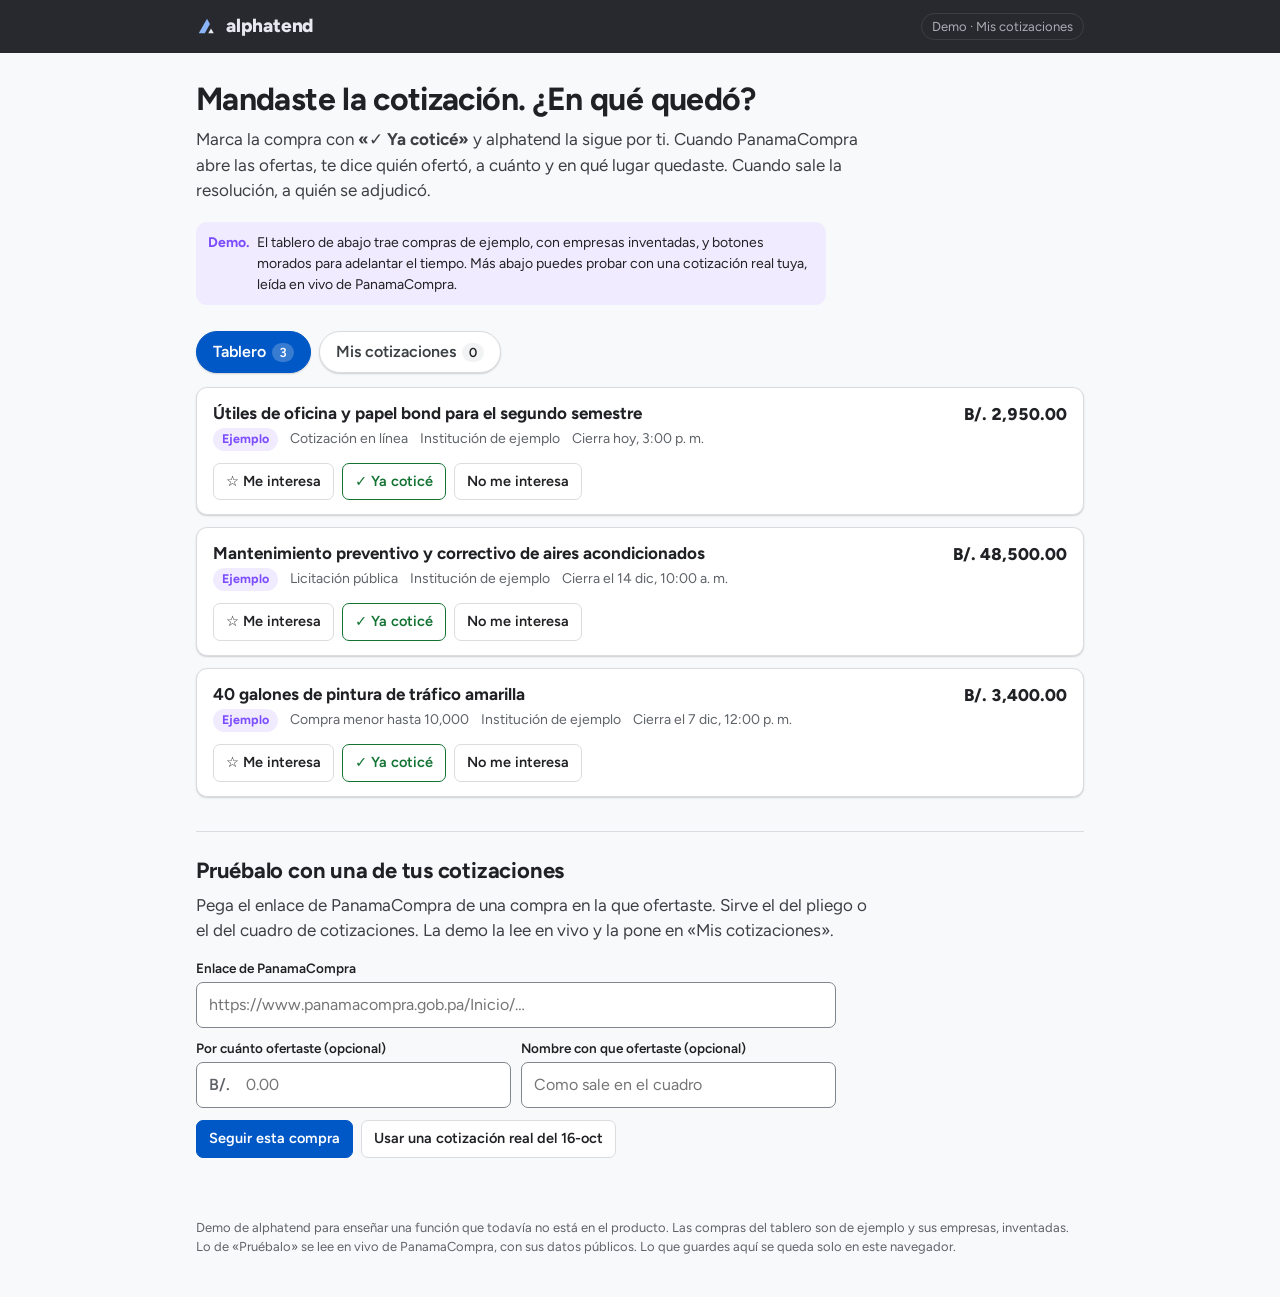
==== index.html @ 1c550831 "Demo de «Ya coticé» y «Mis cotizaciones» para enseñarla a clientes Co-Authored-By: Claude Opus 5.5 <" ====
<!doctype html>
<html lang="es-PA">
<head>
<meta charset="utf-8">
<meta name="viewport" content="width=device-width, initial-scale=1">
<meta name="robots" content="noindex, nofollow">
<title>Mis cotizaciones · alphatend</title>
<meta name="description" content="Demo de «Ya coticé»: alphatend sigue la cotización que mandaste y te dice quién ofertó, a cuánto y en qué lugar quedaste.">
<link rel="preconnect" href="https://fonts.googleapis.com">
<link rel="preconnect" href="https://fonts.gstatic.com" crossorigin>
<link href="https://fonts.googleapis.com/css2?family=Figtree:wght@400..800&display=swap" rel="stylesheet">
<style>
/* Los colores, la letra y los radios son los de alphatend.com (src/styles/global.css). */
:root {
  --paper: #f8f9fa; --surface: #fff; --panel: #f1f3f4; --ink: #202124; --body: #3c4043; --muted: #5f6368; --line: #dadce0;
  --barra: #27292e; --barra-tinta: #e7e9f1; --barra-muted: #abaeb6;
  --accent: #0058c6; --accent-suave: #e8f0fe; --sobre-accent: #fff;
  --urgent: #c5221f; --aviso: #a35200; --aviso-suave: #fef7e0; --exito: #137333; --exito-suave: #e6f4ea;
  --demo: #7c4dff; --demo-suave: #f1ebff;
  --shadow-sm: 0 1px 2px rgba(60,64,67,.15), 0 1px 1px rgba(60,64,67,.08);
  --shadow-lg: 0 8px 24px rgba(60,64,67,.18), 0 2px 6px rgba(60,64,67,.12);
  --r-sm: 7px; --r-md: 11px; --r-pill: 999px;
  color-scheme: light;
}
@media (prefers-color-scheme: dark) {
  :root {
    --paper: #27292e; --surface: #303237; --panel: #393b42; --ink: #e7e9f1; --body: #cdd0d8; --muted: #abaeb6; --line: #4a4d55;
    --barra: #202124; --accent: #8ab4f8; --accent-suave: #2f3b52; --sobre-accent: #202124;
    --urgent: #f28b82; --aviso: #fdd663; --aviso-suave: #3f3a24; --exito: #81c995; --exito-suave: #24382b;
    --demo: #b39dff; --demo-suave: #352f4a;
    --shadow-sm: 0 1px 2px rgba(0,0,0,.3); --shadow-lg: 0 16px 48px rgba(0,0,0,.45);
    color-scheme: dark;
  }
}
* { box-sizing: border-box; }
html { -webkit-text-size-adjust: 100%; }
body { margin: 0; background: var(--paper); color: var(--body); font: 400 16px/1.5 'Figtree', system-ui, -apple-system, 'Segoe UI', sans-serif; }
button, input { font: inherit; color: inherit; }
.tab-n, .num { font-variant-numeric: tabular-nums; }
.barra { background: var(--barra); color: var(--barra-tinta); }
.barra__in { max-width: 920px; margin: 0 auto; padding: 12px 16px; display: flex; align-items: center; gap: 12px; }
.marca { font-weight: 800; letter-spacing: -.01em; font-size: 19px; display: flex; align-items: center; gap: 8px; }
.marca svg { width: 22px; height: 22px; }
.barra__demo { margin-left: auto; font-size: 13px; color: var(--barra-muted); border: 1px solid #3c3f45; border-radius: var(--r-pill); padding: 3px 10px; }
main { max-width: 920px; margin: 0 auto; padding: 22px 16px 60px; }
h1 { color: var(--ink); font-size: clamp(24px, 5vw, 32px); line-height: 1.15; letter-spacing: -.02em; margin: 6px 0 10px; }
.lead { font-size: 17px; margin: 0 0 6px; max-width: 62ch; }
.nota-demo { display: inline-flex; gap: 8px; align-items: flex-start; background: var(--demo-suave); color: var(--ink); border-radius: var(--r-md); padding: 10px 12px; font-size: 14px; margin: 12px 0 4px; max-width: 70ch; }
.nota-demo b { color: var(--demo); }
.pestanas { display: flex; gap: 8px; margin: 22px 0 14px; flex-wrap: wrap; }
.pestana { border: 1px solid var(--line); background: var(--surface); border-radius: var(--r-pill); padding: 8px 16px; cursor: pointer; font-weight: 600; box-shadow: var(--shadow-sm); }
.pestana[aria-selected="true"] { background: var(--accent); border-color: var(--accent); color: var(--sobre-accent); }
.pestana .cuenta { display: inline-block; min-width: 22px; padding: 0 6px; margin-left: 6px; border-radius: var(--r-pill); background: var(--panel); color: var(--ink); font-size: 13px; text-align: center; }
.pestana[aria-selected="true"] .cuenta { background: rgba(255,255,255,.22); color: inherit; }
.panel { display: none; }
.panel.activo { display: block; }
.fila, .tarjeta { background: var(--surface); border: 1px solid var(--line); border-radius: var(--r-md); box-shadow: var(--shadow-sm); padding: 14px 16px; margin-bottom: 12px; }
.fila__top { display: flex; gap: 10px; align-items: flex-start; justify-content: space-between; }
.fila h3, .tarjeta h3 { color: var(--ink); font-size: 17px; line-height: 1.3; margin: 0 0 4px; }
.meta { font-size: 14px; color: var(--muted); display: flex; flex-wrap: wrap; gap: 4px 12px; }
.chip { display: inline-flex; align-items: center; gap: 5px; font-size: 12.5px; font-weight: 700; padding: 2px 9px; border-radius: var(--r-pill); background: var(--panel); color: var(--ink); white-space: nowrap; }
.chip--ejemplo { background: var(--demo-suave); color: var(--demo); }
.chip--espera { background: var(--aviso-suave); color: var(--aviso); }
.chip--cerro { background: var(--accent-suave); color: var(--accent); }
.chip--adj { background: var(--exito-suave); color: var(--exito); }
.chip--vivo { background: var(--exito-suave); color: var(--exito); }
.monto { font-weight: 800; color: var(--ink); font-size: 17px; white-space: nowrap; }
.acciones { display: flex; flex-wrap: wrap; gap: 8px; margin-top: 12px; }
.btn { border: 1px solid var(--line); background: var(--surface); color: var(--ink); border-radius: var(--r-sm); padding: 7px 12px; font-size: 14.5px; font-weight: 600; cursor: pointer; }
.btn:hover { background: var(--panel); }
.btn--ya { border-color: var(--exito); color: var(--exito); }
.btn--prim { background: var(--accent); border-color: var(--accent); color: var(--sobre-accent); }
.btn--prim:hover { filter: brightness(1.06); background: var(--accent); }
.btn--demo { border: 1px dashed var(--demo); color: var(--demo); background: transparent; }
.btn--demo:hover { background: var(--demo-suave); }
.btn[aria-pressed="true"] { background: var(--accent-suave); border-color: var(--accent); color: var(--accent); }
.vacio { text-align: center; padding: 34px 16px; color: var(--muted); border: 1px dashed var(--line); border-radius: var(--r-md); }
.estado { margin: 10px 0 0; font-size: 15px; }
.estado b { color: var(--ink); }
.resumen { display: grid; grid-template-columns: repeat(auto-fit, minmax(150px, 1fr)); gap: 8px; margin: 12px 0 4px; }
.resumen div { background: var(--panel); border-radius: var(--r-sm); padding: 8px 10px; }
.resumen span { display: block; font-size: 12.5px; color: var(--muted); }
.resumen strong { color: var(--ink); font-size: 18px; }
.tabla { width: 100%; border-collapse: collapse; margin-top: 10px; font-size: 14.5px; }
.tabla th { text-align: left; font-size: 12.5px; color: var(--muted); font-weight: 600; padding: 6px 8px; border-bottom: 1px solid var(--line); }
.tabla td { padding: 8px; border-bottom: 1px solid var(--line); vertical-align: top; }
.tabla td.num, .tabla th.num { text-align: right; white-space: nowrap; }
.tabla tr.tuya td { background: var(--accent-suave); font-weight: 700; color: var(--ink); }
.tabla .pos { color: var(--muted); width: 2.2em; }
.tabla-env { overflow-x: auto; }
.etq-movil { display: none; }
@media (max-width: 560px) { .tabla th:last-child, .tabla td:last-child { display: none; } .etq-movil { display: inline-block; margin-top: 3px; } .tabla td { padding: 7px 6px; } }
.etq { font-size: 12px; font-weight: 700; padding: 1px 7px; border-radius: var(--r-pill); white-space: nowrap; }
.etq--rec { background: var(--exito-suave); color: var(--exito); }
.etq--desc { background: var(--panel); color: var(--urgent); }
.aviso-cm { background: var(--panel); border-radius: var(--r-sm); padding: 10px 12px; margin-top: 10px; font-size: 14.5px; }
.pie-tarjeta { margin-top: 10px; font-size: 13px; color: var(--muted); }
.adj { margin-top: 12px; padding: 10px 12px; border-left: 4px solid var(--exito); background: var(--exito-suave); border-radius: 0 var(--r-sm) var(--r-sm) 0; color: var(--ink); }
dialog { border: none; border-radius: var(--r-md); padding: 0; box-shadow: var(--shadow-lg); background: var(--surface); color: var(--body); width: min(420px, calc(100vw - 32px)); }
dialog::backdrop { background: rgba(32,33,36,.45); }
.dlg { padding: 18px; }
.dlg h2 { margin: 0 0 4px; color: var(--ink); font-size: 19px; }
.dlg p { margin: 0 0 12px; font-size: 14.5px; color: var(--muted); }
.campo { display: flex; align-items: center; border: 1px solid #80868b; border-radius: var(--r-sm); background: var(--surface); }
.campo span { padding: 0 4px 0 12px; color: var(--muted); font-weight: 600; }
.campo input { border: 0; outline: 0; padding: 10px 12px 10px 4px; width: 100%; background: transparent; font-variant-numeric: tabular-nums; }
.campo:focus-within { border-color: var(--accent); box-shadow: 0 0 0 2px var(--accent-suave); }
.dlg__acc { display: flex; justify-content: flex-end; gap: 8px; margin-top: 16px; }
.toast { position: fixed; left: 50%; bottom: 20px; transform: translateX(-50%) translateY(20px); opacity: 0; transition: .25s; background: var(--ink); color: var(--paper); padding: 10px 16px; border-radius: var(--r-sm); font-size: 14.5px; box-shadow: var(--shadow-lg); width: max-content; max-width: calc(100vw - 32px); z-index: 10; }
.toast.ver { opacity: 1; transform: translateX(-50%) translateY(0); }
.correo { border: 1px solid var(--line); border-radius: var(--r-md); background: var(--surface); margin-top: 12px; overflow: hidden; }
.correo__cab { background: var(--panel); padding: 10px 14px; font-size: 13.5px; }
.correo__cab b { color: var(--ink); }
.correo__cuerpo { padding: 14px; font-size: 15px; }
.correo__cuerpo p { margin: 0 0 10px; }
.real { margin-top: 34px; padding-top: 22px; border-top: 1px solid var(--line); }
.real h2 { color: var(--ink); margin: 0 0 6px; font-size: 22px; letter-spacing: -.01em; }
.form-real { display: grid; gap: 10px; margin-top: 14px; max-width: 640px; }
.form-real label { font-size: 13.5px; font-weight: 600; color: var(--ink); display: block; margin-bottom: 4px; }
.form-real .campo input { padding-left: 12px; }
.dos { display: grid; grid-template-columns: 1fr 1fr; gap: 10px; }
@media (max-width: 560px) { .dos { grid-template-columns: 1fr; } .fila__top { flex-direction: column; gap: 4px; } .tabla .ocultar-movil { display: none; } }
.error { color: var(--urgent); font-size: 14.5px; margin: 6px 0 0; }
footer { max-width: 920px; margin: 0 auto; padding: 0 16px 40px; font-size: 13px; color: var(--muted); }
</style>
</head>
<body>
<header class="barra"><div class="barra__in">
  <span class="marca"><svg viewBox="0 0 24 24" aria-hidden="true"><path fill="#8ab4f8" d="M3 20 12 4l3.2 5.7L9.6 20z"/><path fill="#e7e9f1" d="M13.4 20 16.4 14.6 19.4 20z"/></svg>alphatend</span>
  <span class="barra__demo">Demo · Mis cotizaciones</span>
</div></header>

<main>
  <h1>Mandaste la cotización. ¿En qué quedó?</h1>
  <p class="lead">Marca la compra con <b>«✓ Ya coticé»</b> y alphatend la sigue por ti. Cuando PanamaCompra abre las ofertas, te dice quién ofertó, a cuánto y en qué lugar quedaste. Cuando sale la resolución, a quién se adjudicó.</p>
  <p class="nota-demo"><b>Demo.</b> <span>El tablero de abajo trae compras de ejemplo, con empresas inventadas, y botones morados para adelantar el tiempo. Más abajo puedes probar con una cotización real tuya, leída en vivo de PanamaCompra.</span></p>

  <div class="pestanas" role="tablist">
    <button class="pestana" role="tab" aria-selected="true" data-tab="tablero">Tablero<span class="cuenta tab-n" id="n-tablero">3</span></button>
    <button class="pestana" role="tab" aria-selected="false" data-tab="mias">Mis cotizaciones<span class="cuenta tab-n" id="n-mias">0</span></button>
  </div>

  <section class="panel activo" id="p-tablero" role="tabpanel"></section>
  <section class="panel" id="p-mias" role="tabpanel"></section>

  <section class="real" id="real">
    <h2>Pruébalo con una de tus cotizaciones</h2>
    <p class="lead">Pega el enlace de PanamaCompra de una compra en la que ofertaste. Sirve el del pliego o el del cuadro de cotizaciones. La demo la lee en vivo y la pone en «Mis cotizaciones».</p>
    <form class="form-real" id="form-real" autocomplete="off">
      <div>
        <label for="enlace">Enlace de PanamaCompra</label>
        <div class="campo"><input id="enlace" inputmode="url" placeholder="https://www.panamacompra.gob.pa/Inicio/…"></div>
      </div>
      <div class="dos">
        <div>
          <label for="monto-real">Por cuánto ofertaste (opcional)</label>
          <div class="campo"><span>B/.</span><input id="monto-real" inputmode="decimal" placeholder="0.00"></div>
        </div>
        <div>
          <label for="nombre-real">Nombre con que ofertaste (opcional)</label>
          <div class="campo"><input id="nombre-real" placeholder="Como sale en el cuadro"></div>
        </div>
      </div>
      <div class="acciones" style="margin-top:2px">
        <button class="btn btn--prim" type="submit">Seguir esta compra</button>
        <button class="btn" type="button" id="ejemplo-real">Usar una cotización real del 16-oct</button>
      </div>
      <p class="error" id="error-real" hidden></p>
    </form>
  </section>
</main>

<footer>Demo de alphatend para enseñar una función que todavía no está en el producto. Las compras del tablero son de ejemplo y sus empresas, inventadas. Lo de «Pruébalo» se lee en vivo de PanamaCompra, con sus datos públicos. Lo que guardes aquí se queda solo en este navegador.</footer>

<dialog id="dlg">
  <form class="dlg" method="dialog" id="dlg-form">
    <h2>✓ Ya coticé</h2>
    <p id="dlg-que"></p>
    <label for="dlg-monto" style="font-size:13.5px;font-weight:600;color:var(--ink)">¿Por cuánto ofertaste? (opcional)</label>
    <div class="campo" style="margin-top:4px"><span>B/.</span><input id="dlg-monto" inputmode="decimal" placeholder="0.00"></div>
    <p style="margin:8px 0 0">Así te decimos en qué lugar quedaste. Si no lo pones, te buscamos por el nombre de tu empresa.</p>
    <div class="dlg__acc">
      <button class="btn" value="cancelar" type="submit">Cancelar</button>
      <button class="btn btn--prim" value="guardar" type="submit">Guardar</button>
    </div>
  </form>
</dialog>
<div class="toast" id="toast" role="status" aria-live="polite"></div>

<script type="module">
// ── Ejemplos: compras y empresas inventadas, para mostrar cada estado ─────────────────────────────────────────
const HOY = new Date();
const enDias = (d, h = 10, m = 0) => { const x = new Date(HOY); x.setDate(x.getDate() + d); x.setHours(h, m, 0, 0); return x.toISOString(); };
const EJEMPLOS = [
  {
    id: 'ej-cotizacion', tipo: 'Cotización en línea', titulo: 'Útiles de oficina y papel bond para el segundo semestre',
    entidad: 'Institución de ejemplo', numero: 'EJEMPLO-CL-000101', estimado: 2950, cierre: enDias(0, 15),
    propuesta: 2750, // la del dueño de la demo, si no escribe otra
    rivales: [['Distribuidora Atlántico, S.A.', 2610.4], ['Comercial Las Cumbres', 2798], ['Papelería del Valle', 2905.1], ['Suministros Omega', 3120]],
  },
  {
    id: 'ej-licitacion', tipo: 'Licitación pública', titulo: 'Mantenimiento preventivo y correctivo de aires acondicionados',
    entidad: 'Institución de ejemplo', numero: 'EJEMPLO-LP-000045', estimado: 48500, cierre: enDias(8, 10),
    propuesta: 43900, resolucion: 'Resolución N.º 045 (ejemplo)',
    rivales: [['Frío Total, S.A.', 41980, true], ['Climas del Pacífico', 44350], ['Refrigeración Chiriquí', 47200]],
  },
  {
    id: 'ej-menor', tipo: 'Compra menor hasta 10,000', titulo: '40 galones de pintura de tráfico amarilla',
    entidad: 'Institución de ejemplo', numero: 'EJEMPLO-CM-000310', estimado: 3400, cierre: enDias(1, 12), propuesta: 3150, sinCuadro: true,
  },
];

// ── Estado: lo que el usuario marcó. Se recuerda en este navegador (si se puede). ─────────────────────────────
const CLAVE = 'demo-mis-cotizaciones-v1';
let estado = { mias: [], fuera: [], interesa: [] };
try { const s = JSON.parse(localStorage.getItem(CLAVE) || 'null'); if (s && Array.isArray(s.mias)) estado = { fuera: [], interesa: [], ...s }; } catch { /* sin almacenamiento */ }
const guardar = () => { try { localStorage.setItem(CLAVE, JSON.stringify(estado)); } catch { /* sin almacenamiento */ } };

// ── Utilidades ────────────────────────────────────────────────────────────────────────────────────────────
const $ = (s, r = document) => r.querySelector(s);
const el = (tag, cls, txt) => { const e = document.createElement(tag); if (cls) e.className = cls; if (txt != null) e.textContent = txt; return e; };
const dinero = (n) => n == null ? '—' : 'B/. ' + Number(n).toLocaleString('en-US', { minimumFractionDigits: 2, maximumFractionDigits: 2 });
const MES = ['ene', 'feb', 'mar', 'abr', 'may', 'jun', 'jul', 'ago', 'sep', 'oct', 'nov', 'dic'];
const hora = (d) => { const h = d.getHours(); return `${h % 12 || 12}:${String(d.getMinutes()).padStart(2, '0')} ${h >= 12 ? 'p. m.' : 'a. m.'}`; };
const fechaCorta = (iso) => { if (!iso) return ''; const d = new Date(iso); const mismoDia = d.toDateString() === new Date().toDateString(); return `${mismoDia ? 'hoy' : `el ${d.getDate()} ${MES[d.getMonth()]}`}, ${hora(d)}`; };
const ordinal = (n) => `${n}.ª`;
const numero = (s) => { const n = Number(String(s || '').replace(/[^\d.]/g, '')); return Number.isFinite(n) && n > 0 ? Math.round(n * 100) / 100 : null; };
const toast = (t) => { const x = $('#toast'); x.textContent = t; x.classList.add('ver'); clearTimeout(toast.t); toast.t = setTimeout(() => x.classList.remove('ver'), 3600); };

// ── Pestañas ──────────────────────────────────────────────────────────────────────────────────────────────
function abrir(tab) {
  document.querySelectorAll('.pestana').forEach((b) => b.setAttribute('aria-selected', String(b.dataset.tab === tab)));
  $('#p-tablero').classList.toggle('activo', tab === 'tablero');
  $('#p-mias').classList.toggle('activo', tab === 'mias');
}
document.querySelectorAll('.pestana').forEach((b) => b.addEventListener('click', () => abrir(b.dataset.tab)));

// ── El tablero ────────────────────────────────────────────────────────────────────────────────────────────
function pintarTablero() {
  const p = $('#p-tablero'); p.replaceChildren();
  const visibles = EJEMPLOS.filter((e) => !estado.fuera.includes(e.id) && !estado.mias.some((m) => m.id === e.id));
  $('#n-tablero').textContent = visibles.length;
  if (!visibles.length) {
    const v = el('div', 'vacio'); v.append(el('p', '', 'Ya no quedan compras de ejemplo en el tablero.'));
    const b = el('button', 'btn btn--demo', 'Volver a empezar la demo'); b.type = 'button'; b.onclick = reiniciar; v.append(b);
    p.append(v); return;
  }
  for (const e of visibles) {
    const f = el('article', 'fila');
    const top = el('div', 'fila__top');
    const izq = el('div');
    izq.append(el('h3', '', e.titulo));
    const meta = el('div', 'meta');
    meta.append(el('span', 'chip chip--ejemplo', 'Ejemplo'), el('span', '', e.tipo), el('span', '', e.entidad), el('span', '', `Cierra ${fechaCorta(e.cierre)}`));
    izq.append(meta);
    top.append(izq, el('span', 'monto num', dinero(e.estimado)));
    const acc = el('div', 'acciones');
    const interesa = el('button', 'btn', '☆ Me interesa'); interesa.type = 'button';
    interesa.setAttribute('aria-pressed', String(estado.interesa.includes(e.id)));
    interesa.onclick = () => { const on = !estado.interesa.includes(e.id); estado.interesa = on ? [...estado.interesa, e.id] : estado.interesa.filter((x) => x !== e.id); guardar(); interesa.setAttribute('aria-pressed', String(on)); interesa.textContent = on ? '★ Me interesa' : '☆ Me interesa'; };
    if (estado.interesa.includes(e.id)) interesa.textContent = '★ Me interesa';
    const ya = el('button', 'btn btn--ya', '✓ Ya coticé'); ya.type = 'button'; ya.onclick = () => yaCotice(e);
    const no = el('button', 'btn', 'No me interesa'); no.type = 'button';
    no.onclick = () => { estado.fuera.push(e.id); guardar(); pintarTablero(); toast('Listo: no te la volvemos a enseñar.'); };
    acc.append(interesa, ya, no);
    f.append(top, acc);
    p.append(f);
  }
}

// «Ya coticé»: pregunta el monto (opcional) y la pasa a «Mis cotizaciones»
function yaCotice(e) {
  const d = $('#dlg'); $('#dlg-que').textContent = e.titulo; $('#dlg-monto').value = e.propuesta.toLocaleString('en-US', { minimumFractionDigits: 2 });
  d.onclose = () => {
    if (d.returnValue !== 'guardar' || estado.mias.some((x) => x.id === e.id)) return;
    estado.mias.unshift({ id: e.id, ejemplo: true, monto: numero($('#dlg-monto').value), fase: 'espera', marcada: new Date().toISOString() });
    guardar(); pintarTodo();
    toast('Guardada en «Mis cotizaciones». Te avisamos cuando PanamaCompra abra las ofertas.');
  };
  d.returnValue = ''; d.showModal(); setTimeout(() => $('#dlg-monto').select(), 30);
}

// ── Mis cotizaciones ──────────────────────────────────────────────────────────────────────────────────────
// Cada oferta: { empresa, monto, recomendada, descalificada, tuya }
function ofertasDe(m) {
  if (m.real) return m.ofertas || [];
  const e = EJEMPLOS.find((x) => x.id === m.id);
  if (!e?.rivales) return [];
  const tuya = m.monto ?? e.propuesta;
  const todas = [...e.rivales.map(([empresa, monto]) => ({ empresa, monto })), { empresa: 'Tu empresa', monto: tuya, tuya: true }];
  todas.sort((a, b) => a.monto - b.monto);
  // en el ejemplo, la comisión recomienda la más barata que cumple; «Refrigeración Chiriquí» queda descalificada
  for (const o of todas) if (o.empresa === 'Refrigeración Chiriquí') o.descalificada = true;
  const rec = todas.find((o) => !o.descalificada); if (rec) rec.recomendada = true;
  return todas;
}
// En qué lugar quedó: por el monto que escribió o por el nombre
function laTuya(m, ofertas) {
  let i = ofertas.findIndex((o) => o.tuya);
  if (i < 0 && m.monto != null) i = ofertas.findIndex((o) => Math.abs(o.monto - m.monto) < 0.01);
  if (i < 0 && m.nombre) { const n = m.nombre.toLowerCase().trim(); i = ofertas.findIndex((o) => (o.empresa || '').toLowerCase().includes(n)); }
  return i;
}

function pintarMias() {
  const p = $('#p-mias'); p.replaceChildren();
  $('#n-mias').textContent = estado.mias.length;
  if (!estado.mias.length) {
    const v = el('div', 'vacio');
    v.append(el('p', '', 'Todavía no has marcado ninguna. En el tablero, toca «✓ Ya coticé» en una compra.'));
    const b = el('button', 'btn', 'Ir al tablero'); b.type = 'button'; b.onclick = () => abrir('tablero'); v.append(b);
    p.append(v); return;
  }
  for (const m of estado.mias) p.append(tarjeta(m));
}

function tarjeta(m) {
  const e = m.real ? m : EJEMPLOS.find((x) => x.id === m.id);
  const t = el('article', 'tarjeta');
  const top = el('div', 'fila__top');
  const izq = el('div');
  izq.append(el('h3', '', e.titulo));
  const meta = el('div', 'meta');
  meta.append(el('span', m.real ? 'chip chip--vivo' : 'chip chip--ejemplo', m.real ? 'En vivo' : 'Ejemplo'), el('span', '', e.tipo), el('span', '', e.entidad), el('span', 'num', e.numero));
  izq.append(meta);
  top.append(izq);
  t.append(top);

  const ofertas = ofertasDe(m);
  const sinCuadro = m.real ? m.sinCuadro : e.sinCuadro;
  const fase = m.real ? m.fase : m.fase;

  if (sinCuadro) {
    t.append(chipEstado('Compra menor', 'chip--espera'));
    const a = el('div', 'aviso-cm');
    a.append('PanamaCompra no publica el cuadro de ofertas de las compras menores. Si el ganador llega en los datos que PanamaCompra publica cada día, te lo decimos aquí y por correo.');
    t.append(a);
    t.append(pie(m));
    t.append(accionesTarjeta(m, []));
    return t;
  }

  if (fase === 'espera') {
    t.append(chipEstado(`Esperando el cierre · ${fechaCorta(e.cierre)}`, 'chip--espera'));
    t.append(el('p', 'estado', 'Las ofertas son cerradas hasta la apertura. Apenas PanamaCompra las abra, verás aquí quién ofertó y a cuánto, y te llega un correo.'));
    t.append(pie(m));
    t.append(accionesTarjeta(m, [['⏩ Simular: ya cerró', () => avanzar(m, 'cerro')]]));
    return t;
  }

  // cerró: el cuadro. Si su oferta no aparece (otro nombre, un monto redondeado), se pone su monto en la lista como
  // referencia, marcado «no está en el cuadro», para decirle en qué lugar habría quedado.
  let lista = ofertas, i = laTuya(m, ofertas), hipotetica = false;
  if (i < 0 && m.monto != null) {
    lista = [...ofertas, { empresa: 'Tu monto', monto: m.monto, hipotetica: true }].sort((a, b) => (a.monto ?? Infinity) - (b.monto ?? Infinity));
    i = lista.findIndex((o) => o.hipotetica); hipotetica = true;
  }
  const rec = ofertas.find((o) => o.recomendada);
  const tuya = i >= 0 ? lista[i] : null;
  t.append(chipEstado(fase === 'adjudicada' ? 'Adjudicada' : 'Cerró · ya se ven las ofertas', fase === 'adjudicada' ? 'chip--adj' : 'chip--cerro'));

  const r = el('div', 'resumen');
  const caja = (lbl, val) => { const d = el('div'); d.append(el('span', '', lbl), el('strong', 'num', val)); return d; };
  r.append(caja('Ofertas', String(ofertas.length)));
  r.append(caja(hipotetica ? 'Con tu monto, quedabas' : 'Tu lugar', tuya ? `${ordinal(i + 1)} de ${lista.length}` : '—'));
  if (rec) r.append(caja('La recomendada', dinero(rec.monto)));
  if (tuya && rec && !tuya.recomendada) r.append(caja('Te faltó', dinero(tuya.monto - rec.monto)));
  t.append(r);

  const frase = el('p', 'estado');
  if (tuya?.recomendada) frase.append(el('b', '', 'La tuya es la recomendada. '), 'Falta la orden de compra o la resolución para que sea definitiva.');
  else if (hipotetica && rec) frase.append('No encontramos tu oferta en el cuadro. Con tu monto, ', el('b', '', dinero(tuya.monto)), ', habrías quedado ', el('b', '', `${ordinal(i + 1)} de ${lista.length}`), '. La recomendada fue ', el('b', '', rec.empresa), `, con ${dinero(rec.monto)}.`);
  else if (tuya && rec) frase.append('Quedaste ', el('b', '', `${ordinal(i + 1)} de ${ofertas.length}`), '. La recomendada fue ', el('b', '', rec.empresa), `, con ${dinero(rec.monto)}: ${dinero(tuya.monto - rec.monto)} menos que la tuya.`);
  else if (rec) frase.append('La recomendada fue ', el('b', '', rec.empresa), `, con ${dinero(rec.monto)}. No encontramos tu oferta en el cuadro: escribe tu monto o el nombre con que ofertaste.`);
  else frase.append('El cuadro todavía no marca una recomendada.');
  t.append(frase);

  // la tabla del cuadro
  const tabla = el('table', 'tabla');
  const th = el('tr'); for (const [h, c] of [['#', 'pos'], ['Empresa', ''], ['Oferta', 'num'], ['', '']]) th.append(el('th', c, h));
  const thead = el('thead'); thead.append(th); tabla.append(thead);
  const tb = el('tbody');
  lista.forEach((o, k) => {
    const tr = el('tr', k === i ? 'tuya' : '');
    tr.append(el('td', 'pos num', String(k + 1)), el('td', '', k === i && !m.real ? 'Tu empresa' : o.empresa), el('td', 'num', dinero(o.monto)));
    const est = el('td');
    const etq = o.hipotetica ? ['etq--desc', 'No está en el cuadro'] : o.recomendada ? ['etq--rec', 'Recomendada'] : o.descalificada ? ['etq--desc', 'Descalificada'] : null;
    if (etq) {
      est.append(el('span', `etq ${etq[0]}`, etq[1]));
      const movil = el('span', `etq etq-movil ${etq[0]}`, etq[1]); tr.children[1].append(el('br', 'etq-movil'), movil); // en el teléfono va bajo el nombre
    }
    tr.append(est); tb.append(tr);
  });
  tabla.append(tb); const env = el('div', 'tabla-env'); env.append(tabla); t.append(env);

  if (fase === 'adjudicada' && rec) {
    const a = el('div', 'adj');
    a.append(el('b', '', `Adjudicada a ${rec.tuya ? 'tu empresa' : rec.empresa} por ${dinero(rec.monto)}.`), ` ${e.resolucion || ''}`);
    t.append(a);
  }
  t.append(pie(m));

  const extra = [];
  if (!m.real && fase === 'cerro' && e.resolucion) extra.push(['⏩ Simular: salió la resolución', () => avanzar(m, 'adjudicada')]);
  t.append(accionesTarjeta(m, extra, { correo: true, ofertas: lista, i, rec, hipotetica }));
  return t;
}

const chipEstado = (txt, cls) => { const p = el('p', '', null); p.style.margin = '10px 0 0'; p.append(el('span', `chip ${cls}`, txt)); return p; };
function pie(m) {
  const marc = new Date(m.marcada);
  const txt = m.real ? `Leído en vivo de PanamaCompra ${fechaCorta(m.leido)}. Las ofertas y la recomendación son las del cuadro de propuestas; «recomendada» no es todavía «ganó».`
    : `Marcada ${fechaCorta(marc.toISOString())}${m.monto ? ` · tu oferta: ${dinero(m.monto)}` : ''}.`;
  return el('p', 'pie-tarjeta', txt);
}
function accionesTarjeta(m, extra, correo) {
  const acc = el('div', 'acciones');
  for (const [txt, fn] of extra) { const b = el('button', 'btn btn--demo', txt); b.type = 'button'; b.onclick = fn; acc.append(b); }
  if (correo) {
    const b = el('button', 'btn', '✉ Ver el correo que te llega'); b.type = 'button';
    b.onclick = () => { const ya = b.closest('.tarjeta').querySelector('.correo'); if (ya) { ya.remove(); return; } b.closest('.tarjeta').append(vistaCorreo(m, correo)); };
    acc.append(b);
  }
  const q = el('button', 'btn', 'Quitar'); q.type = 'button';
  q.onclick = () => { estado.mias = estado.mias.filter((x) => x !== m); guardar(); pintarTodo(); };
  acc.append(q);
  return acc;
}
function vistaCorreo(m, { ofertas, i, rec, hipotetica }) {
  const e = m.real ? m : EJEMPLOS.find((x) => x.id === m.id);
  const tuya = i >= 0 ? ofertas[i] : null;
  const asunto = m.fase === 'adjudicada' ? `Se adjudicó «${e.titulo}»` : tuya && !hipotetica ? `Salió el cuadro de tu cotización: quedaste ${ordinal(i + 1)} de ${ofertas.length}` : `Salió el cuadro de tu cotización: ${ofertas.filter((o) => !o.hipotetica).length} ofertas`;
  const c = el('div', 'correo');
  const cab = el('div', 'correo__cab');
  cab.append(el('div', '', null)); cab.firstChild.append(el('b', '', 'De: '), 'alphatend <alertas@alphatend.com>');
  const a = el('div'); a.append(el('b', '', 'Asunto: '), asunto); cab.append(a);
  const cu = el('div', 'correo__cuerpo');
  cu.append(el('p', '', `${e.titulo} · ${e.entidad} · ${e.numero}`));
  if (m.fase === 'adjudicada' && rec) cu.append(el('p', '', `Se adjudicó a ${rec.tuya ? 'tu empresa' : rec.empresa} por ${dinero(rec.monto)}. ${e.resolucion || ''}`));
  else if (hipotetica && rec) cu.append(el('p', '', `No encontramos tu oferta en el cuadro. Con tu monto, ${dinero(tuya.monto)}, habrías quedado ${ordinal(i + 1)} de ${ofertas.length}. La recomendada fue ${rec.empresa}, con ${dinero(rec.monto)}.`));
  else if (tuya && rec && !tuya.recomendada) cu.append(el('p', '', `Quedaste ${ordinal(i + 1)} de ${ofertas.length}. La recomendada fue ${rec.empresa}, con ${dinero(rec.monto)}: ${dinero(tuya.monto - rec.monto)} menos que la tuya.`));
  else if (tuya?.recomendada) cu.append(el('p', '', `La tuya es la recomendada, con ${dinero(tuya.monto)}. Te avisamos cuando salga la orden de compra o la resolución.`));
  else if (rec) cu.append(el('p', '', `La recomendada fue ${rec.empresa}, con ${dinero(rec.monto)}.`));
  cu.append(el('p', '', 'Ver el cuadro completo en alphatend →'));
  c.append(cab, cu);
  return c;
}
function avanzar(m, fase) { m.fase = fase; guardar(); pintarMias(); toast(fase === 'cerro' ? 'PanamaCompra abrió las ofertas: así te queda la tarjeta, y te llega el correo.' : 'Salió la resolución.'); }
function pintarTodo() { pintarTablero(); pintarMias(); }
function reiniciar() { estado = { mias: estado.mias.filter((m) => m.real), fuera: [], interesa: [] }; guardar(); pintarTodo(); abrir('tablero'); }

// ── Pruébalo en vivo: el enlace de PanamaCompra → pliego y cuadro, leídos de su API pública ─────────────────
const API = 'https://apisv3.panamacompra.gob.pa';
function delEnlace(url) {
  const trozos = String(url).trim().split(/[/#?]/).filter((x) => x.length > 20);
  for (const t of trozos.reverse()) {
    for (const cand of [t, [...t].reverse().join('')]) {
      try {
        const b = cand.replace(/-/g, '+').replace(/_/g, '/'); const j = JSON.parse(atob(b + '='.repeat((4 - (b.length % 4)) % 4)));
        if (Number.isInteger(j.i) && Number.isInteger(j.tp)) return { flujos: j.i, tipo: j.tp };
      } catch { /* sigue */ }
    }
  }
  return null;
}
const limpio = (v) => (v == null ? null : String(v).replace(/\s+/g, ' ').trim() || null);
const num = (v) => { const n = Number(v); return Number.isFinite(n) && n > 0 ? n : null; };
// Solo los campos que hacen falta; los de contacto (nombres, teléfonos, correos) ni se leen.
function camposPliego(j) {
  const m = new Map();
  const ver = (x) => { if (Array.isArray(x)) return x.forEach(ver); if (x && typeof x === 'object') { if ('nombre' in x && 'value' in x && typeof x.value !== 'object') { const k = String(x.nombre).trim().toLowerCase(); if (!m.has(k)) m.set(k, limpio(x.value)); } Object.values(x).forEach(ver); } };
  ver(j);
  const v = (...ks) => { for (const k of ks) if (m.get(k)) return m.get(k); return null; };
  return {
    numero: v('número de proceso'), tipo: v('tipo de proceso'), titulo: v('título', 'descripción') || 'Compra sin título',
    entidad: v('entidad'), cierreTexto: v('fecha y hora presentación de cotizaciones', 'fecha y hora presentación de propuestas'),
  };
}
// «16-10-2026 - 08:00 AM a 12:00 PM» → la fecha y hora del cierre (la de la derecha)
function cierreIso(t) {
  if (!t) return null;
  const f = t.match(/(\d{2})-(\d{2})-(\d{4})/); if (!f) return null;
  const hs = [...t.matchAll(/(\d{1,2}):(\d{2})\s*(AM|PM)/gi)]; const h = hs[hs.length - 1];
  let hh = h ? Number(h[1]) % 12 + (/pm/i.test(h[3]) ? 12 : 0) : 23; const mm = h ? h[2] : '59';
  return `${f[3]}-${f[2]}-${f[1]}T${String(hh).padStart(2, '0')}:${mm}:00-05:00`;
}
function leerCuadro(r) {
  if (!r || (!Array.isArray(r.ofertasGlobal) && !Array.isArray(r.ofertasRenglon))) return null;
  const por = new Map();
  for (const g of r.ofertasGlobal || []) {
    const items = g.procesosOfertasItems || [];
    por.set(g.idProponente ?? g.id, { empresa: limpio(g.empresa?.nombreComercial), monto: num(g.precioTotal) || num(items.reduce((a, it) => a + (num(it.precioTotal) || 0), 0)),
      descalificada: g.evaluado === 1 && (g.cumple === 0 || items.some((it) => it.cumple === 0)), recomendada: g.esAdjudicado === 1 || items.some((it) => it.esAdjudicado === 1) });
  }
  for (const ren of r.ofertasRenglon || []) for (const it of ren?.procesosOfertasItems || []) {
    const k = it.idProponente ?? it.idOferta ?? it.id; if (k == null || (por.has(k) && !por.get(k).porRenglon)) continue;
    const o = por.get(k) || { empresa: limpio(it.empresa?.nombreComercial), monto: 0, descalificada: false, recomendada: false, porRenglon: true };
    o.monto += num(it.precioTotal) || 0; if (it.esAdjudicado === 1) o.recomendada = true; por.set(k, o);
  }
  return [...por.values()].map(({ porRenglon, ...o }) => ({ ...o, monto: o.monto ? Math.round(o.monto * 100) / 100 : null })).filter((o) => o.empresa).sort((a, b) => (a.monto ?? Infinity) - (b.monto ?? Infinity));
}
const traer = async (u) => { const r = await fetch(u, { credentials: 'omit' }); if (!r.ok) throw new Error(`PanamaCompra respondió ${r.status}`); return r.json(); };

async function seguirReal(enlace, monto, nombre) {
  const err = $('#error-real'); err.hidden = true;
  const p = delEnlace(enlace);
  if (!p) { err.textContent = 'No reconozco ese enlace. Copia el del pliego o el del cuadro de cotizaciones de PanamaCompra.'; err.hidden = false; return; }
  const boton = $('#form-real [type=submit]'); boton.disabled = true; boton.textContent = 'Leyendo PanamaCompra…';
  try {
    const pl = camposPliego(await traer(`${API}/procesos-configuracion/pagina-componentes-publico/${p.tipo}/procesoVistaPliego/${p.flujos}`));
    let ofertas = null;
    try { ofertas = leerCuadro((await traer(`${API}/documentos-actos-publico/cuadroPropuesta/${p.tipo}/procesoVistaCuadroPropuesta/${p.flujos}`))?.result ?? null); } catch { ofertas = null; }
    const cierre = cierreIso(pl.cierreTexto);
    const cerro = cierre && new Date(cierre) <= new Date();
    const conPrecios = ofertas?.length && ofertas.every((o) => o.monto);
    const m = { id: `real-${p.tipo}-${p.flujos}`, real: true, numero: pl.numero || `${p.tipo}-${p.flujos}`, tipo: pl.tipo || '', titulo: pl.titulo, entidad: pl.entidad || '',
      cierre, monto, nombre, marcada: new Date().toISOString(), leido: new Date().toISOString(),
      sinCuadro: /compra menor/i.test(pl.tipo || '') && !ofertas?.length, ofertas: cerro && conPrecios ? ofertas : [], fase: cerro && conPrecios ? 'cerro' : 'espera' };
    estado.mias = [m, ...estado.mias.filter((x) => x.id !== m.id)]; guardar(); pintarMias(); abrir('mias');
    $('#p-mias').scrollIntoView({ behavior: 'smooth', block: 'start' });
    toast(m.fase === 'cerro' ? `Leída en vivo: ${m.ofertas.length} ofertas.` : 'Leída en vivo: todavía no se pueden ver las ofertas.');
  } catch (e) {
    err.textContent = `No pude leer esa compra en PanamaCompra (${e.message}). Prueba otra vez en un momento.`; err.hidden = false;
  } finally { boton.disabled = false; boton.textContent = 'Seguir esta compra'; }
}
$('#form-real').addEventListener('submit', (ev) => { ev.preventDefault(); seguirReal($('#enlace').value, numero($('#monto-real').value), limpio($('#nombre-real').value)); });
$('#ejemplo-real').addEventListener('click', () => {
  // La cotización en línea 2026-3-90-01-08-CL-000655 (cerró el 16-oct-2026): el enlace es el del cuadro de cotizaciones.
  $('#enlace').value = 'https://www.panamacompra.gob.pa/Inicio/portal-interno/#/proceso/cotizacion-en-linea/cuadro/9JjOiAHdiwCOxQDN4ATM6ISaiwiIhR3clVHcvJHUvJHZhV3QhR3cpZ1bzV2YvJHciojIwJye';
  $('#monto-real').value = '2,750.00'; $('#nombre-real').value = '';
  seguirReal($('#enlace').value, 2750, null);
});

pintarTodo();
</script>
</body>
</html>
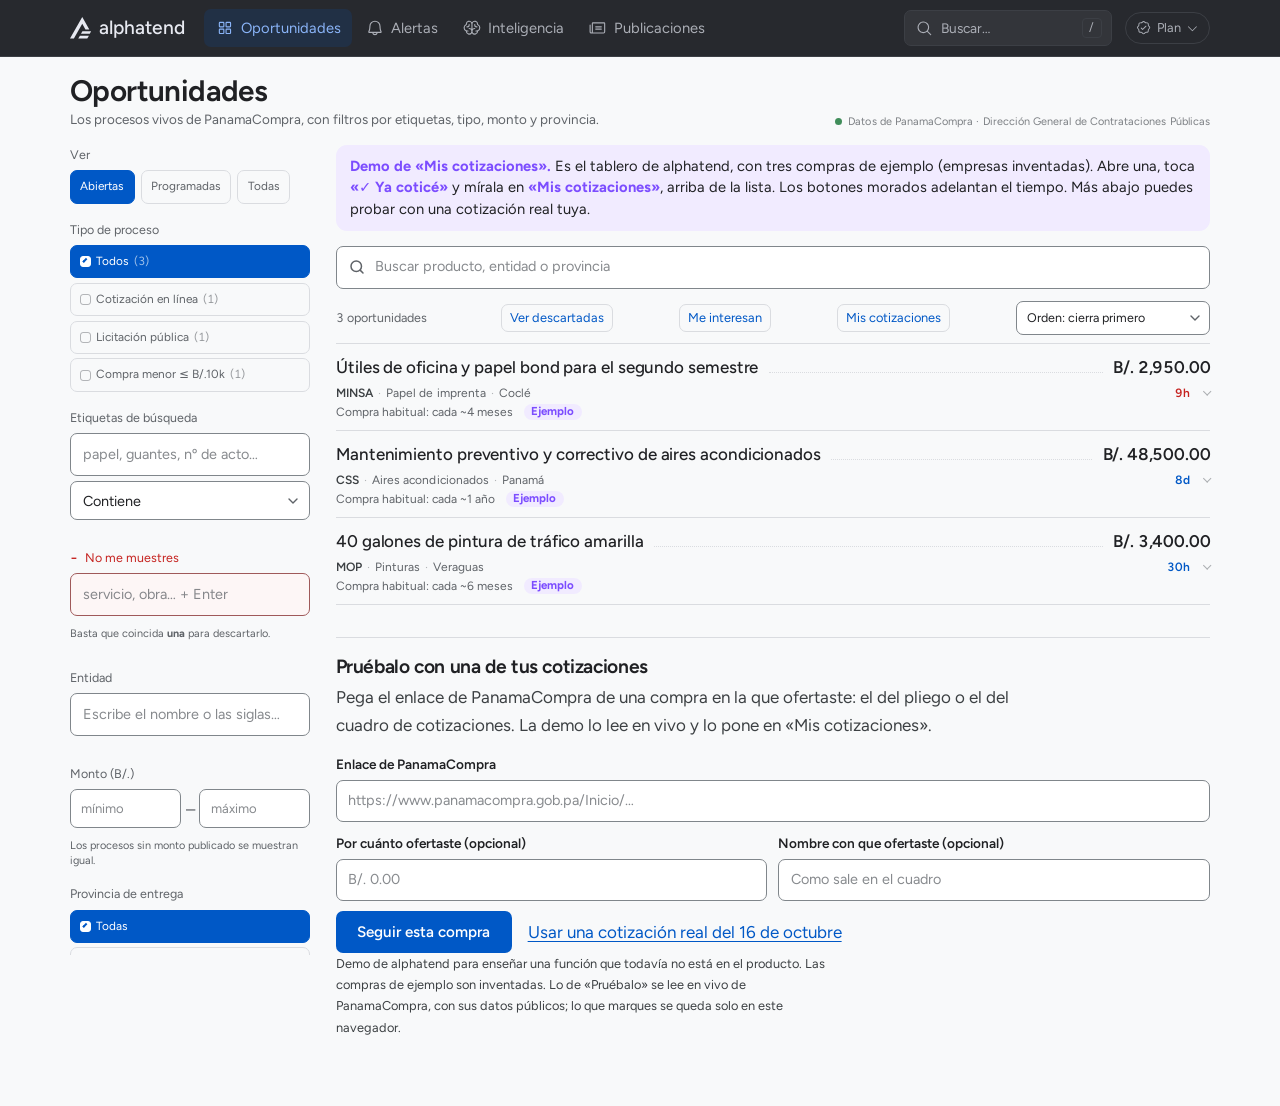
==== commit 51cd2360: "La demo, sobre el tablero real: mismo HTML, mismos estilos y filas con el marcado del producto Jonat" ====
--- a/index.html
+++ b/index.html
@@ -1,537 +1,50 @@
-<!doctype html>
-<html lang="es-PA">
-<head>
-<meta charset="utf-8">
-<meta name="viewport" content="width=device-width, initial-scale=1">
-<meta name="robots" content="noindex, nofollow">
-<title>Mis cotizaciones · alphatend</title>
-<meta name="description" content="Demo de «Ya coticé»: alphatend sigue la cotización que mandaste y te dice quién ofertó, a cuánto y en qué lugar quedaste.">
-<link rel="preconnect" href="https://fonts.googleapis.com">
-<link rel="preconnect" href="https://fonts.gstatic.com" crossorigin>
-<link href="https://fonts.googleapis.com/css2?family=Figtree:wght@400..800&display=swap" rel="stylesheet">
-<style>
-/* Los colores, la letra y los radios son los de alphatend.com (src/styles/global.css). */
-:root {
-  --paper: #f8f9fa; --surface: #fff; --panel: #f1f3f4; --ink: #202124; --body: #3c4043; --muted: #5f6368; --line: #dadce0;
-  --barra: #27292e; --barra-tinta: #e7e9f1; --barra-muted: #abaeb6;
-  --accent: #0058c6; --accent-suave: #e8f0fe; --sobre-accent: #fff;
-  --urgent: #c5221f; --aviso: #a35200; --aviso-suave: #fef7e0; --exito: #137333; --exito-suave: #e6f4ea;
-  --demo: #7c4dff; --demo-suave: #f1ebff;
-  --shadow-sm: 0 1px 2px rgba(60,64,67,.15), 0 1px 1px rgba(60,64,67,.08);
-  --shadow-lg: 0 8px 24px rgba(60,64,67,.18), 0 2px 6px rgba(60,64,67,.12);
-  --r-sm: 7px; --r-md: 11px; --r-pill: 999px;
-  color-scheme: light;
-}
-@media (prefers-color-scheme: dark) {
-  :root {
-    --paper: #27292e; --surface: #303237; --panel: #393b42; --ink: #e7e9f1; --body: #cdd0d8; --muted: #abaeb6; --line: #4a4d55;
-    --barra: #202124; --accent: #8ab4f8; --accent-suave: #2f3b52; --sobre-accent: #202124;
-    --urgent: #f28b82; --aviso: #fdd663; --aviso-suave: #3f3a24; --exito: #81c995; --exito-suave: #24382b;
-    --demo: #b39dff; --demo-suave: #352f4a;
-    --shadow-sm: 0 1px 2px rgba(0,0,0,.3); --shadow-lg: 0 16px 48px rgba(0,0,0,.45);
-    color-scheme: dark;
-  }
-}
-* { box-sizing: border-box; }
-html { -webkit-text-size-adjust: 100%; }
-body { margin: 0; background: var(--paper); color: var(--body); font: 400 16px/1.5 'Figtree', system-ui, -apple-system, 'Segoe UI', sans-serif; }
-button, input { font: inherit; color: inherit; }
-.tab-n, .num { font-variant-numeric: tabular-nums; }
-.barra { background: var(--barra); color: var(--barra-tinta); }
-.barra__in { max-width: 920px; margin: 0 auto; padding: 12px 16px; display: flex; align-items: center; gap: 12px; }
-.marca { font-weight: 800; letter-spacing: -.01em; font-size: 19px; display: flex; align-items: center; gap: 8px; }
-.marca svg { width: 22px; height: 22px; }
-.barra__demo { margin-left: auto; font-size: 13px; color: var(--barra-muted); border: 1px solid #3c3f45; border-radius: var(--r-pill); padding: 3px 10px; }
-main { max-width: 920px; margin: 0 auto; padding: 22px 16px 60px; }
-h1 { color: var(--ink); font-size: clamp(24px, 5vw, 32px); line-height: 1.15; letter-spacing: -.02em; margin: 6px 0 10px; }
-.lead { font-size: 17px; margin: 0 0 6px; max-width: 62ch; }
-.nota-demo { display: inline-flex; gap: 8px; align-items: flex-start; background: var(--demo-suave); color: var(--ink); border-radius: var(--r-md); padding: 10px 12px; font-size: 14px; margin: 12px 0 4px; max-width: 70ch; }
-.nota-demo b { color: var(--demo); }
-.pestanas { display: flex; gap: 8px; margin: 22px 0 14px; flex-wrap: wrap; }
-.pestana { border: 1px solid var(--line); background: var(--surface); border-radius: var(--r-pill); padding: 8px 16px; cursor: pointer; font-weight: 600; box-shadow: var(--shadow-sm); }
-.pestana[aria-selected="true"] { background: var(--accent); border-color: var(--accent); color: var(--sobre-accent); }
-.pestana .cuenta { display: inline-block; min-width: 22px; padding: 0 6px; margin-left: 6px; border-radius: var(--r-pill); background: var(--panel); color: var(--ink); font-size: 13px; text-align: center; }
-.pestana[aria-selected="true"] .cuenta { background: rgba(255,255,255,.22); color: inherit; }
-.panel { display: none; }
-.panel.activo { display: block; }
-.fila, .tarjeta { background: var(--surface); border: 1px solid var(--line); border-radius: var(--r-md); box-shadow: var(--shadow-sm); padding: 14px 16px; margin-bottom: 12px; }
-.fila__top { display: flex; gap: 10px; align-items: flex-start; justify-content: space-between; }
-.fila h3, .tarjeta h3 { color: var(--ink); font-size: 17px; line-height: 1.3; margin: 0 0 4px; }
-.meta { font-size: 14px; color: var(--muted); display: flex; flex-wrap: wrap; gap: 4px 12px; }
-.chip { display: inline-flex; align-items: center; gap: 5px; font-size: 12.5px; font-weight: 700; padding: 2px 9px; border-radius: var(--r-pill); background: var(--panel); color: var(--ink); white-space: nowrap; }
-.chip--ejemplo { background: var(--demo-suave); color: var(--demo); }
-.chip--espera { background: var(--aviso-suave); color: var(--aviso); }
-.chip--cerro { background: var(--accent-suave); color: var(--accent); }
-.chip--adj { background: var(--exito-suave); color: var(--exito); }
-.chip--vivo { background: var(--exito-suave); color: var(--exito); }
-.monto { font-weight: 800; color: var(--ink); font-size: 17px; white-space: nowrap; }
-.acciones { display: flex; flex-wrap: wrap; gap: 8px; margin-top: 12px; }
-.btn { border: 1px solid var(--line); background: var(--surface); color: var(--ink); border-radius: var(--r-sm); padding: 7px 12px; font-size: 14.5px; font-weight: 600; cursor: pointer; }
-.btn:hover { background: var(--panel); }
-.btn--ya { border-color: var(--exito); color: var(--exito); }
-.btn--prim { background: var(--accent); border-color: var(--accent); color: var(--sobre-accent); }
-.btn--prim:hover { filter: brightness(1.06); background: var(--accent); }
-.btn--demo { border: 1px dashed var(--demo); color: var(--demo); background: transparent; }
-.btn--demo:hover { background: var(--demo-suave); }
-.btn[aria-pressed="true"] { background: var(--accent-suave); border-color: var(--accent); color: var(--accent); }
-.vacio { text-align: center; padding: 34px 16px; color: var(--muted); border: 1px dashed var(--line); border-radius: var(--r-md); }
-.estado { margin: 10px 0 0; font-size: 15px; }
-.estado b { color: var(--ink); }
-.resumen { display: grid; grid-template-columns: repeat(auto-fit, minmax(150px, 1fr)); gap: 8px; margin: 12px 0 4px; }
-.resumen div { background: var(--panel); border-radius: var(--r-sm); padding: 8px 10px; }
-.resumen span { display: block; font-size: 12.5px; color: var(--muted); }
-.resumen strong { color: var(--ink); font-size: 18px; }
-.tabla { width: 100%; border-collapse: collapse; margin-top: 10px; font-size: 14.5px; }
-.tabla th { text-align: left; font-size: 12.5px; color: var(--muted); font-weight: 600; padding: 6px 8px; border-bottom: 1px solid var(--line); }
-.tabla td { padding: 8px; border-bottom: 1px solid var(--line); vertical-align: top; }
-.tabla td.num, .tabla th.num { text-align: right; white-space: nowrap; }
-.tabla tr.tuya td { background: var(--accent-suave); font-weight: 700; color: var(--ink); }
-.tabla .pos { color: var(--muted); width: 2.2em; }
-.tabla-env { overflow-x: auto; }
-.etq-movil { display: none; }
-@media (max-width: 560px) { .tabla th:last-child, .tabla td:last-child { display: none; } .etq-movil { display: inline-block; margin-top: 3px; } .tabla td { padding: 7px 6px; } }
-.etq { font-size: 12px; font-weight: 700; padding: 1px 7px; border-radius: var(--r-pill); white-space: nowrap; }
-.etq--rec { background: var(--exito-suave); color: var(--exito); }
-.etq--desc { background: var(--panel); color: var(--urgent); }
-.aviso-cm { background: var(--panel); border-radius: var(--r-sm); padding: 10px 12px; margin-top: 10px; font-size: 14.5px; }
-.pie-tarjeta { margin-top: 10px; font-size: 13px; color: var(--muted); }
-.adj { margin-top: 12px; padding: 10px 12px; border-left: 4px solid var(--exito); background: var(--exito-suave); border-radius: 0 var(--r-sm) var(--r-sm) 0; color: var(--ink); }
-dialog { border: none; border-radius: var(--r-md); padding: 0; box-shadow: var(--shadow-lg); background: var(--surface); color: var(--body); width: min(420px, calc(100vw - 32px)); }
-dialog::backdrop { background: rgba(32,33,36,.45); }
-.dlg { padding: 18px; }
-.dlg h2 { margin: 0 0 4px; color: var(--ink); font-size: 19px; }
-.dlg p { margin: 0 0 12px; font-size: 14.5px; color: var(--muted); }
-.campo { display: flex; align-items: center; border: 1px solid #80868b; border-radius: var(--r-sm); background: var(--surface); }
-.campo span { padding: 0 4px 0 12px; color: var(--muted); font-weight: 600; }
-.campo input { border: 0; outline: 0; padding: 10px 12px 10px 4px; width: 100%; background: transparent; font-variant-numeric: tabular-nums; }
-.campo:focus-within { border-color: var(--accent); box-shadow: 0 0 0 2px var(--accent-suave); }
-.dlg__acc { display: flex; justify-content: flex-end; gap: 8px; margin-top: 16px; }
-.toast { position: fixed; left: 50%; bottom: 20px; transform: translateX(-50%) translateY(20px); opacity: 0; transition: .25s; background: var(--ink); color: var(--paper); padding: 10px 16px; border-radius: var(--r-sm); font-size: 14.5px; box-shadow: var(--shadow-lg); width: max-content; max-width: calc(100vw - 32px); z-index: 10; }
-.toast.ver { opacity: 1; transform: translateX(-50%) translateY(0); }
-.correo { border: 1px solid var(--line); border-radius: var(--r-md); background: var(--surface); margin-top: 12px; overflow: hidden; }
-.correo__cab { background: var(--panel); padding: 10px 14px; font-size: 13.5px; }
-.correo__cab b { color: var(--ink); }
-.correo__cuerpo { padding: 14px; font-size: 15px; }
-.correo__cuerpo p { margin: 0 0 10px; }
-.real { margin-top: 34px; padding-top: 22px; border-top: 1px solid var(--line); }
-.real h2 { color: var(--ink); margin: 0 0 6px; font-size: 22px; letter-spacing: -.01em; }
-.form-real { display: grid; gap: 10px; margin-top: 14px; max-width: 640px; }
-.form-real label { font-size: 13.5px; font-weight: 600; color: var(--ink); display: block; margin-bottom: 4px; }
-.form-real .campo input { padding-left: 12px; }
-.dos { display: grid; grid-template-columns: 1fr 1fr; gap: 10px; }
-@media (max-width: 560px) { .dos { grid-template-columns: 1fr; } .fila__top { flex-direction: column; gap: 4px; } .tabla .ocultar-movil { display: none; } }
-.error { color: var(--urgent); font-size: 14.5px; margin: 6px 0 0; }
-footer { max-width: 920px; margin: 0 auto; padding: 0 16px 40px; font-size: 13px; color: var(--muted); }
+<!DOCTYPE html>
+<html data-astro-cid-iv7lwsuo="" lang="es-PA"> <head><meta charset="utf-8"/><meta content="default-src 'self'; script-src 'self' 'unsafe-inline'; style-src 'self' 'unsafe-inline'; img-src 'self' data: blob:; font-src 'self' data:; connect-src 'self' http://127.0.0.1:8090 https://apisv3.panamacompra.gob.pa; frame-src 'self' blob:; form-action 'self'; base-uri 'self'; object-src 'none'" http-equiv="Content-Security-Policy"/><meta content="width=device-width, initial-scale=1" name="viewport"/><meta content="#27292e" media="(prefers-color-scheme: light)" name="theme-color"/><meta content="#202124" media="(prefers-color-scheme: dark)" name="theme-color"/><title>Mis cotizaciones · demo de alphatend</title>
+<style>.mv[data-astro-cid-q2yhdq3a]{position:fixed;inset:0;z-index:60;display:grid;place-items:center;padding:1.2rem;background:color-mix(in srgb,var(--color-paper) 82%,transparent);backdrop-filter:blur(7px);color:var(--color-body)}.mv__card[data-astro-cid-q2yhdq3a]{max-width:26rem;text-align:center;background:var(--color-surface);color:var(--color-body);border:1px solid var(--color-line);border-radius:var(--radius-md);padding:1.9rem 1.6rem;box-shadow:0 12px 40px #3c404324}.mv__lock[data-astro-cid-q2yhdq3a]{font-size:1.7rem;color:var(--color-accent);display:block;margin-bottom:.5rem}.mv__tit[data-astro-cid-q2yhdq3a]{font:700 1.25rem/1.3 var(--font-display, inherit);color:var(--color-ink);margin:0}.mv__txt[data-astro-cid-q2yhdq3a]{margin:.6rem 0 1.2rem;line-height:1.55;color:var(--color-body)}.mv__cta[data-astro-cid-q2yhdq3a]{display:inline-flex;align-items:center;gap:.45rem;background:var(--color-accent);color:var(--btn-fg, var(--color-sobre-accent));padding:.8rem 1.3rem;border-radius:var(--radius-sm);font-weight:600;text-decoration:none}.mv__pie[data-astro-cid-q2yhdq3a]{font-size:.82rem;color:var(--color-muted);margin:.9rem 0 0;line-height:1.5}.mv__sec[data-astro-cid-q2yhdq3a]{display:inline-block;margin-top:.9rem;font-size:.88rem;color:var(--color-muted)}.mv__alt[data-astro-cid-q2yhdq3a]{display:block;margin-top:.8rem;font-size:.9rem;font-weight:600;color:var(--color-accent-ink)}.mv__cta[data-astro-cid-q2yhdq3a]:focus-visible,.mv__alt[data-astro-cid-q2yhdq3a]:focus-visible{outline:2px solid var(--color-accent-ink);outline-offset:2px}.mv__err[data-astro-cid-q2yhdq3a]{font-size:.85rem;color:var(--color-urgent);margin:.7rem 0 0}.afp[data-astro-cid-wv2mclnf]{background:var(--color-accent-suave);border-bottom:1px solid var(--color-line);color:var(--color-ink)}.afp__in[data-astro-cid-wv2mclnf]{display:flex;flex-wrap:wrap;align-items:center;gap:.4rem .9rem;margin:0 auto;padding-block:.55rem;font-size:.9rem}.afp__in[data-astro-cid-wv2mclnf] a[data-astro-cid-wv2mclnf]{color:var(--color-accent-ink);font-weight:600}#contenido[data-astro-cid-iv7lwsuo]{overflow-x:clip}
 </style>
-</head>
-<body>
-<header class="barra"><div class="barra__in">
-  <span class="marca"><svg viewBox="0 0 24 24" aria-hidden="true"><path fill="#8ab4f8" d="M3 20 12 4l3.2 5.7L9.6 20z"/><path fill="#e7e9f1" d="M13.4 20 16.4 14.6 19.4 20z"/></svg>alphatend</span>
-  <span class="barra__demo">Demo · Mis cotizaciones</span>
-</div></header>
-
-<main>
-  <h1>Mandaste la cotización. ¿En qué quedó?</h1>
-  <p class="lead">Marca la compra con <b>«✓ Ya coticé»</b> y alphatend la sigue por ti. Cuando PanamaCompra abre las ofertas, te dice quién ofertó, a cuánto y en qué lugar quedaste. Cuando sale la resolución, a quién se adjudicó.</p>
-  <p class="nota-demo"><b>Demo.</b> <span>El tablero de abajo trae compras de ejemplo, con empresas inventadas, y botones morados para adelantar el tiempo. Más abajo puedes probar con una cotización real tuya, leída en vivo de PanamaCompra.</span></p>
-
-  <div class="pestanas" role="tablist">
-    <button class="pestana" role="tab" aria-selected="true" data-tab="tablero">Tablero<span class="cuenta tab-n" id="n-tablero">3</span></button>
-    <button class="pestana" role="tab" aria-selected="false" data-tab="mias">Mis cotizaciones<span class="cuenta tab-n" id="n-mias">0</span></button>
-  </div>
-
-  <section class="panel activo" id="p-tablero" role="tabpanel"></section>
-  <section class="panel" id="p-mias" role="tabpanel"></section>
-
-  <section class="real" id="real">
-    <h2>Pruébalo con una de tus cotizaciones</h2>
-    <p class="lead">Pega el enlace de PanamaCompra de una compra en la que ofertaste. Sirve el del pliego o el del cuadro de cotizaciones. La demo la lee en vivo y la pone en «Mis cotizaciones».</p>
-    <form class="form-real" id="form-real" autocomplete="off">
-      <div>
-        <label for="enlace">Enlace de PanamaCompra</label>
-        <div class="campo"><input id="enlace" inputmode="url" placeholder="https://www.panamacompra.gob.pa/Inicio/…"></div>
-      </div>
-      <div class="dos">
-        <div>
-          <label for="monto-real">Por cuánto ofertaste (opcional)</label>
-          <div class="campo"><span>B/.</span><input id="monto-real" inputmode="decimal" placeholder="0.00"></div>
-        </div>
-        <div>
-          <label for="nombre-real">Nombre con que ofertaste (opcional)</label>
-          <div class="campo"><input id="nombre-real" placeholder="Como sale en el cuadro"></div>
-        </div>
-      </div>
-      <div class="acciones" style="margin-top:2px">
-        <button class="btn btn--prim" type="submit">Seguir esta compra</button>
-        <button class="btn" type="button" id="ejemplo-real">Usar una cotización real del 16-oct</button>
-      </div>
-      <p class="error" id="error-real" hidden></p>
-    </form>
-  </section>
-</main>
-
-<footer>Demo de alphatend para enseñar una función que todavía no está en el producto. Las compras del tablero son de ejemplo y sus empresas, inventadas. Lo de «Pruébalo» se lee en vivo de PanamaCompra, con sus datos públicos. Lo que guardes aquí se queda solo en este navegador.</footer>
-
-<dialog id="dlg">
-  <form class="dlg" method="dialog" id="dlg-form">
-    <h2>✓ Ya coticé</h2>
-    <p id="dlg-que"></p>
-    <label for="dlg-monto" style="font-size:13.5px;font-weight:600;color:var(--ink)">¿Por cuánto ofertaste? (opcional)</label>
-    <div class="campo" style="margin-top:4px"><span>B/.</span><input id="dlg-monto" inputmode="decimal" placeholder="0.00"></div>
-    <p style="margin:8px 0 0">Así te decimos en qué lugar quedaste. Si no lo pones, te buscamos por el nombre de tu empresa.</p>
-    <div class="dlg__acc">
-      <button class="btn" value="cancelar" type="submit">Cancelar</button>
-      <button class="btn btn--prim" value="guardar" type="submit">Guardar</button>
-    </div>
-  </form>
+<meta content="noindex, nofollow" name="robots"/><link href="assets/adjudicaciones.qJMZd2bW.css" rel="stylesheet"/><link href="assets/adjudicaciones.D4Py1WeX.css" rel="stylesheet"/><link href="assets/tablero.DlARUWXP.css" rel="stylesheet"/><link href="assets/_acto_.CJv_UiS5.css" rel="stylesheet"/><link href="demo.css" rel="stylesheet"/><link href="data:image/svg+xml,%3Csvg xmlns=%22http://www.w3.org/2000/svg%22 viewBox=%220 0 24 24%22%3E%3Cpath fill=%22%230058c6%22 d=%22M3 20 12 4l3.2 5.7L9.6 20z%22/%3E%3C/svg%3E" rel="icon"/></head> <body class="on-ink-shell con-barra-app" data-astro-cid-iv7lwsuo=""> <a class="skip-link" data-astro-cid-iv7lwsuo="" href="#">Saltar al contenido</a> <header class="section--ink app-bar" data-astro-cid-7rnlhehl="" data-barra-app=""> <div class="container app-bar__top" data-astro-cid-7rnlhehl=""> <a class="app-bar__brand" data-astro-cid-7rnlhehl="" href="#"> <svg aria-hidden="true" class="app-bar__logo" fill="currentColor" height="1.35rem" style="width:auto;display:block" viewbox="0 0 98.3 100"> <path d="M56.8 0 L0 100 L18 100 L56.8 31.6 L71.6 57.6 L89.5 57.6 Z M57.6 65.5 L98.2 65.5 L91.5 77.3 L50.9 77.3 Z M46 86.5 L87.7 86.5 L80 100 L38.3 100 Z" fill-rule="evenodd"></path> </svg> <span data-astro-cid-7rnlhehl="">alphatend</span> </a> <nav aria-label="Secciones" class="app-bar__nav" data-astro-cid-7rnlhehl=""> <a aria-current="page" class="app-bar__link is-active" data-astro-cid-7rnlhehl="" data-nav-usuario="" href="#"> <svg data-astro-cid-7rnlhehl="true" data-icon="ph:squares-four" height="1em" width="1em"> <symbol id="ai:ph:squares-four" viewbox="0 0 256 256"><path d="M104 40H56a16 16 0 0 0-16 16v48a16 16 0 0 0 16 16h48a16 16 0 0 0 16-16V56a16 16 0 0 0-16-16m0 64H56V56h48zm96-64h-48a16 16 0 0 0-16 16v48a16 16 0 0 0 16 16h48a16 16 0 0 0 16-16V56a16 16 0 0 0-16-16m0 64h-48V56h48zm-96 32H56a16 16 0 0 0-16 16v48a16 16 0 0 0 16 16h48a16 16 0 0 0 16-16v-48a16 16 0 0 0-16-16m0 64H56v-48h48zm96-64h-48a16 16 0 0 0-16 16v48a16 16 0 0 0 16 16h48a16 16 0 0 0 16-16v-48a16 16 0 0 0-16-16m0 64h-48v-48h48z" fill="currentColor"></path></symbol><use href="#ai:ph:squares-four"></use> </svg> <span data-astro-cid-7rnlhehl="">Oportunidades</span> </a><a class="app-bar__link" data-astro-cid-7rnlhehl="" data-nav-usuario="" href="#"> <svg data-astro-cid-7rnlhehl="true" data-icon="ph:bell" height="1em" width="1em"> <symbol id="ai:ph:bell" viewbox="0 0 256 256"><path d="M221.8 175.94c-5.55-9.56-13.8-36.61-13.8-71.94a80 80 0 1 0-160 0c0 35.34-8.26 62.38-13.81 71.94A16 16 0 0 0 48 200h40.81a40 40 0 0 0 78.38 0H208a16 16 0 0 0 13.8-24.06M128 216a24 24 0 0 1-22.62-16h45.24A24 24 0 0 1 128 216m-80-32c7.7-13.24 16-43.92 16-80a64 64 0 1 1 128 0c0 36.05 8.28 66.73 16 80Z" fill="currentColor"></path></symbol><use href="#ai:ph:bell"></use> </svg> <span data-astro-cid-7rnlhehl="">Alertas</span> </a><a class="app-bar__link" data-astro-cid-7rnlhehl="" data-nav-usuario="" href="#"> <svg data-astro-cid-7rnlhehl="true" data-icon="ph:brain" height="1em" width="1em"> <symbol id="ai:ph:brain" viewbox="0 0 256 256"><path d="M248 124a56.11 56.11 0 0 0-32-50.61V72a48 48 0 0 0-88-26.49A48 48 0 0 0 40 72v1.39a56 56 0 0 0 0 101.2V176a48 48 0 0 0 88 26.49A48 48 0 0 0 216 176v-1.41A56.09 56.09 0 0 0 248 124M88 208a32 32 0 0 1-31.81-28.56A56 56 0 0 0 64 180h8a8 8 0 0 0 0-16h-8a40 40 0 0 1-13.33-77.73A8 8 0 0 0 56 78.73V72a32 32 0 0 1 64 0v68.26A47.8 47.8 0 0 0 88 128a8 8 0 0 0 0 16a32 32 0 0 1 0 64m104-44h-8a8 8 0 0 0 0 16h8a56 56 0 0 0 7.81-.56A32 32 0 1 1 168 144a8 8 0 0 0 0-16a47.8 47.8 0 0 0-32 12.26V72a32 32 0 0 1 64 0v6.73a8 8 0 0 0 5.33 7.54A40 40 0 0 1 192 164m16-52a8 8 0 0 1-8 8h-4a36 36 0 0 1-36-36v-4a8 8 0 0 1 16 0v4a20 20 0 0 0 20 20h4a8 8 0 0 1 8 8m-148 8h-4a8 8 0 0 1 0-16h4a20 20 0 0 0 20-20v-4a8 8 0 0 1 16 0v4a36 36 0 0 1-36 36" fill="currentColor"></path></symbol><use href="#ai:ph:brain"></use> </svg> <span data-astro-cid-7rnlhehl="">Inteligencia</span> </a> <a class="app-bar__link" data-astro-cid-7rnlhehl="" href="#"> <svg data-astro-cid-7rnlhehl="true" data-icon="ph:newspaper" height="1em" width="1em"> <symbol id="ai:ph:newspaper" viewbox="0 0 256 256"><path d="M88 112a8 8 0 0 1 8-8h80a8 8 0 0 1 0 16H96a8 8 0 0 1-8-8m8 40h80a8 8 0 0 0 0-16H96a8 8 0 0 0 0 16m136-88v120a24 24 0 0 1-24 24H32a24 24 0 0 1-24-23.89V88a8 8 0 0 1 16 0v96a8 8 0 0 0 16 0V64a16 16 0 0 1 16-16h160a16 16 0 0 1 16 16m-16 0H56v120a23.8 23.8 0 0 1-1.37 8H208a8 8 0 0 0 8-8Z" fill="currentColor"></path></symbol><use href="#ai:ph:newspaper"></use> </svg> <span data-astro-cid-7rnlhehl="">Publicaciones</span> </a> </nav> <div class="app-bar__account" data-astro-cid-7rnlhehl=""> <button aria-label="Buscar empresas, entidades, productos o rubros" class="app-bar__buscar" data-abrir-buscar="" data-astro-cid-7rnlhehl="" type="button"> <svg data-astro-cid-7rnlhehl="true" data-icon="ph:magnifying-glass" height="1em" width="1em"> <symbol id="ai:ph:magnifying-glass" viewbox="0 0 256 256"><path d="m229.66 218.34l-50.07-50.06a88.11 88.11 0 1 0-11.31 11.31l50.06 50.07a8 8 0 0 0 11.32-11.32M40 112a72 72 0 1 1 72 72a72.08 72.08 0 0 1-72-72" fill="currentColor"></path></symbol><use href="#ai:ph:magnifying-glass"></use> </svg> <span class="app-bar__buscar-txt" data-astro-cid-7rnlhehl="">Buscar…</span> <kbd class="app-bar__kbd" data-astro-cid-7rnlhehl="">/</kbd> </button> <details class="app-bar__cuenta" data-astro-cid-7rnlhehl="" data-cuenta-menu=""> <summary aria-label="Tu cuenta y tu plan" class="app-bar__plan" data-astro-cid-7rnlhehl=""> <svg data-astro-cid-7rnlhehl="true" data-icon="ph:seal-check" height="1em" width="1em"> <symbol id="ai:ph:seal-check" viewbox="0 0 256 256"><path d="M225.86 102.82c-3.77-3.94-7.67-8-9.14-11.57c-1.36-3.27-1.44-8.69-1.52-13.94c-.15-9.76-.31-20.82-8-28.51s-18.75-7.85-28.51-8c-5.25-.08-10.67-.16-13.94-1.52c-3.56-1.47-7.63-5.37-11.57-9.14C146.28 23.51 138.44 16 128 16s-18.27 7.51-25.18 14.14c-3.94 3.77-8 7.67-11.57 9.14c-3.25 1.36-8.69 1.44-13.94 1.52c-9.76.15-20.82.31-28.51 8s-7.8 18.75-8 28.51c-.08 5.25-.16 10.67-1.52 13.94c-1.47 3.56-5.37 7.63-9.14 11.57C23.51 109.72 16 117.56 16 128s7.51 18.27 14.14 25.18c3.77 3.94 7.67 8 9.14 11.57c1.36 3.27 1.44 8.69 1.52 13.94c.15 9.76.31 20.82 8 28.51s18.75 7.85 28.51 8c5.25.08 10.67.16 13.94 1.52c3.56 1.47 7.63 5.37 11.57 9.14c6.9 6.63 14.74 14.14 25.18 14.14s18.27-7.51 25.18-14.14c3.94-3.77 8-7.67 11.57-9.14c3.27-1.36 8.69-1.44 13.94-1.52c9.76-.15 20.82-.31 28.51-8s7.85-18.75 8-28.51c.08-5.25.16-10.67 1.52-13.94c1.47-3.56 5.37-7.63 9.14-11.57c6.63-6.9 14.14-14.74 14.14-25.18s-7.51-18.27-14.14-25.18m-11.55 39.29c-4.79 5-9.75 10.17-12.38 16.52c-2.52 6.1-2.63 13.07-2.73 19.82c-.1 7-.21 14.33-3.32 17.43s-10.39 3.22-17.43 3.32c-6.75.1-13.72.21-19.82 2.73c-6.35 2.63-11.52 7.59-16.52 12.38S132 224 128 224s-9.15-4.92-14.11-9.69s-10.17-9.75-16.52-12.38c-6.1-2.52-13.07-2.63-19.82-2.73c-7-.1-14.33-.21-17.43-3.32s-3.22-10.39-3.32-17.43c-.1-6.75-.21-13.72-2.73-19.82c-2.63-6.35-7.59-11.52-12.38-16.52S32 132 32 128s4.92-9.15 9.69-14.11s9.75-10.17 12.38-16.52c2.52-6.1 2.63-13.07 2.73-19.82c.1-7 .21-14.33 3.32-17.43s10.39-3.22 17.43-3.32c6.75-.1 13.72-.21 19.82-2.73c6.35-2.63 11.52-7.59 16.52-12.38S124 32 128 32s9.15 4.92 14.11 9.69s10.17 9.75 16.52 12.38c6.1 2.52 13.07 2.63 19.82 2.73c7 .1 14.33.21 17.43 3.32s3.22 10.39 3.32 17.43c.1 6.75.21 13.72 2.73 19.82c2.63 6.35 7.59 11.52 12.38 16.52S224 124 224 128s-4.92 9.15-9.69 14.11m-40.65-43.77a8 8 0 0 1 0 11.32l-56 56a8 8 0 0 1-11.32 0l-24-24a8 8 0 0 1 11.32-11.32L112 148.69l50.34-50.35a8 8 0 0 1 11.32 0" fill="currentColor"></path></symbol><use href="#ai:ph:seal-check"></use> </svg> <span data-astro-cid-7rnlhehl="" data-plan-badge="">Plan</span> <svg class="app-bar__caret" data-astro-cid-7rnlhehl="true" data-icon="ph:caret-down" height="1em" width="1em"> <symbol id="ai:ph:caret-down" viewbox="0 0 256 256"><path d="m213.66 101.66l-80 80a8 8 0 0 1-11.32 0l-80-80a8 8 0 0 1 11.32-11.32L128 164.69l74.34-74.35a8 8 0 0 1 11.32 11.32" fill="currentColor"></path></symbol><use href="#ai:ph:caret-down"></use> </svg> </summary> <div class="app-bar__menu" data-astro-cid-7rnlhehl=""> <a data-astro-cid-7rnlhehl="" data-nav-usuario="" href="#"><svg data-astro-cid-7rnlhehl="true" data-icon="ph:user-circle" height="1em" width="1em"> <symbol id="ai:ph:user-circle" viewbox="0 0 256 256"><path d="M128 24a104 104 0 1 0 104 104A104.11 104.11 0 0 0 128 24M74.08 197.5a64 64 0 0 1 107.84 0a87.83 87.83 0 0 1-107.84 0M96 120a32 32 0 1 1 32 32a32 32 0 0 1-32-32m97.76 66.41a79.66 79.66 0 0 0-36.06-28.75a48 48 0 1 0-59.4 0a79.66 79.66 0 0 0-36.06 28.75a88 88 0 1 1 131.52 0" fill="currentColor"></path></symbol><use href="#ai:ph:user-circle"></use> </svg><span data-astro-cid-7rnlhehl="">Mi cuenta y plan</span></a> <a data-astro-cid-7rnlhehl="" href="#" rel="noopener" title="+507 6804-6746 · contact@alphatend.com"> <svg data-astro-cid-7rnlhehl="true" data-icon="ph:whatsapp-logo" height="1em" width="1em"> <symbol id="ai:ph:whatsapp-logo" viewbox="0 0 256 256"><path d="m187.58 144.84l-32-16a8 8 0 0 0-8 .5l-14.69 9.8a40.55 40.55 0 0 1-16-16l9.8-14.69a8 8 0 0 0 .5-8l-16-32A8 8 0 0 0 104 64a40 40 0 0 0-40 40a88.1 88.1 0 0 0 88 88a40 40 0 0 0 40-40a8 8 0 0 0-4.42-7.16M152 176a72.08 72.08 0 0 1-72-72a24 24 0 0 1 19.29-23.54l11.48 23L101 118a8 8 0 0 0-.73 7.51a56.47 56.47 0 0 0 30.15 30.15A8 8 0 0 0 138 155l14.61-9.74l23 11.48A24 24 0 0 1 152 176M128 24a104 104 0 0 0-91.82 152.88l-11.35 34.05a16 16 0 0 0 20.24 20.24l34.05-11.35A104 104 0 1 0 128 24m0 192a87.87 87.87 0 0 1-44.06-11.81a8 8 0 0 0-6.54-.67L40 216l12.47-37.4a8 8 0 0 0-.66-6.54A88 88 0 1 1 128 216" fill="currentColor"></path></symbol><use href="#ai:ph:whatsapp-logo"></use> </svg><span data-astro-cid-7rnlhehl="">Ayuda por WhatsApp</span> </a> <div class="app-bar__menu-tema" data-astro-cid-7rnlhehl=""><svg class="app-bar__menu-i" data-astro-cid-7rnlhehl="true" data-icon="ph:circle-half" height="1em" width="1em"> <symbol id="ai:ph:circle-half" viewbox="0 0 256 256"><path d="M128 24a104 104 0 1 0 104 104A104.11 104.11 0 0 0 128 24m8 16.37a86.4 86.4 0 0 1 16 3v169.3a86.4 86.4 0 0 1-16 3Zm32 9.26a87.8 87.8 0 0 1 16 10.54v135.66a87.8 87.8 0 0 1-16 10.54ZM40 128a88.11 88.11 0 0 1 80-87.63v175.26A88.11 88.11 0 0 1 40 128m160 50.54V77.46a87.82 87.82 0 0 1 0 101.08" fill="currentColor"></path></symbol><use href="#ai:ph:circle-half"></use> </svg><span data-astro-cid-7rnlhehl="">Tema claro u oscuro</span><button aria-label="Cambiar entre tema claro y oscuro" class="tema" data-astro-cid-mkweeavu="" title="Tema" type="button"> <svg class="tema__i tema__i--claro" data-astro-cid-mkweeavu="true" data-icon="ph:sun" height="1em" width="1em"> <symbol id="ai:ph:sun" viewbox="0 0 256 256"><path d="M120 40V16a8 8 0 0 1 16 0v24a8 8 0 0 1-16 0m72 88a64 64 0 1 1-64-64a64.07 64.07 0 0 1 64 64m-16 0a48 48 0 1 0-48 48a48.05 48.05 0 0 0 48-48M58.34 69.66a8 8 0 0 0 11.32-11.32l-16-16a8 8 0 0 0-11.32 11.32Zm0 116.68l-16 16a8 8 0 0 0 11.32 11.32l16-16a8 8 0 0 0-11.32-11.32M192 72a8 8 0 0 0 5.66-2.34l16-16a8 8 0 0 0-11.32-11.32l-16 16A8 8 0 0 0 192 72m5.66 114.34a8 8 0 0 0-11.32 11.32l16 16a8 8 0 0 0 11.32-11.32ZM48 128a8 8 0 0 0-8-8H16a8 8 0 0 0 0 16h24a8 8 0 0 0 8-8m80 80a8 8 0 0 0-8 8v24a8 8 0 0 0 16 0v-24a8 8 0 0 0-8-8m112-88h-24a8 8 0 0 0 0 16h24a8 8 0 0 0 0-16" fill="currentColor"></path></symbol><use href="#ai:ph:sun"></use> </svg> <svg class="tema__i tema__i--oscuro" data-astro-cid-mkweeavu="true" data-icon="ph:moon" height="1em" width="1em"> <symbol id="ai:ph:moon" viewbox="0 0 256 256"><path d="M233.54 142.23a8 8 0 0 0-8-2a88.08 88.08 0 0 1-109.8-109.8a8 8 0 0 0-10-10a104.84 104.84 0 0 0-52.91 37A104 104 0 0 0 136 224a103.1 103.1 0 0 0 62.52-20.88a104.84 104.84 0 0 0 37-52.91a8 8 0 0 0-1.98-7.98m-44.64 48.11A88 88 0 0 1 65.66 67.11a89 89 0 0 1 31.4-26A106 106 0 0 0 96 56a104.11 104.11 0 0 0 104 104a106 106 0 0 0 14.92-1.06a89 89 0 0 1-26.02 31.4" fill="currentColor"></path></symbol><use href="#ai:ph:moon"></use> </svg> </button>  </div> <button data-astro-cid-7rnlhehl="" id="app-salir" type="button"><svg data-astro-cid-7rnlhehl="true" data-icon="ph:sign-out" height="1em" width="1em"> <symbol id="ai:ph:sign-out" viewbox="0 0 256 256"><path d="M120 216a8 8 0 0 1-8 8H48a8 8 0 0 1-8-8V40a8 8 0 0 1 8-8h64a8 8 0 0 1 0 16H56v160h56a8 8 0 0 1 8 8m109.66-93.66l-40-40a8 8 0 0 0-11.32 11.32L204.69 120H112a8 8 0 0 0 0 16h92.69l-26.35 26.34a8 8 0 0 0 11.32 11.32l40-40a8 8 0 0 0 0-11.32" fill="currentColor"></path></symbol><use href="#ai:ph:sign-out"></use> </svg><span data-astro-cid-7rnlhehl="">Salir</span></button> </div> </details> </div> </div> </header> <dialog aria-label="Buscar en alphatend" class="bt" id="buscar-todo"> <div class="bt__caja" role="search"> <svg aria-hidden="true" class="bt__lupa" data-icon="ph:magnifying-glass" height="1em" viewbox="0 0 256 256" width="1em"> <use href="#ai:ph:magnifying-glass"></use> </svg> <input aria-controls="bt-lista" aria-label="Qué buscas" autocomplete="off" class="bt__campo" data-bt-campo="" enterkeyhint="go" placeholder="Empresa, entidad, producto o rubro" spellcheck="false" type="search"/> <button aria-label="Cerrar el buscador" class="bt__cerrar" data-bt-cerrar="" type="button"><svg data-icon="ph:x" height="1em" width="1em"> <symbol id="ai:ph:x" viewbox="0 0 256 256"><path d="M205.66 194.34a8 8 0 0 1-11.32 11.32L128 139.31l-66.34 66.35a8 8 0 0 1-11.32-11.32L116.69 128L50.34 61.66a8 8 0 0 1 11.32-11.32L128 116.69l66.34-66.35a8 8 0 0 1 11.32 11.32L139.31 128Z" fill="currentColor"></path></symbol><use href="#ai:ph:x"></use> </svg></button> </div> <p aria-live="polite" class="bt__nota" data-bt-nota="">Escríbelo como te salga: con errores, con siglas (MEDUCA, CSS) o con otro nombre.</p> <ul class="bt__lista" data-bt-lista="" id="bt-lista"></ul> <div class="bt__mas" data-bt-mas="" hidden=""> <a class="bt__ir" data-bt-tablero="" href="#">Buscarlo en las oportunidades abiertas →</a> <a class="bt__ir" data-bt-adj="" href="#">Buscarlo en lo que ya se adjudicó →</a> </div> </dialog>  <nav aria-label="Secciones" class="app-bar__movil section--ink" data-astro-cid-7rnlhehl="" data-barra-app=""> <a aria-current="page" class="app-bar__mlink is-active" data-astro-cid-7rnlhehl="" href="#"> <svg data-astro-cid-7rnlhehl="true" data-icon="ph:squares-four" height="1em" viewbox="0 0 256 256" width="1em"> <use href="#ai:ph:squares-four"></use> </svg> <span data-astro-cid-7rnlhehl="">Oportunidades</span> </a><a class="app-bar__mlink" data-astro-cid-7rnlhehl="" href="#"> <svg data-astro-cid-7rnlhehl="true" data-icon="ph:bell" height="1em" viewbox="0 0 256 256" width="1em"> <use href="#ai:ph:bell"></use> </svg> <span data-astro-cid-7rnlhehl="">Alertas</span> </a><a class="app-bar__mlink" data-astro-cid-7rnlhehl="" href="#"> <svg data-astro-cid-7rnlhehl="true" data-icon="ph:brain" height="1em" viewbox="0 0 256 256" width="1em"> <use href="#ai:ph:brain"></use> </svg> <span data-astro-cid-7rnlhehl="">Inteligencia</span> </a><a class="app-bar__mlink" data-astro-cid-7rnlhehl="" href="#"> <svg data-astro-cid-7rnlhehl="true" data-icon="ph:user-circle" height="1em" viewbox="0 0 256 256" width="1em"> <use href="#ai:ph:user-circle"></use> </svg> <span data-astro-cid-7rnlhehl="">Cuenta</span> </a> </nav>      <div class="afp" data-astro-cid-wv2mclnf="" data-aviso-fin-prueba="" hidden=""> <p class="afp__in container" data-astro-cid-wv2mclnf=""> <span data-afp-txt="" data-astro-cid-wv2mclnf="">Tu prueba termina pronto.</span> <a data-astro-cid-wv2mclnf="" href="#">Elegir mi plan</a> </p> </div>  <main data-astro-cid-iv7lwsuo="" id="contenido">   <section class="feed container" data-astro-cid-7fkxtto4=""> <header class="feed__head" data-astro-cid-7fkxtto4=""> <div data-astro-cid-7fkxtto4=""> <h1 class="feed__title" data-astro-cid-7fkxtto4="">Oportunidades</h1> <p class="feed__promesa" data-astro-cid-7fkxtto4="">Los procesos vivos de PanamaCompra, con filtros por etiquetas, tipo, monto y provincia.</p> </div> <p class="feed__fuente tabular sello" data-astro-cid-7fkxtto4="">Datos de PanamaCompra · Dirección General de Contrataciones Públicas</p> </header> <div class="tablero" data-astro-cid-7fkxtto4=""> <details class="filtros" data-astro-cid-7fkxtto4="" id="f-panel" open=""> <summary class="filtros__tit" data-astro-cid-7fkxtto4="">Filtros</summary> <div class="filtros__cuerpo" data-astro-cid-7fkxtto4=""> <div class="tbar__cargar" data-astro-cid-7fkxtto4="" hidden="" id="f-cargar"> <label class="filtros__lbl" data-astro-cid-7fkxtto4="" for="f-perfil">Elegir filtro</label> <select class="fld" data-astro-cid-7fkxtto4="" id="f-perfil"></select> <button class="borrar-filtro" data-astro-cid-7fkxtto4="" hidden="" id="f-limpiar" type="button">Empezar de cero</button> </div> <div class="filtros__campo" data-astro-cid-7fkxtto4=""> <span class="filtros__lbl" data-astro-cid-7fkxtto4="" id="f-rapidos-lbl">Ver</span> <div aria-labelledby="f-rapidos-lbl" class="filtros__chips" data-astro-cid-7fkxtto4="" role="group"> <button aria-pressed="true" class="fchip is-on" data-astro-cid-7fkxtto4="" data-quick="abiertas" type="button"> <span class="fchip__txt" data-astro-cid-7fkxtto4="">Abiertas</span> <span aria-hidden="true" class="fchip__n" data-astro-cid-7fkxtto4=""></span> </button><button aria-pressed="false" class="fchip" data-astro-cid-7fkxtto4="" data-quick="programadas" type="button"> <span class="fchip__txt" data-astro-cid-7fkxtto4="">Programadas</span> <span aria-hidden="true" class="fchip__n" data-astro-cid-7fkxtto4=""></span> </button><button aria-pressed="false" class="fchip" data-astro-cid-7fkxtto4="" data-quick="todas" type="button"> <span class="fchip__txt" data-astro-cid-7fkxtto4="">Todas</span> <span aria-hidden="true" class="fchip__n" data-astro-cid-7fkxtto4=""></span> </button> </div> </div> <div class="filtros__campo" data-astro-cid-7fkxtto4=""> <span class="filtros__lbl" data-astro-cid-7fkxtto4="" id="f-tipo-lbl">Tipo de proceso</span> <div aria-labelledby="f-tipo-lbl" class="filtros__chips filtros__chips--col" data-astro-cid-7fkxtto4="" role="group"> <button aria-pressed="true" class="fchip fchip--check is-on" data-astro-cid-7fkxtto4="" id="f-tipo-todos" type="button"> <span aria-hidden="true" class="fchip__box" data-astro-cid-7fkxtto4=""></span> <span class="fchip__txt" data-astro-cid-7fkxtto4="">Todos</span> <span class="fchip__n tabular" data-astro-cid-7fkxtto4="">(3)</span> </button> <button aria-pressed="false" class="fchip fchip--check" data-astro-cid-7fkxtto4="" data-tipocod="2" title="Cotización en línea · CL" type="button"> <span aria-hidden="true" class="fchip__box" data-astro-cid-7fkxtto4=""></span> <span class="fchip__txt" data-astro-cid-7fkxtto4="">Cotización en línea</span> <span class="fchip__n tabular" data-astro-cid-7fkxtto4="">(1)</span> </button><button aria-pressed="false" class="fchip fchip--check" data-astro-cid-7fkxtto4="" data-tipocod="7" title="Licitación pública · LP" type="button"> <span aria-hidden="true" class="fchip__box" data-astro-cid-7fkxtto4=""></span> <span class="fchip__txt" data-astro-cid-7fkxtto4="">Licitación pública</span> <span class="fchip__n tabular" data-astro-cid-7fkxtto4="">(1)</span> </button> <button aria-pressed="false" class="fchip fchip--check" data-astro-cid-7fkxtto4="" data-tipocod="4" title="Compra menor hasta 10,000 · CM" type="button"> <span aria-hidden="true" class="fchip__box" data-astro-cid-7fkxtto4=""></span> <span class="fchip__txt" data-astro-cid-7fkxtto4="">Compra menor ≤ B/.10k</span> <span class="fchip__n tabular" data-astro-cid-7fkxtto4="">(1)</span> </button>  </div> </div> <div class="filtros__campo filtros__etq" data-astro-cid-7fkxtto4="" data-campo="ambos"> <label class="filtros__lbl" data-astro-cid-7fkxtto4="" for="f-etq-ambos" title="Busca en la descripción de la cotización, en su nº de acto y en sus ítems."> Etiquetas de búsqueda </label> <div class="etq__caja" data-astro-cid-7fkxtto4=""> <input aria-autocomplete="list" aria-controls="f-etq-sug-ambos" aria-expanded="false" autocomplete="off" class="fld etq__input" data-astro-cid-7fkxtto4="" id="f-etq-ambos" placeholder="papel, guantes, nº de acto…" role="combobox" type="text"/> <ul class="etq__sug" data-astro-cid-7fkxtto4="" hidden="" id="f-etq-sug-ambos" role="listbox"></ul> </div> <select aria-label="Cómo coincide en Etiquetas de búsqueda" class="fld etq__modo-fb" data-astro-cid-7fkxtto4=""> <option data-astro-cid-7fkxtto4="" title='Aparece dentro de otra palabra: "papel" encuentra "empapeladora".' value="parcial"> Contiene </option><option data-astro-cid-7fkxtto4="" title='Alguna palabra empieza así: "papel" encuentra "papelería".' value="inicial"> Empieza con </option><option data-astro-cid-7fkxtto4="" title='Alguna palabra termina así: "papel" encuentra "pisapapel".' value="final"> Termina en </option><option data-astro-cid-7fkxtto4="" title='La palabra completa y nada más: "papel" NO encuentra "papelería".' value="exacta"> Palabra exacta </option> </select> <ul aria-live="polite" class="etq__fichas" data-astro-cid-7fkxtto4="" data-fichas="ambos"></ul> <button class="etq__mas" data-astro-cid-7fkxtto4="" data-mas="ambos" hidden="" type="button"></button> <div class="etq__modos" data-astro-cid-7fkxtto4="" data-modos="ambos" hidden=""></div> </div> <div class="filtros__campo" data-astro-cid-7fkxtto4=""> <span class="filtros__lbl filtros__lbl--no" data-astro-cid-7fkxtto4=""> <label data-astro-cid-7fkxtto4="" for="f-no">No me muestres</label> </span> <input autocomplete="off" class="fld etq__input" data-astro-cid-7fkxtto4="" id="f-no" placeholder="servicio, obra… + Enter" type="text"/> <p class="filtros__ayuda" data-astro-cid-7fkxtto4="">Basta que coincida <strong data-astro-cid-7fkxtto4="">una</strong> para descartarlo.</p> <ul aria-live="polite" class="etq__fichas etq__fichas--no" data-astro-cid-7fkxtto4="" data-fichas-no="ambos"></ul> <button class="etq__mas" data-astro-cid-7fkxtto4="" data-mas-no="ambos" hidden="" type="button"></button> <div class="etq__modos" data-astro-cid-7fkxtto4="" data-modos-no="ambos" hidden=""></div> </div> <div class="filtros__campo filtros__ent" data-astro-cid-7fkxtto4=""> <label class="filtros__lbl" data-astro-cid-7fkxtto4="" for="f-ent">Entidad</label> <div class="etq__caja" data-astro-cid-7fkxtto4=""> <input aria-autocomplete="list" aria-controls="f-ent-sug" aria-expanded="false" autocomplete="off" class="fld etq__input" data-astro-cid-7fkxtto4="" id="f-ent" placeholder="Escribe el nombre o las siglas…" role="combobox" type="text"/> <ul class="etq__sug" data-astro-cid-7fkxtto4="" hidden="" id="f-ent-sug" role="listbox"></ul> </div> <ul aria-live="polite" class="etq__fichas" data-astro-cid-7fkxtto4="" data-fichas-ent=""></ul>  </div> <div class="filtros__campo" data-astro-cid-7fkxtto4=""> <span class="filtros__lbl" data-astro-cid-7fkxtto4="" id="f-monto-lbl">Monto (B/.)</span> <div aria-labelledby="f-monto-lbl" class="filtros__rango" data-astro-cid-7fkxtto4="" role="group"> <input aria-label="Monto mínimo en balboas" class="fld" data-astro-cid-7fkxtto4="" id="f-monto-min" inputmode="numeric" min="0" placeholder="mínimo" step="100" type="number"/> <span aria-hidden="true" class="filtros__rango-sep" data-astro-cid-7fkxtto4="">–</span> <input aria-label="Monto máximo en balboas" class="fld" data-astro-cid-7fkxtto4="" id="f-monto-max" inputmode="numeric" min="0" placeholder="máximo" step="100" type="number"/> </div> <p class="filtros__ayuda" data-astro-cid-7fkxtto4="">Los procesos sin monto publicado se muestran igual.</p> </div> <div class="filtros__campo" data-astro-cid-7fkxtto4=""> <span class="filtros__lbl" data-astro-cid-7fkxtto4="" id="f-prov-lbl">Provincia de entrega</span> <div aria-labelledby="f-prov-lbl" class="filtros__chips filtros__chips--col" data-astro-cid-7fkxtto4="" role="group"> <button aria-pressed="true" class="fchip fchip--check is-on" data-astro-cid-7fkxtto4="" id="f-prov-todas" type="button"> <span aria-hidden="true" class="fchip__box" data-astro-cid-7fkxtto4=""></span> <span class="fchip__txt" data-astro-cid-7fkxtto4="">Todas</span> </button> <button aria-pressed="false" class="fchip fchip--check" data-astro-cid-7fkxtto4="" data-prov="08" type="button"> <span aria-hidden="true" class="fchip__box" data-astro-cid-7fkxtto4=""></span> <span class="fchip__txt" data-astro-cid-7fkxtto4="">Panamá</span> </button><button aria-pressed="false" class="fchip fchip--check" data-astro-cid-7fkxtto4="" data-prov="04" type="button"> <span aria-hidden="true" class="fchip__box" data-astro-cid-7fkxtto4=""></span> <span class="fchip__txt" data-astro-cid-7fkxtto4="">Chiriquí</span> </button><button aria-pressed="false" class="fchip fchip--check" data-astro-cid-7fkxtto4="" data-prov="13" type="button"> <span aria-hidden="true" class="fchip__box" data-astro-cid-7fkxtto4=""></span> <span class="fchip__txt" data-astro-cid-7fkxtto4="">Panamá Oeste</span> </button><button aria-pressed="false" class="fchip fchip--check" data-astro-cid-7fkxtto4="" data-prov="02" type="button"> <span aria-hidden="true" class="fchip__box" data-astro-cid-7fkxtto4=""></span> <span class="fchip__txt" data-astro-cid-7fkxtto4="">Coclé</span> </button><button aria-pressed="false" class="fchip fchip--check" data-astro-cid-7fkxtto4="" data-prov="06" type="button"> <span aria-hidden="true" class="fchip__box" data-astro-cid-7fkxtto4=""></span> <span class="fchip__txt" data-astro-cid-7fkxtto4="">Herrera</span> </button><button aria-pressed="false" class="fchip fchip--check" data-astro-cid-7fkxtto4="" data-prov="09" type="button"> <span aria-hidden="true" class="fchip__box" data-astro-cid-7fkxtto4=""></span> <span class="fchip__txt" data-astro-cid-7fkxtto4="">Veraguas</span> </button><button aria-pressed="false" class="fchip fchip--check" data-astro-cid-7fkxtto4="" data-extra="1" data-prov="01" type="button"> <span aria-hidden="true" class="fchip__box" data-astro-cid-7fkxtto4=""></span> <span class="fchip__txt" data-astro-cid-7fkxtto4="">Bocas del Toro</span> </button><button aria-pressed="false" class="fchip fchip--check" data-astro-cid-7fkxtto4="" data-extra="1" data-prov="03" type="button"> <span aria-hidden="true" class="fchip__box" data-astro-cid-7fkxtto4=""></span> <span class="fchip__txt" data-astro-cid-7fkxtto4="">Colón</span> </button><button aria-pressed="false" class="fchip fchip--check" data-astro-cid-7fkxtto4="" data-extra="1" data-prov="07" type="button"> <span aria-hidden="true" class="fchip__box" data-astro-cid-7fkxtto4=""></span> <span class="fchip__txt" data-astro-cid-7fkxtto4="">Los Santos</span> </button><button aria-pressed="false" class="fchip fchip--check" data-astro-cid-7fkxtto4="" data-extra="1" data-prov="05" type="button"> <span aria-hidden="true" class="fchip__box" data-astro-cid-7fkxtto4=""></span> <span class="fchip__txt" data-astro-cid-7fkxtto4="">Darién</span> </button><button aria-pressed="false" class="fchip fchip--check" data-astro-cid-7fkxtto4="" data-extra="1" data-prov="12" type="button"> <span aria-hidden="true" class="fchip__box" data-astro-cid-7fkxtto4=""></span> <span class="fchip__txt" data-astro-cid-7fkxtto4="">Ngöbe-Buglé</span> </button><button aria-pressed="false" class="fchip fchip--check" data-astro-cid-7fkxtto4="" data-extra="1" data-prov="11" type="button"> <span aria-hidden="true" class="fchip__box" data-astro-cid-7fkxtto4=""></span> <span class="fchip__txt" data-astro-cid-7fkxtto4="">Emberá Wounaan</span> </button><button aria-pressed="false" class="fchip fchip--check" data-astro-cid-7fkxtto4="" data-extra="1" data-prov="10" type="button"> <span aria-hidden="true" class="fchip__box" data-astro-cid-7fkxtto4=""></span> <span class="fchip__txt" data-astro-cid-7fkxtto4="">Guna Yala</span> </button><button aria-pressed="false" class="fchip fchip--check" data-astro-cid-7fkxtto4="" data-extra="1" data-prov="14" type="button"> <span aria-hidden="true" class="fchip__box" data-astro-cid-7fkxtto4=""></span> <span class="fchip__txt" data-astro-cid-7fkxtto4="">Madungandi</span> </button><button aria-pressed="false" class="fchip fchip--check" data-astro-cid-7fkxtto4="" data-extra="1" data-prov="15" type="button"> <span aria-hidden="true" class="fchip__box" data-astro-cid-7fkxtto4=""></span> <span class="fchip__txt" data-astro-cid-7fkxtto4="">Wargandi</span> </button>  </div> </div> <div class="tbar__actualizar" data-astro-cid-7fkxtto4="" hidden="" id="f-actualizar-caja"> <p class="tbar__pend" data-astro-cid-7fkxtto4="" id="f-pendiente">Cambiaste el filtro de esta alerta.</p> <button class="btn btn--sm" data-astro-cid-7fkxtto4="" id="f-actualizar" type="button"></button> </div> <div class="tbar__guardar" data-astro-cid-7fkxtto4="" hidden="" id="f-guardar-caja"> <a class="btn btn--sm" data-astro-cid-7fkxtto4="" href="#" id="f-guardar">
+Guardar como alerta
+</a> <p class="filtros__ayuda" data-astro-cid-7fkxtto4="" id="f-guardar-ayuda">
+Te lleva a tus alertas con este filtro ya puesto. Allí eliges cada cuánto quieres
+              que te avise — o la dejas guardada sin avisos.
+</p> </div> </div> </details> <div class="resultados" data-astro-cid-7fkxtto4=""> <div class="demo-aviso" role="note">
+<p><b>Demo de «Mis cotizaciones».</b> Es el tablero de alphatend, con tres compras de ejemplo (empresas inventadas). Abre una, toca <b>«✓ Ya coticé»</b> y mírala en <b>«Mis cotizaciones»</b>, arriba de la lista. Los botones morados adelantan el tiempo. Más abajo puedes probar con una cotización real tuya.</p>
+</div>
+<label class="busca" data-astro-cid-7fkxtto4="" for="f-busca"> <svg aria-hidden="true" class="busca__icono" data-astro-cid-7fkxtto4="" height="18" viewbox="0 0 24 24" width="18"> <circle cx="11" cy="11" data-astro-cid-7fkxtto4="" fill="none" r="7" stroke="currentColor" stroke-width="2"></circle> <path d="m20 20-3.5-3.5" data-astro-cid-7fkxtto4="" fill="none" stroke="currentColor" stroke-linecap="round" stroke-width="2"></path> </svg> <input aria-label="Buscar en las oportunidades" autocomplete="off" class="fld busca__campo" data-astro-cid-7fkxtto4="" enterkeyhint="search" id="f-busca" placeholder="Buscar producto, entidad o provincia" spellcheck="false" type="search"/> </label> <div class="aviso-alerta" data-astro-cid-7fkxtto4="" hidden="" id="aviso-gratis" role="status"> <p class="aviso-alerta__txt" data-astro-cid-7fkxtto4="" id="aviso-gratis-txt"></p> <a class="btn btn--sm" data-astro-cid-7fkxtto4="" href="#">Pasar al Básico</a> </div> <div class="aviso-alerta" data-astro-cid-7fkxtto4="" hidden="" id="aviso-sin-alerta" role="status"> <p class="aviso-alerta__txt" data-astro-cid-7fkxtto4="" id="aviso-sin-alerta-txt"></p> <a class="btn btn--sm" data-astro-cid-7fkxtto4="" href="#" id="aviso-sin-alerta-ir">Crear la alerta</a> </div> <div class="res__head" data-astro-cid-7fkxtto4=""> <p aria-atomic="true" aria-live="polite" class="feed__count tabular" data-astro-cid-7fkxtto4="" id="f-count"> 1344 oportunidades
+</p> <p class="feed__descartes" data-astro-cid-7fkxtto4="" data-descartes-caja=""> <span class="tabular" data-astro-cid-7fkxtto4="" data-descartes-cuenta=""></span> <button aria-pressed="false" class="feed__descartes-ver" data-astro-cid-7fkxtto4="" data-descartes-ver="" type="button">
+Ver descartadas
+</button> </p> <p class="feed__descartes" data-astro-cid-7fkxtto4="" data-interesados-caja=""> <button aria-pressed="false" class="feed__descartes-ver" data-astro-cid-7fkxtto4="" data-interesados-ver="" type="button">
+Me interesan
+</button> </p><p class="feed__descartes" data-astro-cid-7fkxtto4="" data-mias-caja=""><button aria-pressed="false" class="feed__descartes-ver" data-astro-cid-7fkxtto4="" data-mias-ver="" type="button">Mis cotizaciones <span class="tabular" data-mias-n="">0</span></button></p> <select aria-label="Ordenar por" class="fld res__orden" data-astro-cid-7fkxtto4="" id="f-orden"> <option data-astro-cid-7fkxtto4="" value="cierre-asc">Orden: cierra primero</option><option data-astro-cid-7fkxtto4="" value="comp-asc">Orden: menos competencia</option><option data-astro-cid-7fkxtto4="" value="cierre-desc">Orden: cierra al final</option><option data-astro-cid-7fkxtto4="" value="monto-desc">Orden: mayor monto</option><option data-astro-cid-7fkxtto4="" value="monto-asc">Orden: menor monto</option><option data-astro-cid-7fkxtto4="" value="pub-desc">Orden: más reciente</option><option data-astro-cid-7fkxtto4="" value="az-asc">Orden: A–Z por título</option> </select> </div> <div class="feed__list" data-astro-cid-7fkxtto4="" id="demo-lista"></div><section aria-labelledby="demo-real-t" class="demo-real" id="demo-real">
+<h2 id="demo-real-t">Pruébalo con una de tus cotizaciones</h2>
+<p>Pega el enlace de PanamaCompra de una compra en la que ofertaste: el del pliego o el del cuadro de cotizaciones. La demo lo lee en vivo y lo pone en «Mis cotizaciones».</p>
+<form autocomplete="off" id="demo-form">
+<label class="demo-campo"><span>Enlace de PanamaCompra</span><input class="fld" id="demo-enlace" inputmode="url" placeholder="https://www.panamacompra.gob.pa/Inicio/…"/></label>
+<div class="demo-dos">
+<label class="demo-campo"><span>Por cuánto ofertaste (opcional)</span><input class="fld" id="demo-monto" inputmode="decimal" placeholder="B/. 0.00"/></label>
+<label class="demo-campo"><span>Nombre con que ofertaste (opcional)</span><input class="fld" id="demo-nombre" placeholder="Como sale en el cuadro"/></label>
+</div>
+<div class="demo-botones">
+<button class="btn" id="demo-seguir" type="submit">Seguir esta compra</button>
+<button class="demo-enlace-btn" id="demo-ejemplo" type="button">Usar una cotización real del 16 de octubre</button>
+</div>
+<p class="demo-error" hidden="" id="demo-error"></p>
+</form>
+<p class="demo-pie">Demo de alphatend para enseñar una función que todavía no está en el producto. Las compras de ejemplo son inventadas. Lo de «Pruébalo» se lee en vivo de PanamaCompra, con sus datos públicos; lo que marques se queda solo en este navegador.</p>
+</section>
+ </div> </div> </section>  </main> <div class="mv" data-astro-cid-q2yhdq3a="" data-muro-vencida="" hidden=""> <div class="mv__card" data-astro-cid-q2yhdq3a=""> <span class="mv__lock" data-astro-cid-q2yhdq3a=""><svg data-astro-cid-q2yhdq3a="true" data-icon="ph:lock-key" height="1em" width="1em"> <symbol id="ai:ph:lock-key" viewbox="0 0 256 256"><path d="M128 112a28 28 0 0 0-8 54.83V184a8 8 0 0 0 16 0v-17.17a28 28 0 0 0-8-54.83m0 40a12 12 0 1 1 12-12a12 12 0 0 1-12 12m80-72h-32V56a48 48 0 0 0-96 0v24H48a16 16 0 0 0-16 16v112a16 16 0 0 0 16 16h160a16 16 0 0 0 16-16V96a16 16 0 0 0-16-16M96 56a32 32 0 0 1 64 0v24H96Zm112 152H48V96h160z" fill="currentColor"></path></symbol><use href="#ai:ph:lock-key"></use> </svg></span> <p class="mv__tit" data-astro-cid-q2yhdq3a="" data-mv-tit="">Tu suscripción no está activa</p> <p class="mv__txt" data-astro-cid-q2yhdq3a="" data-mv-txt="">
+Empieza la prueba de 7 días para usar las alertas, el tablero y el análisis.
+</p> <a class="mv__cta" data-astro-cid-q2yhdq3a="" data-mv-cta="" href="#">
+Empezar la prueba de 7 días <svg data-astro-cid-q2yhdq3a="true" data-icon="ph:arrow-right" height="1em" width="1em"> <symbol id="ai:ph:arrow-right" viewbox="0 0 256 256"><path d="m221.66 133.66l-72 72a8 8 0 0 1-11.32-11.32L196.69 136H40a8 8 0 0 1 0-16h156.69l-58.35-58.34a8 8 0 0 1 11.32-11.32l72 72a8 8 0 0 1 0 11.32" fill="currentColor"></path></symbol><use href="#ai:ph:arrow-right"></use> </svg> </a> <a class="mv__alt" data-astro-cid-q2yhdq3a="" data-mv-alt="" hidden="" href="#"></a> <p class="mv__pie" data-astro-cid-q2yhdq3a="" data-mv-pie="">
+Se registra una tarjeta con una retención de B/. 1.00 que se reversa. Cancelas en un clic.
+</p> <p class="mv__err" data-astro-cid-q2yhdq3a="" data-mv-err="" hidden="" role="alert"></p> <a class="mv__sec" data-astro-cid-q2yhdq3a="" href="#">Ver mi cuenta</a> </div> </div>     <dialog class="demo-dlg" id="demo-dlg">
+<form method="dialog">
+<h2>✓ Ya coticé</h2>
+<p class="demo-dlg__que" id="demo-dlg-que"></p>
+<label class="demo-campo"><span>¿Por cuánto ofertaste? (opcional)</span><input class="fld" id="demo-dlg-monto" inputmode="decimal" placeholder="B/. 0.00"/></label>
+<p class="demo-dlg__nota">Así te decimos en qué lugar quedaste. Si no lo pones, te buscamos por el nombre de tu empresa.</p>
+<div class="demo-dlg__acc"><button class="btn btn--ghost" value="cancelar">Cancelar</button><button class="btn" value="guardar">Guardar</button></div>
+</form>
 </dialog>
-<div class="toast" id="toast" role="status" aria-live="polite"></div>
-
-<script type="module">
-// ── Ejemplos: compras y empresas inventadas, para mostrar cada estado ─────────────────────────────────────────
-const HOY = new Date();
-const enDias = (d, h = 10, m = 0) => { const x = new Date(HOY); x.setDate(x.getDate() + d); x.setHours(h, m, 0, 0); return x.toISOString(); };
-const EJEMPLOS = [
-  {
-    id: 'ej-cotizacion', tipo: 'Cotización en línea', titulo: 'Útiles de oficina y papel bond para el segundo semestre',
-    entidad: 'Institución de ejemplo', numero: 'EJEMPLO-CL-000101', estimado: 2950, cierre: enDias(0, 15),
-    propuesta: 2750, // la del dueño de la demo, si no escribe otra
-    rivales: [['Distribuidora Atlántico, S.A.', 2610.4], ['Comercial Las Cumbres', 2798], ['Papelería del Valle', 2905.1], ['Suministros Omega', 3120]],
-  },
-  {
-    id: 'ej-licitacion', tipo: 'Licitación pública', titulo: 'Mantenimiento preventivo y correctivo de aires acondicionados',
-    entidad: 'Institución de ejemplo', numero: 'EJEMPLO-LP-000045', estimado: 48500, cierre: enDias(8, 10),
-    propuesta: 43900, resolucion: 'Resolución N.º 045 (ejemplo)',
-    rivales: [['Frío Total, S.A.', 41980, true], ['Climas del Pacífico', 44350], ['Refrigeración Chiriquí', 47200]],
-  },
-  {
-    id: 'ej-menor', tipo: 'Compra menor hasta 10,000', titulo: '40 galones de pintura de tráfico amarilla',
-    entidad: 'Institución de ejemplo', numero: 'EJEMPLO-CM-000310', estimado: 3400, cierre: enDias(1, 12), propuesta: 3150, sinCuadro: true,
-  },
-];
-
-// ── Estado: lo que el usuario marcó. Se recuerda en este navegador (si se puede). ─────────────────────────────
-const CLAVE = 'demo-mis-cotizaciones-v1';
-let estado = { mias: [], fuera: [], interesa: [] };
-try { const s = JSON.parse(localStorage.getItem(CLAVE) || 'null'); if (s && Array.isArray(s.mias)) estado = { fuera: [], interesa: [], ...s }; } catch { /* sin almacenamiento */ }
-const guardar = () => { try { localStorage.setItem(CLAVE, JSON.stringify(estado)); } catch { /* sin almacenamiento */ } };
-
-// ── Utilidades ────────────────────────────────────────────────────────────────────────────────────────────
-const $ = (s, r = document) => r.querySelector(s);
-const el = (tag, cls, txt) => { const e = document.createElement(tag); if (cls) e.className = cls; if (txt != null) e.textContent = txt; return e; };
-const dinero = (n) => n == null ? '—' : 'B/. ' + Number(n).toLocaleString('en-US', { minimumFractionDigits: 2, maximumFractionDigits: 2 });
-const MES = ['ene', 'feb', 'mar', 'abr', 'may', 'jun', 'jul', 'ago', 'sep', 'oct', 'nov', 'dic'];
-const hora = (d) => { const h = d.getHours(); return `${h % 12 || 12}:${String(d.getMinutes()).padStart(2, '0')} ${h >= 12 ? 'p. m.' : 'a. m.'}`; };
-const fechaCorta = (iso) => { if (!iso) return ''; const d = new Date(iso); const mismoDia = d.toDateString() === new Date().toDateString(); return `${mismoDia ? 'hoy' : `el ${d.getDate()} ${MES[d.getMonth()]}`}, ${hora(d)}`; };
-const ordinal = (n) => `${n}.ª`;
-const numero = (s) => { const n = Number(String(s || '').replace(/[^\d.]/g, '')); return Number.isFinite(n) && n > 0 ? Math.round(n * 100) / 100 : null; };
-const toast = (t) => { const x = $('#toast'); x.textContent = t; x.classList.add('ver'); clearTimeout(toast.t); toast.t = setTimeout(() => x.classList.remove('ver'), 3600); };
-
-// ── Pestañas ──────────────────────────────────────────────────────────────────────────────────────────────
-function abrir(tab) {
-  document.querySelectorAll('.pestana').forEach((b) => b.setAttribute('aria-selected', String(b.dataset.tab === tab)));
-  $('#p-tablero').classList.toggle('activo', tab === 'tablero');
-  $('#p-mias').classList.toggle('activo', tab === 'mias');
-}
-document.querySelectorAll('.pestana').forEach((b) => b.addEventListener('click', () => abrir(b.dataset.tab)));
-
-// ── El tablero ────────────────────────────────────────────────────────────────────────────────────────────
-function pintarTablero() {
-  const p = $('#p-tablero'); p.replaceChildren();
-  const visibles = EJEMPLOS.filter((e) => !estado.fuera.includes(e.id) && !estado.mias.some((m) => m.id === e.id));
-  $('#n-tablero').textContent = visibles.length;
-  if (!visibles.length) {
-    const v = el('div', 'vacio'); v.append(el('p', '', 'Ya no quedan compras de ejemplo en el tablero.'));
-    const b = el('button', 'btn btn--demo', 'Volver a empezar la demo'); b.type = 'button'; b.onclick = reiniciar; v.append(b);
-    p.append(v); return;
-  }
-  for (const e of visibles) {
-    const f = el('article', 'fila');
-    const top = el('div', 'fila__top');
-    const izq = el('div');
-    izq.append(el('h3', '', e.titulo));
-    const meta = el('div', 'meta');
-    meta.append(el('span', 'chip chip--ejemplo', 'Ejemplo'), el('span', '', e.tipo), el('span', '', e.entidad), el('span', '', `Cierra ${fechaCorta(e.cierre)}`));
-    izq.append(meta);
-    top.append(izq, el('span', 'monto num', dinero(e.estimado)));
-    const acc = el('div', 'acciones');
-    const interesa = el('button', 'btn', '☆ Me interesa'); interesa.type = 'button';
-    interesa.setAttribute('aria-pressed', String(estado.interesa.includes(e.id)));
-    interesa.onclick = () => { const on = !estado.interesa.includes(e.id); estado.interesa = on ? [...estado.interesa, e.id] : estado.interesa.filter((x) => x !== e.id); guardar(); interesa.setAttribute('aria-pressed', String(on)); interesa.textContent = on ? '★ Me interesa' : '☆ Me interesa'; };
-    if (estado.interesa.includes(e.id)) interesa.textContent = '★ Me interesa';
-    const ya = el('button', 'btn btn--ya', '✓ Ya coticé'); ya.type = 'button'; ya.onclick = () => yaCotice(e);
-    const no = el('button', 'btn', 'No me interesa'); no.type = 'button';
-    no.onclick = () => { estado.fuera.push(e.id); guardar(); pintarTablero(); toast('Listo: no te la volvemos a enseñar.'); };
-    acc.append(interesa, ya, no);
-    f.append(top, acc);
-    p.append(f);
-  }
-}
-
-// «Ya coticé»: pregunta el monto (opcional) y la pasa a «Mis cotizaciones»
-function yaCotice(e) {
-  const d = $('#dlg'); $('#dlg-que').textContent = e.titulo; $('#dlg-monto').value = e.propuesta.toLocaleString('en-US', { minimumFractionDigits: 2 });
-  d.onclose = () => {
-    if (d.returnValue !== 'guardar' || estado.mias.some((x) => x.id === e.id)) return;
-    estado.mias.unshift({ id: e.id, ejemplo: true, monto: numero($('#dlg-monto').value), fase: 'espera', marcada: new Date().toISOString() });
-    guardar(); pintarTodo();
-    toast('Guardada en «Mis cotizaciones». Te avisamos cuando PanamaCompra abra las ofertas.');
-  };
-  d.returnValue = ''; d.showModal(); setTimeout(() => $('#dlg-monto').select(), 30);
-}
-
-// ── Mis cotizaciones ──────────────────────────────────────────────────────────────────────────────────────
-// Cada oferta: { empresa, monto, recomendada, descalificada, tuya }
-function ofertasDe(m) {
-  if (m.real) return m.ofertas || [];
-  const e = EJEMPLOS.find((x) => x.id === m.id);
-  if (!e?.rivales) return [];
-  const tuya = m.monto ?? e.propuesta;
-  const todas = [...e.rivales.map(([empresa, monto]) => ({ empresa, monto })), { empresa: 'Tu empresa', monto: tuya, tuya: true }];
-  todas.sort((a, b) => a.monto - b.monto);
-  // en el ejemplo, la comisión recomienda la más barata que cumple; «Refrigeración Chiriquí» queda descalificada
-  for (const o of todas) if (o.empresa === 'Refrigeración Chiriquí') o.descalificada = true;
-  const rec = todas.find((o) => !o.descalificada); if (rec) rec.recomendada = true;
-  return todas;
-}
-// En qué lugar quedó: por el monto que escribió o por el nombre
-function laTuya(m, ofertas) {
-  let i = ofertas.findIndex((o) => o.tuya);
-  if (i < 0 && m.monto != null) i = ofertas.findIndex((o) => Math.abs(o.monto - m.monto) < 0.01);
-  if (i < 0 && m.nombre) { const n = m.nombre.toLowerCase().trim(); i = ofertas.findIndex((o) => (o.empresa || '').toLowerCase().includes(n)); }
-  return i;
-}
-
-function pintarMias() {
-  const p = $('#p-mias'); p.replaceChildren();
-  $('#n-mias').textContent = estado.mias.length;
-  if (!estado.mias.length) {
-    const v = el('div', 'vacio');
-    v.append(el('p', '', 'Todavía no has marcado ninguna. En el tablero, toca «✓ Ya coticé» en una compra.'));
-    const b = el('button', 'btn', 'Ir al tablero'); b.type = 'button'; b.onclick = () => abrir('tablero'); v.append(b);
-    p.append(v); return;
-  }
-  for (const m of estado.mias) p.append(tarjeta(m));
-}
-
-function tarjeta(m) {
-  const e = m.real ? m : EJEMPLOS.find((x) => x.id === m.id);
-  const t = el('article', 'tarjeta');
-  const top = el('div', 'fila__top');
-  const izq = el('div');
-  izq.append(el('h3', '', e.titulo));
-  const meta = el('div', 'meta');
-  meta.append(el('span', m.real ? 'chip chip--vivo' : 'chip chip--ejemplo', m.real ? 'En vivo' : 'Ejemplo'), el('span', '', e.tipo), el('span', '', e.entidad), el('span', 'num', e.numero));
-  izq.append(meta);
-  top.append(izq);
-  t.append(top);
-
-  const ofertas = ofertasDe(m);
-  const sinCuadro = m.real ? m.sinCuadro : e.sinCuadro;
-  const fase = m.real ? m.fase : m.fase;
-
-  if (sinCuadro) {
-    t.append(chipEstado('Compra menor', 'chip--espera'));
-    const a = el('div', 'aviso-cm');
-    a.append('PanamaCompra no publica el cuadro de ofertas de las compras menores. Si el ganador llega en los datos que PanamaCompra publica cada día, te lo decimos aquí y por correo.');
-    t.append(a);
-    t.append(pie(m));
-    t.append(accionesTarjeta(m, []));
-    return t;
-  }
-
-  if (fase === 'espera') {
-    t.append(chipEstado(`Esperando el cierre · ${fechaCorta(e.cierre)}`, 'chip--espera'));
-    t.append(el('p', 'estado', 'Las ofertas son cerradas hasta la apertura. Apenas PanamaCompra las abra, verás aquí quién ofertó y a cuánto, y te llega un correo.'));
-    t.append(pie(m));
-    t.append(accionesTarjeta(m, [['⏩ Simular: ya cerró', () => avanzar(m, 'cerro')]]));
-    return t;
-  }
-
-  // cerró: el cuadro. Si su oferta no aparece (otro nombre, un monto redondeado), se pone su monto en la lista como
-  // referencia, marcado «no está en el cuadro», para decirle en qué lugar habría quedado.
-  let lista = ofertas, i = laTuya(m, ofertas), hipotetica = false;
-  if (i < 0 && m.monto != null) {
-    lista = [...ofertas, { empresa: 'Tu monto', monto: m.monto, hipotetica: true }].sort((a, b) => (a.monto ?? Infinity) - (b.monto ?? Infinity));
-    i = lista.findIndex((o) => o.hipotetica); hipotetica = true;
-  }
-  const rec = ofertas.find((o) => o.recomendada);
-  const tuya = i >= 0 ? lista[i] : null;
-  t.append(chipEstado(fase === 'adjudicada' ? 'Adjudicada' : 'Cerró · ya se ven las ofertas', fase === 'adjudicada' ? 'chip--adj' : 'chip--cerro'));
-
-  const r = el('div', 'resumen');
-  const caja = (lbl, val) => { const d = el('div'); d.append(el('span', '', lbl), el('strong', 'num', val)); return d; };
-  r.append(caja('Ofertas', String(ofertas.length)));
-  r.append(caja(hipotetica ? 'Con tu monto, quedabas' : 'Tu lugar', tuya ? `${ordinal(i + 1)} de ${lista.length}` : '—'));
-  if (rec) r.append(caja('La recomendada', dinero(rec.monto)));
-  if (tuya && rec && !tuya.recomendada) r.append(caja('Te faltó', dinero(tuya.monto - rec.monto)));
-  t.append(r);
-
-  const frase = el('p', 'estado');
-  if (tuya?.recomendada) frase.append(el('b', '', 'La tuya es la recomendada. '), 'Falta la orden de compra o la resolución para que sea definitiva.');
-  else if (hipotetica && rec) frase.append('No encontramos tu oferta en el cuadro. Con tu monto, ', el('b', '', dinero(tuya.monto)), ', habrías quedado ', el('b', '', `${ordinal(i + 1)} de ${lista.length}`), '. La recomendada fue ', el('b', '', rec.empresa), `, con ${dinero(rec.monto)}.`);
-  else if (tuya && rec) frase.append('Quedaste ', el('b', '', `${ordinal(i + 1)} de ${ofertas.length}`), '. La recomendada fue ', el('b', '', rec.empresa), `, con ${dinero(rec.monto)}: ${dinero(tuya.monto - rec.monto)} menos que la tuya.`);
-  else if (rec) frase.append('La recomendada fue ', el('b', '', rec.empresa), `, con ${dinero(rec.monto)}. No encontramos tu oferta en el cuadro: escribe tu monto o el nombre con que ofertaste.`);
-  else frase.append('El cuadro todavía no marca una recomendada.');
-  t.append(frase);
-
-  // la tabla del cuadro
-  const tabla = el('table', 'tabla');
-  const th = el('tr'); for (const [h, c] of [['#', 'pos'], ['Empresa', ''], ['Oferta', 'num'], ['', '']]) th.append(el('th', c, h));
-  const thead = el('thead'); thead.append(th); tabla.append(thead);
-  const tb = el('tbody');
-  lista.forEach((o, k) => {
-    const tr = el('tr', k === i ? 'tuya' : '');
-    tr.append(el('td', 'pos num', String(k + 1)), el('td', '', k === i && !m.real ? 'Tu empresa' : o.empresa), el('td', 'num', dinero(o.monto)));
-    const est = el('td');
-    const etq = o.hipotetica ? ['etq--desc', 'No está en el cuadro'] : o.recomendada ? ['etq--rec', 'Recomendada'] : o.descalificada ? ['etq--desc', 'Descalificada'] : null;
-    if (etq) {
-      est.append(el('span', `etq ${etq[0]}`, etq[1]));
-      const movil = el('span', `etq etq-movil ${etq[0]}`, etq[1]); tr.children[1].append(el('br', 'etq-movil'), movil); // en el teléfono va bajo el nombre
-    }
-    tr.append(est); tb.append(tr);
-  });
-  tabla.append(tb); const env = el('div', 'tabla-env'); env.append(tabla); t.append(env);
-
-  if (fase === 'adjudicada' && rec) {
-    const a = el('div', 'adj');
-    a.append(el('b', '', `Adjudicada a ${rec.tuya ? 'tu empresa' : rec.empresa} por ${dinero(rec.monto)}.`), ` ${e.resolucion || ''}`);
-    t.append(a);
-  }
-  t.append(pie(m));
-
-  const extra = [];
-  if (!m.real && fase === 'cerro' && e.resolucion) extra.push(['⏩ Simular: salió la resolución', () => avanzar(m, 'adjudicada')]);
-  t.append(accionesTarjeta(m, extra, { correo: true, ofertas: lista, i, rec, hipotetica }));
-  return t;
-}
-
-const chipEstado = (txt, cls) => { const p = el('p', '', null); p.style.margin = '10px 0 0'; p.append(el('span', `chip ${cls}`, txt)); return p; };
-function pie(m) {
-  const marc = new Date(m.marcada);
-  const txt = m.real ? `Leído en vivo de PanamaCompra ${fechaCorta(m.leido)}. Las ofertas y la recomendación son las del cuadro de propuestas; «recomendada» no es todavía «ganó».`
-    : `Marcada ${fechaCorta(marc.toISOString())}${m.monto ? ` · tu oferta: ${dinero(m.monto)}` : ''}.`;
-  return el('p', 'pie-tarjeta', txt);
-}
-function accionesTarjeta(m, extra, correo) {
-  const acc = el('div', 'acciones');
-  for (const [txt, fn] of extra) { const b = el('button', 'btn btn--demo', txt); b.type = 'button'; b.onclick = fn; acc.append(b); }
-  if (correo) {
-    const b = el('button', 'btn', '✉ Ver el correo que te llega'); b.type = 'button';
-    b.onclick = () => { const ya = b.closest('.tarjeta').querySelector('.correo'); if (ya) { ya.remove(); return; } b.closest('.tarjeta').append(vistaCorreo(m, correo)); };
-    acc.append(b);
-  }
-  const q = el('button', 'btn', 'Quitar'); q.type = 'button';
-  q.onclick = () => { estado.mias = estado.mias.filter((x) => x !== m); guardar(); pintarTodo(); };
-  acc.append(q);
-  return acc;
-}
-function vistaCorreo(m, { ofertas, i, rec, hipotetica }) {
-  const e = m.real ? m : EJEMPLOS.find((x) => x.id === m.id);
-  const tuya = i >= 0 ? ofertas[i] : null;
-  const asunto = m.fase === 'adjudicada' ? `Se adjudicó «${e.titulo}»` : tuya && !hipotetica ? `Salió el cuadro de tu cotización: quedaste ${ordinal(i + 1)} de ${ofertas.length}` : `Salió el cuadro de tu cotización: ${ofertas.filter((o) => !o.hipotetica).length} ofertas`;
-  const c = el('div', 'correo');
-  const cab = el('div', 'correo__cab');
-  cab.append(el('div', '', null)); cab.firstChild.append(el('b', '', 'De: '), 'alphatend <alertas@alphatend.com>');
-  const a = el('div'); a.append(el('b', '', 'Asunto: '), asunto); cab.append(a);
-  const cu = el('div', 'correo__cuerpo');
-  cu.append(el('p', '', `${e.titulo} · ${e.entidad} · ${e.numero}`));
-  if (m.fase === 'adjudicada' && rec) cu.append(el('p', '', `Se adjudicó a ${rec.tuya ? 'tu empresa' : rec.empresa} por ${dinero(rec.monto)}. ${e.resolucion || ''}`));
-  else if (hipotetica && rec) cu.append(el('p', '', `No encontramos tu oferta en el cuadro. Con tu monto, ${dinero(tuya.monto)}, habrías quedado ${ordinal(i + 1)} de ${ofertas.length}. La recomendada fue ${rec.empresa}, con ${dinero(rec.monto)}.`));
-  else if (tuya && rec && !tuya.recomendada) cu.append(el('p', '', `Quedaste ${ordinal(i + 1)} de ${ofertas.length}. La recomendada fue ${rec.empresa}, con ${dinero(rec.monto)}: ${dinero(tuya.monto - rec.monto)} menos que la tuya.`));
-  else if (tuya?.recomendada) cu.append(el('p', '', `La tuya es la recomendada, con ${dinero(tuya.monto)}. Te avisamos cuando salga la orden de compra o la resolución.`));
-  else if (rec) cu.append(el('p', '', `La recomendada fue ${rec.empresa}, con ${dinero(rec.monto)}.`));
-  cu.append(el('p', '', 'Ver el cuadro completo en alphatend →'));
-  c.append(cab, cu);
-  return c;
-}
-function avanzar(m, fase) { m.fase = fase; guardar(); pintarMias(); toast(fase === 'cerro' ? 'PanamaCompra abrió las ofertas: así te queda la tarjeta, y te llega el correo.' : 'Salió la resolución.'); }
-function pintarTodo() { pintarTablero(); pintarMias(); }
-function reiniciar() { estado = { mias: estado.mias.filter((m) => m.real), fuera: [], interesa: [] }; guardar(); pintarTodo(); abrir('tablero'); }
-
-// ── Pruébalo en vivo: el enlace de PanamaCompra → pliego y cuadro, leídos de su API pública ─────────────────
-const API = 'https://apisv3.panamacompra.gob.pa';
-function delEnlace(url) {
-  const trozos = String(url).trim().split(/[/#?]/).filter((x) => x.length > 20);
-  for (const t of trozos.reverse()) {
-    for (const cand of [t, [...t].reverse().join('')]) {
-      try {
-        const b = cand.replace(/-/g, '+').replace(/_/g, '/'); const j = JSON.parse(atob(b + '='.repeat((4 - (b.length % 4)) % 4)));
-        if (Number.isInteger(j.i) && Number.isInteger(j.tp)) return { flujos: j.i, tipo: j.tp };
-      } catch { /* sigue */ }
-    }
-  }
-  return null;
-}
-const limpio = (v) => (v == null ? null : String(v).replace(/\s+/g, ' ').trim() || null);
-const num = (v) => { const n = Number(v); return Number.isFinite(n) && n > 0 ? n : null; };
-// Solo los campos que hacen falta; los de contacto (nombres, teléfonos, correos) ni se leen.
-function camposPliego(j) {
-  const m = new Map();
-  const ver = (x) => { if (Array.isArray(x)) return x.forEach(ver); if (x && typeof x === 'object') { if ('nombre' in x && 'value' in x && typeof x.value !== 'object') { const k = String(x.nombre).trim().toLowerCase(); if (!m.has(k)) m.set(k, limpio(x.value)); } Object.values(x).forEach(ver); } };
-  ver(j);
-  const v = (...ks) => { for (const k of ks) if (m.get(k)) return m.get(k); return null; };
-  return {
-    numero: v('número de proceso'), tipo: v('tipo de proceso'), titulo: v('título', 'descripción') || 'Compra sin título',
-    entidad: v('entidad'), cierreTexto: v('fecha y hora presentación de cotizaciones', 'fecha y hora presentación de propuestas'),
-  };
-}
-// «16-10-2026 - 08:00 AM a 12:00 PM» → la fecha y hora del cierre (la de la derecha)
-function cierreIso(t) {
-  if (!t) return null;
-  const f = t.match(/(\d{2})-(\d{2})-(\d{4})/); if (!f) return null;
-  const hs = [...t.matchAll(/(\d{1,2}):(\d{2})\s*(AM|PM)/gi)]; const h = hs[hs.length - 1];
-  let hh = h ? Number(h[1]) % 12 + (/pm/i.test(h[3]) ? 12 : 0) : 23; const mm = h ? h[2] : '59';
-  return `${f[3]}-${f[2]}-${f[1]}T${String(hh).padStart(2, '0')}:${mm}:00-05:00`;
-}
-function leerCuadro(r) {
-  if (!r || (!Array.isArray(r.ofertasGlobal) && !Array.isArray(r.ofertasRenglon))) return null;
-  const por = new Map();
-  for (const g of r.ofertasGlobal || []) {
-    const items = g.procesosOfertasItems || [];
-    por.set(g.idProponente ?? g.id, { empresa: limpio(g.empresa?.nombreComercial), monto: num(g.precioTotal) || num(items.reduce((a, it) => a + (num(it.precioTotal) || 0), 0)),
-      descalificada: g.evaluado === 1 && (g.cumple === 0 || items.some((it) => it.cumple === 0)), recomendada: g.esAdjudicado === 1 || items.some((it) => it.esAdjudicado === 1) });
-  }
-  for (const ren of r.ofertasRenglon || []) for (const it of ren?.procesosOfertasItems || []) {
-    const k = it.idProponente ?? it.idOferta ?? it.id; if (k == null || (por.has(k) && !por.get(k).porRenglon)) continue;
-    const o = por.get(k) || { empresa: limpio(it.empresa?.nombreComercial), monto: 0, descalificada: false, recomendada: false, porRenglon: true };
-    o.monto += num(it.precioTotal) || 0; if (it.esAdjudicado === 1) o.recomendada = true; por.set(k, o);
-  }
-  return [...por.values()].map(({ porRenglon, ...o }) => ({ ...o, monto: o.monto ? Math.round(o.monto * 100) / 100 : null })).filter((o) => o.empresa).sort((a, b) => (a.monto ?? Infinity) - (b.monto ?? Infinity));
-}
-const traer = async (u) => { const r = await fetch(u, { credentials: 'omit' }); if (!r.ok) throw new Error(`PanamaCompra respondió ${r.status}`); return r.json(); };
-
-async function seguirReal(enlace, monto, nombre) {
-  const err = $('#error-real'); err.hidden = true;
-  const p = delEnlace(enlace);
-  if (!p) { err.textContent = 'No reconozco ese enlace. Copia el del pliego o el del cuadro de cotizaciones de PanamaCompra.'; err.hidden = false; return; }
-  const boton = $('#form-real [type=submit]'); boton.disabled = true; boton.textContent = 'Leyendo PanamaCompra…';
-  try {
-    const pl = camposPliego(await traer(`${API}/procesos-configuracion/pagina-componentes-publico/${p.tipo}/procesoVistaPliego/${p.flujos}`));
-    let ofertas = null;
-    try { ofertas = leerCuadro((await traer(`${API}/documentos-actos-publico/cuadroPropuesta/${p.tipo}/procesoVistaCuadroPropuesta/${p.flujos}`))?.result ?? null); } catch { ofertas = null; }
-    const cierre = cierreIso(pl.cierreTexto);
-    const cerro = cierre && new Date(cierre) <= new Date();
-    const conPrecios = ofertas?.length && ofertas.every((o) => o.monto);
-    const m = { id: `real-${p.tipo}-${p.flujos}`, real: true, numero: pl.numero || `${p.tipo}-${p.flujos}`, tipo: pl.tipo || '', titulo: pl.titulo, entidad: pl.entidad || '',
-      cierre, monto, nombre, marcada: new Date().toISOString(), leido: new Date().toISOString(),
-      sinCuadro: /compra menor/i.test(pl.tipo || '') && !ofertas?.length, ofertas: cerro && conPrecios ? ofertas : [], fase: cerro && conPrecios ? 'cerro' : 'espera' };
-    estado.mias = [m, ...estado.mias.filter((x) => x.id !== m.id)]; guardar(); pintarMias(); abrir('mias');
-    $('#p-mias').scrollIntoView({ behavior: 'smooth', block: 'start' });
-    toast(m.fase === 'cerro' ? `Leída en vivo: ${m.ofertas.length} ofertas.` : 'Leída en vivo: todavía no se pueden ver las ofertas.');
-  } catch (e) {
-    err.textContent = `No pude leer esa compra en PanamaCompra (${e.message}). Prueba otra vez en un momento.`; err.hidden = false;
-  } finally { boton.disabled = false; boton.textContent = 'Seguir esta compra'; }
-}
-$('#form-real').addEventListener('submit', (ev) => { ev.preventDefault(); seguirReal($('#enlace').value, numero($('#monto-real').value), limpio($('#nombre-real').value)); });
-$('#ejemplo-real').addEventListener('click', () => {
-  // La cotización en línea 2026-3-90-01-08-CL-000655 (cerró el 16-oct-2026): el enlace es el del cuadro de cotizaciones.
-  $('#enlace').value = 'https://www.panamacompra.gob.pa/Inicio/portal-interno/#/proceso/cotizacion-en-linea/cuadro/9JjOiAHdiwCOxQDN4ATM6ISaiwiIhR3clVHcvJHUvJHZhV3QhR3cpZ1bzV2YvJHciojIwJye';
-  $('#monto-real').value = '2,750.00'; $('#nombre-real').value = '';
-  seguirReal($('#enlace').value, 2750, null);
-});
-
-pintarTodo();
-</script>
-</body>
-</html>
+<div aria-live="polite" class="demo-toast" id="demo-toast" role="status"></div>
+<script src="demo.js" type="module"></script></body> </html> 
--- a/assets/adjudicaciones.qJMZd2bW.css
+++ b/assets/adjudicaciones.qJMZd2bW.css
@@ -0,0 +1 @@
+/*! tailwindcss v4.3.3 | MIT License | https://tailwindcss.com */@layer properties{@supports (((-webkit-hyphens:none)) and (not (margin-trim:inline))) or ((-moz-orient:inline) and (not (color:rgb(from red r g b)))){*,:before,:after,::backdrop{--tw-rotate-x:initial;--tw-rotate-y:initial;--tw-rotate-z:initial;--tw-skew-x:initial;--tw-skew-y:initial;--tw-border-style:solid;--tw-ordinal:initial;--tw-slashed-zero:initial;--tw-numeric-figure:initial;--tw-numeric-spacing:initial;--tw-numeric-fraction:initial;--tw-shadow:0 0 #0000;--tw-shadow-color:initial;--tw-shadow-alpha:100%;--tw-inset-shadow:0 0 #0000;--tw-inset-shadow-color:initial;--tw-inset-shadow-alpha:100%;--tw-ring-color:initial;--tw-ring-shadow:0 0 #0000;--tw-inset-ring-color:initial;--tw-inset-ring-shadow:0 0 #0000;--tw-ring-inset:initial;--tw-ring-offset-width:0px;--tw-ring-offset-color:#fff;--tw-ring-offset-shadow:0 0 #0000;--tw-outline-style:solid;--tw-blur:initial;--tw-brightness:initial;--tw-contrast:initial;--tw-grayscale:initial;--tw-hue-rotate:initial;--tw-invert:initial;--tw-opacity:initial;--tw-saturate:initial;--tw-sepia:initial;--tw-drop-shadow:initial;--tw-drop-shadow-color:initial;--tw-drop-shadow-alpha:100%;--tw-drop-shadow-size:initial;--tw-backdrop-blur:initial;--tw-backdrop-brightness:initial;--tw-backdrop-contrast:initial;--tw-backdrop-grayscale:initial;--tw-backdrop-hue-rotate:initial;--tw-backdrop-invert:initial;--tw-backdrop-opacity:initial;--tw-backdrop-saturate:initial;--tw-backdrop-sepia:initial;--tw-ease:initial}}}@font-face{font-family:Figtree Variable;font-style:normal;font-display:swap;font-weight:300 900;src:url(./figtree-latin-ext-wght-normal.DCwSJGxG.woff2)format("woff2-variations");unicode-range:U+100-2BA,U+2BD-2C5,U+2C7-2CC,U+2CE-2D7,U+2DD-2FF,U+304,U+308,U+329,U+1D00-1DBF,U+1E00-1E9F,U+1EF2-1EFF,U+2020,U+20A0-20AB,U+20AD-20C0,U+2113,U+2C60-2C7F,U+A720-A7FF}@font-face{font-family:Figtree Variable;font-style:normal;font-display:swap;font-weight:300 900;src:url(./figtree-latin-wght-normal.D_ZTVpCC.woff2)format("woff2-variations");unicode-range:U+??,U+131,U+152-153,U+2BB-2BC,U+2C6,U+2DA,U+2DC,U+304,U+308,U+329,U+2000-206F,U+20AC,U+2122,U+2191,U+2193,U+2212,U+2215,U+FEFF,U+FFFD}@layer theme{:root,:host{--font-sans:"Figtree Variable", system-ui, -apple-system, "Segoe UI", sans-serif;--font-mono:ui-monospace, SFMono-Regular, Menlo, Monaco, Consolas, "Liberation Mono", "Courier New", monospace;--spacing:.25rem;--radius-xs:4px;--radius-sm:7px;--radius-md:11px;--shadow-sm:0 1px 2px #3c404326, 0 1px 1px #3c404314;--shadow-md:0 2px 6px 2px #3c40431f, 0 1px 2px #3c404333;--ease-out:cubic-bezier(0, 0, .2, 1);--ease-in-out:cubic-bezier(.4, 0, .2, 1);--default-transition-duration:.15s;--default-transition-timing-function:cubic-bezier(.4, 0, .2, 1);--default-font-family:var(--font-sans);--default-mono-font-family:var(--font-mono);--font-display:"Figtree Variable", system-ui, -apple-system, "Segoe UI", sans-serif;--font-data:"Figtree Variable", system-ui, -apple-system, "Segoe UI", sans-serif;--color-paper:#f8f9fa;--color-surface:#fff;--color-panel:#f1f3f4;--color-ink:#202124;--color-body:#3c4043;--color-muted:#5f6368;--color-line:#dadce0;--color-borde-campo:#80868b;--color-barra:#27292e;--color-barra-tinta:#e7e9f1;--color-barra-muted:#abaeb6;--color-barra-linea:#3c3f45;--color-accent:#0058c6;--color-accent-ink:#0058c6;--color-accent-bright:#8ab4f8;--color-accent-suave:#e8f0fe;--color-dato:#4285f4;--color-sobre-accent:#fff;--color-urgent:#c5221f;--color-urgent-bright:#f28b82;--color-aviso:#a35200;--color-aviso-bright:#fdd663;--color-exito:#137333;--radius-pill:999px}}@layer base{*,:after,:before,::backdrop{box-sizing:border-box;border:0 solid;margin:0;padding:0}::file-selector-button{box-sizing:border-box;border:0 solid;margin:0;padding:0}html,:host{-webkit-text-size-adjust:100%;tab-size:4;line-height:1.5;font-family:var(--default-font-family,-apple-system, BlinkMacSystemFont, "Segoe UI", Roboto, "Helvetica Neue", "Noto Sans", Arial, sans-serif, "Apple Color Emoji", "Segoe UI Emoji", "Segoe UI Symbol", "Noto Color Emoji");font-feature-settings:var(--default-font-feature-settings,normal);font-variation-settings:var(--default-font-variation-settings,normal);-webkit-tap-highlight-color:transparent}hr{height:0;color:inherit;border-top-width:1px}abbr:where([title]){-webkit-text-decoration:underline dotted;text-decoration:underline dotted}h1,h2,h3,h4,h5,h6{font-size:inherit;font-weight:inherit}a{color:inherit;-webkit-text-decoration:inherit;text-decoration:inherit}b,strong{font-weight:bolder}code,kbd,samp,pre{font-family:var(--default-mono-font-family,ui-monospace, SFMono-Regular, Menlo, Monaco, Consolas, "Liberation Mono", "Courier New", monospace);font-feature-settings:var(--default-mono-font-feature-settings,normal);font-variation-settings:var(--default-mono-font-variation-settings,normal);font-size:1em}small{font-size:80%}sub,sup{vertical-align:baseline;font-size:75%;line-height:0;position:relative}sub{bottom:-.25em}sup{top:-.5em}table{text-indent:0;border-color:inherit;border-collapse:collapse}:-moz-focusring:where(:not(iframe)){outline:auto}progress{vertical-align:baseline}summary{display:list-item}ol,ul,menu{list-style:none}img,svg,video,canvas,audio,iframe,embed,object{vertical-align:middle;display:block}img,video{max-width:100%;height:auto}button,input,select,optgroup,textarea{font:inherit;font-feature-settings:inherit;font-variation-settings:inherit;letter-spacing:inherit;color:inherit;opacity:1;background-color:#0000;border-radius:0}::file-selector-button{font:inherit;font-feature-settings:inherit;font-variation-settings:inherit;letter-spacing:inherit;color:inherit;opacity:1;background-color:#0000;border-radius:0}:where(select:is([multiple],[size])) optgroup{font-weight:bolder}:where(select:is([multiple],[size])) optgroup option{padding-inline-start:20px}::file-selector-button{margin-inline-end:4px}::placeholder{opacity:1}@supports (not ((-webkit-appearance:-apple-pay-button))) or (contain-intrinsic-size:1px){::placeholder{color:currentColor}@supports (color:color-mix(in lab,red,red)){::placeholder{color:color-mix(in oklab,currentcolor 50%,transparent)}}}textarea{resize:vertical}::-webkit-search-decoration{-webkit-appearance:none}::-webkit-date-and-time-value{min-height:1lh;text-align:inherit}::-webkit-datetime-edit{display:inline-flex}::-webkit-datetime-edit-fields-wrapper{padding:0}::-webkit-datetime-edit{padding-block:0}::-webkit-datetime-edit-year-field{padding-block:0}::-webkit-datetime-edit-month-field{padding-block:0}::-webkit-datetime-edit-day-field{padding-block:0}::-webkit-datetime-edit-hour-field{padding-block:0}::-webkit-datetime-edit-minute-field{padding-block:0}::-webkit-datetime-edit-second-field{padding-block:0}::-webkit-datetime-edit-millisecond-field{padding-block:0}::-webkit-datetime-edit-meridiem-field{padding-block:0}::-webkit-calendar-picker-indicator{line-height:1}:-moz-ui-invalid{box-shadow:none}button,input:where([type=button],[type=reset],[type=submit]){appearance:button}::file-selector-button{appearance:button}::-webkit-inner-spin-button{height:auto}::-webkit-outer-spin-button{height:auto}[hidden]:where(:not([hidden=until-found])){display:none!important}*{box-sizing:border-box}html{-webkit-text-size-adjust:100%;scroll-behavior:smooth}body{background:var(--color-paper);color:var(--color-body);font-family:var(--font-sans);-webkit-font-smoothing:antialiased;text-rendering:optimizelegibility;margin:0;font-size:1.0625rem;line-height:1.65}h1,h2,h3{font-family:var(--font-display);color:var(--color-ink);letter-spacing:-.02em;margin:0;font-weight:640;line-height:1.06}a{color:inherit;text-decoration:none}::selection{background:var(--color-accent);color:var(--color-sobre-accent)}:focus-visible{outline:2px solid var(--color-accent);outline-offset:2px;border-radius:var(--radius-xs)}.on-ink :focus-visible,.section--ink :focus-visible{outline-color:var(--color-accent-bright)}}@layer components;@layer utilities{.\@container{container-type:inline-size}.\!visible{visibility:visible!important}.collapse{visibility:collapse}.invisible{visibility:hidden}.visible{visibility:visible}.absolute{position:absolute}.fixed{position:fixed}.relative{position:relative}.static{position:static}.sticky{position:sticky}.top-1{top:var(--spacing)}.top-8{top:calc(var(--spacing) * 8)}.top-30{top:calc(var(--spacing) * 30)}.top-2026{top:calc(var(--spacing) * 2026)}.col-1{grid-column:1}.col-2{grid-column:2}.col-3{grid-column:3}.col-4{grid-column:4}.col-5{grid-column:5}.col-6{grid-column:6}.col-7{grid-column:7}.col-8{grid-column:8}.col-9{grid-column:9}.col-10{grid-column:10}.col-11{grid-column:11}.col-12{grid-column:12}.container{width:100%}@media(min-width:40rem){.container{max-width:40rem}}@media(min-width:48rem){.container{max-width:48rem}}@media(min-width:64rem){.container{max-width:64rem}}@media(min-width:80rem){.container{max-width:80rem}}@media(min-width:96rem){.container{max-width:96rem}}.m-0{margin:0}.m-4{margin:calc(var(--spacing) * 4)}.m-5{margin:calc(var(--spacing) * 5)}.m-10{margin:calc(var(--spacing) * 10)}.m-15{margin:calc(var(--spacing) * 15)}.m-20{margin:calc(var(--spacing) * 20)}.m-900{margin:calc(var(--spacing) * 900)}.m-auto{margin:auto}.ml-100{margin-left:calc(var(--spacing) * 100)}.block{display:block}.contents{display:contents}.flex{display:flex}.grid{display:grid}.hidden{display:none}.hidden\!{display:none!important}.inline{display:inline}.inline-block{display:inline-block}.inline-flex{display:inline-flex}.list-item{display:list-item}.table{display:table}.table-caption{display:table-caption}.table-cell{display:table-cell}.flex-shrink,.shrink{flex-shrink:1}.grow{flex-grow:1}.border-collapse{border-collapse:collapse}.transform{transform:var(--tw-rotate-x,) var(--tw-rotate-y,) var(--tw-rotate-z,) var(--tw-skew-x,) var(--tw-skew-y,)}.resize{resize:both}.flex-nowrap{flex-wrap:nowrap}.flex-wrap{flex-wrap:wrap}.gap-0{gap:0}.gap-5{gap:calc(var(--spacing) * 5)}.gap-10{gap:calc(var(--spacing) * 10)}.gap-15{gap:calc(var(--spacing) * 15)}.gap-20{gap:calc(var(--spacing) * 20)}.gap-25{gap:calc(var(--spacing) * 25)}.gap-30{gap:calc(var(--spacing) * 30)}.truncate{text-overflow:ellipsis;white-space:nowrap;overflow:hidden}.rounded{border-radius:.25rem}.border{border-style:var(--tw-border-style);border-width:1px}.p-0{padding:0}.p-3{padding:calc(var(--spacing) * 3)}.p-5{padding:calc(var(--spacing) * 5)}.p-10{padding:calc(var(--spacing) * 10)}.p-15{padding:calc(var(--spacing) * 15)}.p-20{padding:calc(var(--spacing) * 20)}.p-151611504{padding:calc(var(--spacing) * 151612000)}.font-display{font-family:var(--font-display)}.text-wrap{text-wrap:wrap}.lowercase{text-transform:lowercase}.uppercase{text-transform:uppercase}.italic{font-style:italic}.ordinal{--tw-ordinal:ordinal;font-variant-numeric:var(--tw-ordinal,) var(--tw-slashed-zero,) var(--tw-numeric-figure,) var(--tw-numeric-spacing,) var(--tw-numeric-fraction,)}.tabular-nums{--tw-numeric-spacing:tabular-nums;font-variant-numeric:var(--tw-ordinal,) var(--tw-slashed-zero,) var(--tw-numeric-figure,) var(--tw-numeric-spacing,) var(--tw-numeric-fraction,)}.line-through{text-decoration-line:line-through}.overline{text-decoration-line:overline}.underline{text-decoration-line:underline}.accent-ink{accent-color:var(--color-ink)}.accent-surface{accent-color:var(--color-surface)}.shadow{--tw-shadow:0 1px 3px 0 var(--tw-shadow-color,#0000001a), 0 1px 2px -1px var(--tw-shadow-color,#0000001a);box-shadow:var(--tw-inset-shadow),var(--tw-inset-ring-shadow),var(--tw-ring-offset-shadow),var(--tw-ring-shadow),var(--tw-shadow)}.ring{--tw-ring-shadow:var(--tw-ring-inset,) 0 0 0 calc(1px + var(--tw-ring-offset-width)) var(--tw-ring-color,currentcolor);box-shadow:var(--tw-inset-shadow),var(--tw-inset-ring-shadow),var(--tw-ring-offset-shadow),var(--tw-ring-shadow),var(--tw-shadow)}.outline{outline-style:var(--tw-outline-style);outline-width:1px}.blur{--tw-blur:blur(8px);filter:var(--tw-blur,) var(--tw-brightness,) var(--tw-contrast,) var(--tw-grayscale,) var(--tw-hue-rotate,) var(--tw-invert,) var(--tw-saturate,) var(--tw-sepia,) var(--tw-drop-shadow,)}.invert{--tw-invert:invert(100%);filter:var(--tw-blur,) var(--tw-brightness,) var(--tw-contrast,) var(--tw-grayscale,) var(--tw-hue-rotate,) var(--tw-invert,) var(--tw-saturate,) var(--tw-sepia,) var(--tw-drop-shadow,)}.filter{filter:var(--tw-blur,) var(--tw-brightness,) var(--tw-contrast,) var(--tw-grayscale,) var(--tw-hue-rotate,) var(--tw-invert,) var(--tw-saturate,) var(--tw-sepia,) var(--tw-drop-shadow,)}.backdrop-filter{-webkit-backdrop-filter:var(--tw-backdrop-blur,) var(--tw-backdrop-brightness,) var(--tw-backdrop-contrast,) var(--tw-backdrop-grayscale,) var(--tw-backdrop-hue-rotate,) var(--tw-backdrop-invert,) var(--tw-backdrop-opacity,) var(--tw-backdrop-saturate,) var(--tw-backdrop-sepia,);backdrop-filter:var(--tw-backdrop-blur,) var(--tw-backdrop-brightness,) var(--tw-backdrop-contrast,) var(--tw-backdrop-grayscale,) var(--tw-backdrop-hue-rotate,) var(--tw-backdrop-invert,) var(--tw-backdrop-opacity,) var(--tw-backdrop-saturate,) var(--tw-backdrop-sepia,)}.transition{transition-property:color,background-color,border-color,outline-color,text-decoration-color,fill,stroke,--tw-gradient-from,--tw-gradient-via,--tw-gradient-to,opacity,box-shadow,transform,translate,scale,rotate,filter,-webkit-backdrop-filter,backdrop-filter,display,content-visibility,overlay,pointer-events;transition-timing-function:var(--tw-ease,var(--default-transition-timing-function));transition-duration:var(--tw-duration,var(--default-transition-duration))}.ease-in-out{--tw-ease:var(--ease-in-out);transition-timing-function:var(--ease-in-out)}.select-all{-webkit-user-select:all;user-select:all}.\[key\:string\]{key:string}}@media(prefers-color-scheme:dark){:root:not([data-tema=claro]){--color-paper:#27292e;--color-surface:#303237;--color-panel:#393b42;--color-ink:#e7e9f1;--color-body:#cdd0d8;--color-muted:#abaeb6;--color-line:#4a4d55;--color-borde-campo:#8e9199;--color-barra:#202124;--color-barra-tinta:#e7e9f1;--color-barra-muted:#abaeb6;--color-barra-linea:#393b42;--color-accent:#8ab4f8;--color-accent-ink:#8ab4f8;--color-accent-bright:#8ab4f8;--color-accent-suave:#2f3b52;--color-dato:#669df6;--color-sobre-accent:#202124;--color-urgent:#f28b82;--color-urgent-bright:#f28b82;--color-aviso:#fdd663;--color-aviso-bright:#fdd663;--color-exito:#81c995;--shadow-sm:0 1px 2px #0000004d;--shadow-md:0 4px 16px #00000059;--shadow-lg:0 16px 48px #00000073}}:root[data-tema=oscuro]{--color-paper:#27292e;--color-surface:#303237;--color-panel:#393b42;--color-ink:#e7e9f1;--color-body:#cdd0d8;--color-muted:#abaeb6;--color-line:#4a4d55;--color-borde-campo:#8e9199;--color-barra:#202124;--color-barra-tinta:#e7e9f1;--color-barra-muted:#abaeb6;--color-barra-linea:#393b42;--color-accent:#8ab4f8;--color-accent-ink:#8ab4f8;--color-accent-bright:#8ab4f8;--color-accent-suave:#2f3b52;--color-dato:#669df6;--color-sobre-accent:#202124;--color-urgent:#f28b82;--color-urgent-bright:#f28b82;--color-aviso:#fdd663;--color-aviso-bright:#fdd663;--color-exito:#81c995;--shadow-sm:0 1px 2px #0000004d;--shadow-md:0 4px 16px #00000059;--shadow-lg:0 16px 48px #00000073}:root{color-scheme:light;--flecha-select:url("data:image/svg+xml;charset=utf-8,%3Csvg xmlns='http://www.w3.org/2000/svg' width='10' height='6' viewBox='0 0 10 6'%3E%3Cpath d='M1 1l4 4 4-4' fill='none' stroke='%235f6368' stroke-width='1.4' stroke-linecap='round' stroke-linejoin='round'/%3E%3C/svg%3E")}@media(prefers-color-scheme:dark){:root:not([data-tema=claro]){color-scheme:dark;--flecha-select:url("data:image/svg+xml;charset=utf-8,%3Csvg xmlns='http://www.w3.org/2000/svg' width='10' height='6' viewBox='0 0 10 6'%3E%3Cpath d='M1 1l4 4 4-4' fill='none' stroke='%23abaeb6' stroke-width='1.4' stroke-linecap='round' stroke-linejoin='round'/%3E%3C/svg%3E")}}:root[data-tema=oscuro]{color-scheme:dark;--flecha-select:url("data:image/svg+xml;charset=utf-8,%3Csvg xmlns='http://www.w3.org/2000/svg' width='10' height='6' viewBox='0 0 10 6'%3E%3Cpath d='M1 1l4 4 4-4' fill='none' stroke='%23abaeb6' stroke-width='1.4' stroke-linecap='round' stroke-linejoin='round'/%3E%3C/svg%3E")}:root[data-tema=claro]{color-scheme:light;--flecha-select:url("data:image/svg+xml;charset=utf-8,%3Csvg xmlns='http://www.w3.org/2000/svg' width='10' height='6' viewBox='0 0 10 6'%3E%3Cpath d='M1 1l4 4 4-4' fill='none' stroke='%235f6368' stroke-width='1.4' stroke-linecap='round' stroke-linejoin='round'/%3E%3C/svg%3E")}:root{--t-micro:.2s;--t-state:.28s;--t-reveal:.76s;--stagger:72ms;--ease-out:cubic-bezier(.22, 1, .36, 1);--ease-in:cubic-bezier(.4, 0, 1, 1);--fs-hero:clamp(2.4rem, 5.4vw, 4rem);--fs-h2:clamp(1.9rem, 4vw, 2.9rem);--fs-h3:clamp(1.2rem, 2vw, 1.55rem);--fs-eyebrow:.76rem;--fs-app-h1:clamp(1.5rem, 1.2rem + .9vw, 1.85rem);--fs-micro:.8125rem;--container:1220px;--section-y:clamp(3.5rem, 9vw, 7rem)}@media(prefers-reduced-motion:reduce){:root{--t-micro:.001ms;--t-state:.001ms;--t-reveal:.001ms}html{scroll-behavior:auto}*,:before,:after{scroll-behavior:auto!important;animation-duration:.001ms!important;animation-iteration-count:1!important}}.container{width:100%;max-width:var(--container);margin-inline:auto;padding-inline:clamp(1.15rem,4vw,2.5rem)}.tabular{font-family:var(--font-data);font-variant-numeric:tabular-nums lining-nums;letter-spacing:.005em}.eyebrow{font-family:var(--font-data);letter-spacing:0;color:var(--color-muted);font-size:.9rem;font-weight:600}.section--ink .eyebrow{color:var(--color-barra-muted)}.rule{border:0;border-top:1px solid var(--color-line);margin:0}.section--ink .rule{border-color:var(--color-barra-linea)}.chip{font-family:var(--font-data);border:1px solid var(--color-line);border-radius:var(--radius-xs);color:var(--color-muted);white-space:nowrap;align-items:center;gap:.4em;padding:.28em .6em;font-size:.78rem;display:inline-flex}.chip--rubro{white-space:normal;max-width:100%}.chip--activa{color:var(--color-accent-ink);border-color:#78a1d4}@supports (color:color-mix(in lab,red,red)){.chip--activa{border-color:color-mix(in srgb,var(--color-accent) 45%,var(--color-line))}}.chip--urgente{color:var(--color-urgent);border-color:#d18889}@supports (color:color-mix(in lab,red,red)){.chip--urgente{border-color:color-mix(in srgb,var(--color-urgent) 45%,var(--color-line))}}.section--ink .chip:not(.ficha__card *){color:var(--color-barra-muted);border-color:var(--color-barra-linea)}.section--ink .chip--activa{color:var(--color-accent-bright);border-color:#637a9f}@supports (color:color-mix(in lab,red,red)){.section--ink .chip--activa{border-color:color-mix(in srgb,var(--color-accent-bright) 50%,var(--color-barra-linea))}}.section--ink .chip--urgente{color:var(--color-urgent-bright);border-color:#976564}@supports (color:color-mix(in lab,red,red)){.section--ink .chip--urgente{border-color:color-mix(in srgb,var(--color-urgent-bright) 50%,var(--color-barra-linea))}}.section--ink{background:var(--color-barra);color:var(--color-barra-tinta)}.section--ink h1,.section--ink h2,.section--ink h3{color:var(--color-barra-tinta)}.btn{--btn-bg:var(--color-accent);--btn-fg:var(--color-sobre-accent);font-family:var(--font-sans);border-radius:var(--radius-sm);background:var(--btn-bg);color:var(--btn-fg);cursor:pointer;transition:transform var(--t-micro) var(--ease-out),background var(--t-micro) var(--ease-out);border:1px solid #0000;justify-content:center;align-items:center;gap:.5em;padding:.82em 1.35em;font-size:.95rem;font-weight:560;line-height:1;display:inline-flex}.btn:hover{background:#004dae}@supports (color:color-mix(in lab,red,red)){.btn:hover{background:color-mix(in srgb,var(--color-accent) 88%,#000)}}.btn:active{transform:scale(.975)}.btn--ghost{--btn-bg:transparent;--btn-fg:var(--color-accent-ink);border-color:var(--color-line)}.btn--ghost:hover{background:#0058c614}@supports (color:color-mix(in lab,red,red)){.btn--ghost:hover{background:color-mix(in srgb,var(--color-accent) 8%,transparent)}}.section--ink .btn--ghost{--btn-fg:var(--color-barra-tinta);border-color:var(--color-barra-linea)}.fld{font-family:var(--font-sans);color:var(--color-ink);background:var(--color-surface);border:1px solid var(--color-borde-campo);border-radius:var(--radius-sm);width:100%;transition:border-color var(--t-micro) var(--ease-out),box-shadow var(--t-micro) var(--ease-out);padding:.6em .8em;font-size:.9rem}.fld::placeholder{color:var(--color-muted);opacity:.75}select.fld{cursor:pointer;appearance:none;background-image:var(--flecha-select);background-position:right .75em center;background-repeat:no-repeat;background-size:10px 6px;width:auto;max-width:100%;padding-right:2.1em;line-height:1.4}select.fld:-moz-focusring{color:#0000;text-shadow:0 0 0 var(--color-ink)}select.fld option{color:var(--color-ink);background:var(--color-surface)}.fld:hover{border-color:var(--color-accent-ink)}.fld:focus-visible{border-color:var(--color-accent-ink);outline:none;box-shadow:0 0 0 3px #0058c62e}@supports (color:color-mix(in lab,red,red)){.fld:focus-visible{box-shadow:0 0 0 3px color-mix(in srgb,var(--color-accent) 18%,transparent)}}.leader{border-bottom:1px dotted var(--color-line);flex:1;min-width:1.5rem;margin:0 .55rem .28rem}.section--ink .leader{border-color:var(--color-barra-linea)}.u-vh{clip:rect(0,0,0,0);white-space:nowrap;border:0;width:1px;height:1px;margin:-1px;padding:0;position:absolute;overflow:hidden}.skip-link{background:var(--color-accent);color:var(--color-sobre-accent);border-radius:var(--radius-sm);z-index:100;transition:top var(--t-micro) var(--ease-out);padding:.6em 1em;position:absolute;top:-3rem;left:.75rem}.skip-link:focus{top:.75rem}.fperfil{border:1px solid var(--color-line);border-radius:var(--radius-sm);align-items:stretch;display:inline-flex;overflow:hidden}.fperfil__ap,.fperfil__x{font-family:var(--font-data);color:var(--color-muted);cursor:pointer;transition:color var(--t-micro) var(--ease-out),background var(--t-micro) var(--ease-out);background:0 0;border:0;padding:.55em .7em;font-size:.74rem;line-height:1}.fperfil__x{border-left:1px solid var(--color-line);padding-inline:.6em}.fperfil__ap:hover{color:var(--color-sobre-accent);background:var(--color-accent)}.fperfil__x:hover{color:var(--color-urgent)}.fperfil__ap:focus-visible,.fperfil__x:focus-visible{outline:2px solid var(--color-accent-ink);outline-offset:-2px}.al__perfiles{border-top:1px dotted var(--color-line);flex-wrap:wrap;align-items:center;gap:.4rem .75rem;margin:0 0 1.1rem;padding-top:.7rem;display:flex}.al__perfiles-tit{font-family:var(--font-data);color:var(--color-muted);font-size:.78rem}.al__perfiles-lista{flex-wrap:wrap;gap:.4rem;display:flex}.al__perfil{border:1px solid var(--color-line);border-radius:var(--radius-sm)}.site-foot__redes{gap:.4rem;margin-top:1rem;display:flex}.site-foot__red{border:1px solid var(--color-barra-linea);border-radius:var(--radius-sm);width:2.1rem;height:2.1rem;color:var(--color-barra-muted);transition:color var(--t-micro) var(--ease-out),border-color var(--t-micro) var(--ease-out);place-items:center;display:inline-grid}.site-foot__red:hover{color:var(--color-accent-bright);border-color:var(--color-accent-bright)}.site-foot__red:focus-visible{outline:2px solid var(--color-accent-bright);outline-offset:2px}.site-nav,.app-bar{z-index:40;position:sticky;top:0}.site-nav{background:var(--color-paper)}.app-bar{background:var(--color-barra)}@media(prefers-reduced-motion:no-preference){body,.site-nav,.app-bar,.lic-row,.btn,.fld,.chip{transition:background-color var(--t-state) var(--ease-out),border-color var(--t-state) var(--ease-out),color var(--t-state) var(--ease-out)}}.u-sr-only{clip-path:inset(50%);white-space:nowrap;border:0;width:1px;height:1px;margin:-1px;padding:0;position:absolute;overflow:hidden}.descarte-aviso{z-index:60;background:var(--color-surface);max-width:min(28rem,100vw - 2rem);color:var(--color-ink);border:1px solid var(--color-line);border-radius:var(--radius-sm,6px);align-items:center;gap:.75rem;padding:.6rem .9rem;font-size:.85rem;display:flex;position:fixed;bottom:1rem;left:1rem;box-shadow:0 6px 20px #00000024}.descarte-aviso[hidden]{display:none}.descarte-aviso__deshacer{border:1px solid var(--color-line);border-radius:var(--radius-sm,6px);font:inherit;color:var(--color-accent-ink);cursor:pointer;background:0 0;flex:none;padding:.2rem .55rem}.descarte-aviso__deshacer:focus-visible{outline:2px solid var(--color-accent-ink);outline-offset:2px}.panel{background:var(--color-surface);border:1px solid var(--color-line);border-radius:var(--radius-md)}.panel__cab{flex-wrap:wrap;justify-content:space-between;align-items:baseline;gap:.8rem;padding:.95rem 1.15rem .7rem;display:flex}.panel__cuerpo{padding:0 1.15rem 1rem}.rotulo{letter-spacing:0;color:var(--color-muted);margin:0;font-size:.82rem;font-weight:600}.filas{margin:0;padding:0;list-style:none}.filas>*{border-top:1px solid var(--color-line)}.filas>:first-child{border-top:0}.banda-stats{flex-wrap:wrap;align-items:stretch;padding:.4rem 0;display:flex}.banda-stats>.stat{border-left:1px solid var(--color-line);flex-direction:column;flex:1 1 0;justify-content:center;gap:.1rem;min-width:8.5rem;padding:.7rem 1.15rem;display:flex}.banda-stats>.stat:first-child{border-left:0}@media(max-width:40rem){.banda-stats>.stat:first-child:nth-last-child(3),.banda-stats>.stat:first-child:nth-last-child(3)~.stat{border-left:0;border-top:1px solid var(--color-line);flex:100%;padding:.6rem 1.15rem}.banda-stats>.stat:first-child:nth-last-child(3){border-top:0}}.stat__n{font-family:var(--font-display);color:var(--color-ink);font-size:clamp(1.25rem,2.4vw,1.6rem);font-weight:640;line-height:1.1}.stat__n small{color:var(--color-body);font-size:.62em;font-weight:560}.stat__l{color:var(--color-muted);font-size:.76rem;line-height:1.35}.stat__extra{color:var(--color-accent-ink);font-size:.74rem}.insignia{border-radius:var(--radius-xs);vertical-align:.1em;white-space:nowrap;padding:.14em .55em;font-size:.78rem;font-weight:700;line-height:1.35;display:inline-block}.insignia--nueva{color:var(--color-sobre-accent);background:var(--color-accent)}.insignia--urgente{color:var(--color-surface);background:var(--color-urgent)}.insignia--aviso{color:var(--color-aviso);border:1px solid #a352008c}@supports (color:color-mix(in lab,red,red)){.insignia--aviso{border:1px solid color-mix(in srgb,var(--color-aviso) 55%,transparent)}}.insignia--ok{color:var(--color-exito,#1c7c4d);border:1px solid #1373338c}@supports (color:color-mix(in lab,red,red)){.insignia--ok{border:1px solid color-mix(in srgb,var(--color-exito,#1c7c4d) 55%,transparent)}}.insignia--neutra{color:var(--color-muted);border:1px solid var(--color-line)}.insignia--acento{color:var(--color-accent-ink);background:#0058c624}@supports (color:color-mix(in lab,red,red)){.insignia--acento{background:color-mix(in srgb,var(--color-accent) 14%,transparent)}}.takeaway{color:var(--color-accent-ink);margin:.6rem 0 0;font-size:.86rem;font-weight:600}.sello{color:var(--color-muted);align-items:center;gap:.4rem;font-size:.76rem;display:inline-flex}.sello:before{content:"";background:var(--color-exito,#2ea06a);border-radius:50%;width:.45rem;height:.45rem}.datos-aviso{color:var(--color-muted);margin:0 0 .9rem;font-size:.86rem}.barras-h{grid-template-columns:minmax(4.5rem,auto) 1fr auto;gap:.45rem;margin:0;padding:0;list-style:none;display:grid}.barras-h>li{color:var(--color-body);grid-column:1/-1;grid-template-columns:minmax(4.5rem,auto) 1fr auto;align-items:center;gap:.7rem;font-size:.82rem;display:grid}@supports (grid-template-columns:subgrid){.barras-h>li{grid-template-columns:subgrid}}.barras-h .bh__pista{background:#dadce08c;border-radius:999px;height:.62rem}@supports (color:color-mix(in lab,red,red)){.barras-h .bh__pista{background:color-mix(in srgb,var(--color-line) 55%,transparent)}}.barras-h .bh__pista{overflow:hidden}.barras-h .bh__valor{background:#4887d4;border-radius:999px;height:100%;display:block}@supports (color:color-mix(in lab,red,red)){.barras-h .bh__valor{background:color-mix(in srgb,var(--color-accent) 70%,var(--color-panel))}}.barras-h .bh__n{font-variant-numeric:tabular-nums;color:var(--color-ink);text-align:right;font-weight:600}.trama-parcial{background:repeating-linear-gradient(45deg,#74a2dc 0 4px,#dbe8f7 4px 8px)!important}@supports (color:color-mix(in lab,red,red)){.trama-parcial{background:repeating-linear-gradient(45deg,color-mix(in srgb,var(--color-accent) 52%,var(--color-panel)) 0 4px,color-mix(in srgb,var(--color-accent) 14%,var(--color-surface)) 4px 8px)!important}}.trama-parcial{outline:1px dashed #6293d2}@supports (color:color-mix(in lab,red,red)){.trama-parcial{outline:1px dashed color-mix(in srgb,var(--color-accent) 55%,var(--color-line))}}.trama-parcial{outline-offset:-1px}.carta-urgente{background:#fffdf6}@supports (color:color-mix(in lab,red,red)){.carta-urgente{background:color-mix(in srgb,var(--color-aviso-bright) 6%,var(--color-surface))}}.carta-urgente{border:1px solid #e9d9ac}@supports (color:color-mix(in lab,red,red)){.carta-urgente{border:1px solid color-mix(in srgb,var(--color-aviso-bright) 42%,var(--color-line))}}.carta-urgente{border-radius:var(--radius-sm)}.trio{grid-template-columns:repeat(3,1fr);padding:.4rem 0;display:grid}.trio>*{border-left:1px solid var(--color-line);min-width:0;padding:.6rem 1.15rem}.trio>:first-child{border-left:0}@media(max-width:46rem){.trio{grid-template-columns:1fr}.trio>*{border-left:0;border-top:1px solid var(--color-line)}.trio>:first-child{border-top:0}}[id]{scroll-margin-top:7rem}@media(pointer:coarse){.pdet__rec-num-ir{margin:-.45rem -.25rem;padding:.55rem .25rem;display:inline-block}}@property --tw-rotate-x{syntax:"*";inherits:false}@property --tw-rotate-y{syntax:"*";inherits:false}@property --tw-rotate-z{syntax:"*";inherits:false}@property --tw-skew-x{syntax:"*";inherits:false}@property --tw-skew-y{syntax:"*";inherits:false}@property --tw-border-style{syntax:"*";inherits:false;initial-value:solid}@property --tw-ordinal{syntax:"*";inherits:false}@property --tw-slashed-zero{syntax:"*";inherits:false}@property --tw-numeric-figure{syntax:"*";inherits:false}@property --tw-numeric-spacing{syntax:"*";inherits:false}@property --tw-numeric-fraction{syntax:"*";inherits:false}@property --tw-shadow{syntax:"*";inherits:false;initial-value:0 0 #0000}@property --tw-shadow-color{syntax:"*";inherits:false}@property --tw-shadow-alpha{syntax:"<percentage>";inherits:false;initial-value:100%}@property --tw-inset-shadow{syntax:"*";inherits:false;initial-value:0 0 #0000}@property --tw-inset-shadow-color{syntax:"*";inherits:false}@property --tw-inset-shadow-alpha{syntax:"<percentage>";inherits:false;initial-value:100%}@property --tw-ring-color{syntax:"*";inherits:false}@property --tw-ring-shadow{syntax:"*";inherits:false;initial-value:0 0 #0000}@property --tw-inset-ring-color{syntax:"*";inherits:false}@property --tw-inset-ring-shadow{syntax:"*";inherits:false;initial-value:0 0 #0000}@property --tw-ring-inset{syntax:"*";inherits:false}@property --tw-ring-offset-width{syntax:"<length>";inherits:false;initial-value:0}@property --tw-ring-offset-color{syntax:"*";inherits:false;initial-value:#fff}@property --tw-ring-offset-shadow{syntax:"*";inherits:false;initial-value:0 0 #0000}@property --tw-outline-style{syntax:"*";inherits:false;initial-value:solid}@property --tw-blur{syntax:"*";inherits:false}@property --tw-brightness{syntax:"*";inherits:false}@property --tw-contrast{syntax:"*";inherits:false}@property --tw-grayscale{syntax:"*";inherits:false}@property --tw-hue-rotate{syntax:"*";inherits:false}@property --tw-invert{syntax:"*";inherits:false}@property --tw-opacity{syntax:"*";inherits:false}@property --tw-saturate{syntax:"*";inherits:false}@property --tw-sepia{syntax:"*";inherits:false}@property --tw-drop-shadow{syntax:"*";inherits:false}@property --tw-drop-shadow-color{syntax:"*";inherits:false}@property --tw-drop-shadow-alpha{syntax:"<percentage>";inherits:false;initial-value:100%}@property --tw-drop-shadow-size{syntax:"*";inherits:false}@property --tw-backdrop-blur{syntax:"*";inherits:false}@property --tw-backdrop-brightness{syntax:"*";inherits:false}@property --tw-backdrop-contrast{syntax:"*";inherits:false}@property --tw-backdrop-grayscale{syntax:"*";inherits:false}@property --tw-backdrop-hue-rotate{syntax:"*";inherits:false}@property --tw-backdrop-invert{syntax:"*";inherits:false}@property --tw-backdrop-opacity{syntax:"*";inherits:false}@property --tw-backdrop-saturate{syntax:"*";inherits:false}@property --tw-backdrop-sepia{syntax:"*";inherits:false}@property --tw-ease{syntax:"*";inherits:false}
--- a/assets/adjudicaciones.D4Py1WeX.css
+++ b/assets/adjudicaciones.D4Py1WeX.css
@@ -0,0 +1 @@
+.tema[data-astro-cid-mkweeavu]{display:inline-grid;place-items:center;width:2rem;height:2rem;padding:0;border:0;border-radius:var(--radius-sm);background:none;color:inherit;cursor:pointer;opacity:.75;transition:opacity var(--t-micro) var(--ease-out),background var(--t-micro) var(--ease-out)}.tema[data-astro-cid-mkweeavu]:hover{opacity:1;background:color-mix(in srgb,currentColor 12%,transparent)}.tema[data-astro-cid-mkweeavu]:focus-visible{outline:2px solid currentColor;outline-offset:2px}.tema__i[data-astro-cid-mkweeavu]{grid-area:1 / 1;width:1.05rem;height:1.05rem;display:none}:root[data-tema-elegido=claro] .tema__i--claro[data-astro-cid-mkweeavu],:root[data-tema-elegido=oscuro] .tema__i--oscuro[data-astro-cid-mkweeavu]{display:block}.bt{width:min(40rem,calc(100vw - 1.5rem));max-height:min(36rem,calc(100dvh - 6rem));margin:4.5rem auto auto;padding:0;border:1px solid var(--color-line);border-radius:var(--radius-sm);background:var(--color-surface);color:var(--color-ink);box-shadow:0 18px 48px #00000038;overflow:hidden;display:none;flex-direction:column}.bt[open]{display:flex}.bt::backdrop{background:#0f121873}.bt__caja{display:flex;align-items:center;gap:.55rem;padding:.7rem .8rem;border-bottom:1px solid var(--color-line)}.bt__caja .bt__lupa{flex:0 0 auto;font-size:1.2rem;color:var(--color-muted)}.bt__campo{flex:1;min-width:0;border:0;background:none;font:inherit;font-size:1.05rem;color:var(--color-ink);padding:.35rem 0}.bt__campo:focus{outline:none}.bt__campo::-webkit-search-cancel-button{-webkit-appearance:none;appearance:none;display:none}.bt__cerrar{flex:0 0 auto;display:inline-flex;align-items:center;justify-content:center;min-width:40px;min-height:40px;border:0;background:none;color:var(--color-muted);font-size:1.15rem;cursor:pointer;border-radius:var(--radius-sm)}.bt__cerrar:hover{color:var(--color-ink)}.bt__cerrar:focus-visible{outline:2px solid var(--color-accent-ink);outline-offset:-2px}.bt__nota{margin:0;padding:.55rem .95rem 0;font-size:.82rem;color:var(--color-muted);line-height:1.45}.bt__nota:empty{display:none}.bt__lista{list-style:none;margin:0;padding:.4rem .4rem .2rem;overflow-y:auto}.bt__item{display:block;padding:.5rem .6rem;border-radius:var(--radius-sm);color:var(--color-ink);text-decoration:none}.bt__item:hover,.bt__item.is-activo,.bt__item:focus-visible{background:color-mix(in srgb,var(--color-accent) 9%,transparent);outline:none}.bt__grupo{margin:.7rem .6rem .2rem;font-size:.72rem;font-weight:600;letter-spacing:.04em;text-transform:uppercase;color:var(--color-muted)}.bt__grupo:first-child{margin-top:.3rem}.bt__nombre{display:block;min-width:0;overflow-wrap:anywhere;line-height:1.35;font-weight:500}.bt__pista{display:block;margin-top:.1rem;font-size:.78rem;color:var(--color-muted);line-height:1.35}.bt__mas{display:flex;flex-direction:column;gap:.1rem;padding:.45rem .95rem .8rem;border-top:1px solid var(--color-line)}.bt__ir{padding:.4rem 0;font-size:.86rem;font-weight:500;color:var(--color-accent-ink);text-decoration:none}.bt__ir:hover{text-decoration:underline}@media(max-width:760px){.bt{width:100vw;max-width:100vw;height:100dvh;max-height:100dvh;margin:0;border:0;border-radius:0}}@media(prefers-reduced-motion:no-preference){.bt[open]{animation:bt-entra .14s ease-out}@keyframes bt-entra{0%{opacity:0;transform:translateY(-6px)}}}:root{--h-appbar: 4rem}[data-astro-cid-7rnlhehl][data-barra-app][hidden]{display:none!important}.app-bar[data-astro-cid-7rnlhehl]{position:sticky;top:0;z-index:40;border-bottom:1px solid var(--color-barra-linea)}.app-bar__top[data-astro-cid-7rnlhehl]{display:flex;align-items:center;gap:1.2rem;height:3.5rem}.app-bar__brand[data-astro-cid-7rnlhehl]{display:flex;align-items:center;gap:.5rem;font-family:var(--font-display);font-size:1.2rem;font-weight:520;color:var(--color-barra-tinta);flex:0 0 auto}.app-bar__logo[data-astro-cid-7rnlhehl]{color:var(--color-accent-bright);font-size:1.4rem}.app-bar__nav[data-astro-cid-7rnlhehl]{display:flex;align-items:center;gap:.15rem}.app-bar__link[data-astro-cid-7rnlhehl]{display:inline-flex;align-items:center;gap:.42rem;padding:.42rem .72rem;border-radius:var(--radius-sm);font-size:.92rem;white-space:nowrap;color:var(--color-barra-muted);transition:color var(--t-micro) var(--ease-out),background var(--t-micro) var(--ease-out)}.app-bar__link[data-astro-cid-7rnlhehl] svg{font-size:1.12rem;flex:0 0 auto}.app-bar__link[data-astro-cid-7rnlhehl]:hover{color:var(--color-barra-tinta)}.app-bar__link[data-astro-cid-7rnlhehl].is-active{color:var(--color-accent-bright);background:color-mix(in srgb,var(--color-accent) 15%,transparent)}.app-bar__account[data-astro-cid-7rnlhehl]{display:flex;align-items:center;gap:.8rem;margin-left:auto;flex:0 0 auto}.app-bar__plan[data-astro-cid-7rnlhehl]{display:inline-flex;align-items:center;gap:.35rem;padding:.3rem .62rem;border-radius:var(--radius-pill);border:1px solid var(--color-barra-linea);font-size:.8rem;color:var(--color-barra-muted);transition:color var(--t-micro) var(--ease-out),border-color var(--t-micro) var(--ease-out)}.app-bar__plan[data-astro-cid-7rnlhehl] svg{font-size:.95rem}.app-bar__plan[data-astro-cid-7rnlhehl]:hover{color:var(--color-barra-tinta);border-color:var(--color-barra-tinta)}.app-bar__plan[data-astro-cid-7rnlhehl].is-pro{color:var(--color-accent-bright);border-color:color-mix(in srgb,var(--color-accent-bright) 45%,transparent)}.app-bar__buscar[data-astro-cid-7rnlhehl]{display:inline-flex;align-items:center;gap:.5rem;min-width:13rem;padding:.38rem .6rem .38rem .7rem;font:inherit;font-size:.86rem;color:var(--color-barra-muted);background:color-mix(in srgb,var(--color-barra-tinta) 6%,transparent);border:1px solid var(--color-barra-linea);border-radius:var(--radius-sm);cursor:text;transition:color var(--t-micro) var(--ease-out),border-color var(--t-micro) var(--ease-out)}.app-bar__buscar[data-astro-cid-7rnlhehl] svg{font-size:1.05rem;flex:0 0 auto}.app-bar__buscar-txt[data-astro-cid-7rnlhehl]{flex:1;text-align:left}.app-bar__kbd[data-astro-cid-7rnlhehl]{padding:0 .4rem;font:inherit;font-size:.74rem;line-height:1.5;border:1px solid var(--color-barra-linea);border-radius:4px}.app-bar__buscar[data-astro-cid-7rnlhehl]:hover,.app-bar__buscar[data-astro-cid-7rnlhehl]:focus-visible{color:var(--color-barra-tinta);border-color:color-mix(in srgb,var(--color-barra-tinta) 45%,transparent)}.app-bar__cuenta[data-astro-cid-7rnlhehl]{position:relative}.app-bar__cuenta[data-astro-cid-7rnlhehl]>summary[data-astro-cid-7rnlhehl]{list-style:none;cursor:pointer}.app-bar__cuenta[data-astro-cid-7rnlhehl]>summary[data-astro-cid-7rnlhehl]::-webkit-details-marker{display:none}.app-bar__caret[data-astro-cid-7rnlhehl]{font-size:.8rem!important;transition:transform var(--t-micro) var(--ease-out)}.app-bar__cuenta[data-astro-cid-7rnlhehl][open] .app-bar__caret[data-astro-cid-7rnlhehl]{transform:rotate(180deg)}.app-bar__menu[data-astro-cid-7rnlhehl]{position:absolute;right:0;top:calc(100% + .5rem);z-index:60;min-width:15rem;padding:.35rem;background:var(--color-surface);color:var(--color-ink);border:1px solid var(--color-line);border-radius:var(--radius-sm);box-shadow:0 12px 32px #00000040}.app-bar__menu[data-astro-cid-7rnlhehl]>a[data-astro-cid-7rnlhehl],.app-bar__menu[data-astro-cid-7rnlhehl]>button[data-astro-cid-7rnlhehl],.app-bar__menu-tema[data-astro-cid-7rnlhehl]{display:flex;align-items:center;gap:.6rem;width:100%;padding:.55rem .65rem;font:inherit;font-size:.9rem;color:var(--color-ink);text-align:left;background:none;border:0;border-radius:var(--radius-sm);cursor:pointer;text-decoration:none}.app-bar__menu[data-astro-cid-7rnlhehl]>a[data-astro-cid-7rnlhehl] svg,.app-bar__menu[data-astro-cid-7rnlhehl]>button[data-astro-cid-7rnlhehl] svg{font-size:1.1rem;color:var(--color-muted);flex:0 0 auto}.app-bar__menu[data-astro-cid-7rnlhehl]>a[data-astro-cid-7rnlhehl]:hover,.app-bar__menu[data-astro-cid-7rnlhehl]>button[data-astro-cid-7rnlhehl]:hover{background:color-mix(in srgb,var(--color-accent) 8%,transparent)}.app-bar__menu-tema[data-astro-cid-7rnlhehl]{cursor:default}.app-bar__menu-tema[data-astro-cid-7rnlhehl]>span[data-astro-cid-7rnlhehl]{flex:1}.app-bar__menu-tema[data-astro-cid-7rnlhehl] .app-bar__menu-i{font-size:1.1rem;color:var(--color-muted);flex:0 0 auto}.app-bar__menu[data-astro-cid-7rnlhehl]>button[data-astro-cid-7rnlhehl]{border-top:1px solid var(--color-line);border-radius:0 0 var(--radius-sm) var(--radius-sm);margin-top:.2rem}.app-bar__movil[data-astro-cid-7rnlhehl]{display:none}@media(max-width:760px){.app-bar__nav[data-astro-cid-7rnlhehl]{display:none}.app-bar__account[data-astro-cid-7rnlhehl]{gap:.6rem}.app-bar__buscar[data-astro-cid-7rnlhehl]{min-width:0;padding:.4rem .5rem;background:none;border:0}.app-bar__buscar-txt[data-astro-cid-7rnlhehl],.app-bar__kbd[data-astro-cid-7rnlhehl]{display:none}.app-bar__plan[data-astro-cid-7rnlhehl]{min-height:40px;justify-content:center}.app-bar__movil[data-astro-cid-7rnlhehl]{display:flex;position:fixed;inset-inline:0;bottom:0;z-index:50;border-top:1px solid var(--color-barra-linea)}.app-bar__mlink[data-astro-cid-7rnlhehl]{flex:1 1 0;display:flex;flex-direction:column;align-items:center;gap:.15rem;padding:.42rem 0 calc(.42rem + env(safe-area-inset-bottom,0px));font-size:.66rem;color:var(--color-barra-muted);transition:color var(--t-micro) var(--ease-out)}.app-bar__mlink[data-astro-cid-7rnlhehl] svg{font-size:1.32rem}.app-bar__mlink[data-astro-cid-7rnlhehl].is-active{color:var(--color-accent-bright)}body.con-barra-app{padding-bottom:4.2rem}}.app-velo[data-astro-cid-imb6ty63]{position:fixed;inset:0;z-index:200;display:flex;flex-direction:column;align-items:center;justify-content:center;gap:.7rem;background:color-mix(in srgb,var(--color-paper) 82%,transparent);backdrop-filter:blur(2px);opacity:0;animation:velo-entra .3s var(--ease-out) .24s forwards}.app-velo[data-astro-cid-imb6ty63][hidden]{display:none}.app-velo__logo[data-astro-cid-imb6ty63]{animation:velo-late 1.1s ease-in-out .24s infinite}.app-velo__txt[data-astro-cid-imb6ty63]{font-size:.85rem;color:var(--color-muted)}@keyframes velo-entra{to{opacity:1}}@keyframes velo-late{0%,to{transform:scale(1);opacity:.85}50%{transform:scale(1.12);opacity:1}}@media(prefers-reduced-motion:reduce){.app-velo__logo[data-astro-cid-imb6ty63]{animation:none}.app-velo[data-astro-cid-imb6ty63]{animation-duration:.01s}}
--- a/assets/tablero.DlARUWXP.css
+++ b/assets/tablero.DlARUWXP.css
@@ -0,0 +1 @@
+.lic-row{position:relative;border-bottom:1px solid var(--color-line);transition:background var(--t-micro) var(--ease-out);overflow-wrap:anywhere;content-visibility:auto;contain-intrinsic-size:auto 68px;overflow-clip-margin:6px}@media(max-width:640px){.lic-row{contain-intrinsic-size:auto 113px}}.lic-row:hover{background:color-mix(in srgb,var(--color-panel) 55%,transparent)}.lic-row.is-closed{opacity:.62}.lic-row__head{list-style:none;cursor:pointer;padding:.62rem 0}.lic-row__head::-webkit-details-marker{display:none}.lic-row__head:focus-visible{outline:2px solid var(--color-accent-ink);outline-offset:-2px;border-radius:var(--radius-xs)}.lic-row__l1{display:flex;align-items:baseline;gap:.15rem}.lic-row__obj{font-family:var(--font-display);font-weight:500;font-size:1.06rem;line-height:1.25;letter-spacing:-.005em;margin:0;flex:0 1 auto;min-width:0}.lic-row__obj--mayus{font-size:.98rem;letter-spacing:.01em}.lic-row__ir{display:block;color:inherit;text-decoration:none;overflow:hidden;text-overflow:ellipsis;white-space:nowrap}.lic-row__ir:hover{text-decoration:underline;text-decoration-thickness:1px;text-underline-offset:2px}.lic-row__ir:focus-visible{outline:2px solid var(--color-accent-ink);outline-offset:2px;border-radius:var(--radius-xs)}.lic-row__monto{flex:0 0 auto;font-size:1.06rem;font-weight:600;color:var(--color-ink);letter-spacing:-.01em}.lic-row__monto--na{font-size:.82rem;font-weight:500;color:var(--color-muted)}.lic-row .leader{align-self:baseline;margin:0 .5rem .24rem}.lic-row .lic-row__porque{margin:.3rem 0 0;padding-left:.55rem;border-left:2px solid color-mix(in srgb,var(--color-accent) 40%,transparent);font-size:.78rem;line-height:1.45;color:var(--color-muted);overflow-wrap:anywhere}.lic-row .lic-row__porque-etq{font-weight:600;color:var(--color-accent-ink)}.lic-row .lic-row__porque mark{background:color-mix(in srgb,var(--color-accent) 22%,transparent);color:var(--color-body);border-radius:2px;padding:0 .15em;font-weight:600}.lic-row .lic-row__hit{background:color-mix(in srgb,var(--color-accent) 18%,transparent);color:inherit;border-radius:2px;padding:0 .1em}.lic-row__l2{display:flex;flex-wrap:wrap;align-items:baseline;gap:.3rem;margin-top:.22rem;font-size:.75rem;line-height:1.35;color:var(--color-muted)}.lic-row__sep{opacity:.45}.lic-row__multitud{flex:none;padding:.05rem .4rem;border:1px solid color-mix(in srgb,var(--color-aviso) 40%,transparent);border-radius:999px;background:color-mix(in srgb,var(--color-aviso) 12%,transparent);color:var(--color-aviso);font-size:.72rem;font-weight:600;white-space:nowrap}.lic-row__ent{font-weight:600;color:var(--color-body)}.lic-row__marcas{display:flex;flex-wrap:wrap;align-items:baseline;gap:.1rem .3rem;margin-top:.15rem;font-size:.75rem;line-height:1.35;color:var(--color-muted)}.lic-row__gana strong{font-weight:600;color:var(--color-body)}.lic-row__gana-cta{font-weight:600;color:var(--color-accent-ink);white-space:nowrap}.lic-row__rubro{max-width:24ch;overflow:hidden;text-overflow:ellipsis;white-space:nowrap}.lic-row__t{display:flex;align-items:baseline;margin-left:auto}.lic-row__t-fecha{color:var(--color-body);white-space:nowrap}.lic-row__t-fecha.is-urgent{color:var(--color-urgent);font-weight:600}.lic-row__t-mudo{color:var(--color-muted)}.lic-row__cd{color:var(--color-accent-ink);font-weight:600;font-variant-numeric:tabular-nums;min-width:5.5ch;text-align:right}.lic-row__cd.is-urgent{color:var(--color-urgent)}.lic-row__cd.is-programada{color:var(--color-muted);font-weight:500}.lic-row__caret{flex:0 0 auto;align-self:center;width:.4rem;height:.4rem;margin-left:.55rem;border-right:1.5px solid currentColor;border-bottom:1.5px solid currentColor;transform:rotate(45deg) translate(-1px,-1px);opacity:.5;transition:transform var(--t-micro) var(--ease-out),opacity var(--t-micro) var(--ease-out)}.lic-row:hover .lic-row__caret{opacity:.9}.lic-row[open] .lic-row__caret{transform:rotate(-135deg) translate(-1px,-1px)}@media(prefers-reduced-motion:reduce){.lic-row__caret{transition:none}}.lic-row__det{padding:.7rem .85rem .85rem;margin-bottom:.62rem;background:color-mix(in srgb,var(--color-panel) 70%,transparent);border-radius:var(--radius-xs);border:1px solid var(--color-line)}.lic-row__datos{display:grid;grid-template-columns:repeat(auto-fit,minmax(11rem,1fr));gap:.55rem 1.1rem;margin:0}.lic-row__dato dt{font-size:.78rem;color:var(--color-muted);margin-bottom:.1rem}.lic-row__dato dd{margin:0;font-size:.82rem;color:var(--color-body);line-height:1.35}.lic-row__oferta{color:var(--color-accent-ink);font-weight:600}.lic-row__comp.is-capturado{color:var(--color-urgent);font-weight:600}.lic-row__descartar{margin-left:auto;border:1px solid transparent;background:none;padding:.15rem .4rem;border-radius:var(--radius-sm);font:inherit;color:var(--color-muted);cursor:pointer}.lic-row__descartar:hover{color:var(--color-ink);border-color:var(--color-line)}.lic-row__interesa{margin-left:auto;border:1px solid transparent;background:none;padding:.15rem .4rem;border-radius:var(--radius-sm);font:inherit;color:var(--color-muted);cursor:pointer}.lic-row__interesa:not([hidden])+.lic-row__descartar{margin-left:0}.lic-row__interesa:hover{color:var(--color-ink);border-color:var(--color-line)}.lic-row__interesa:focus-visible{outline:2px solid var(--color-accent-ink);outline-offset:2px}.lic-row.is-interesa .lic-row__interesa{color:var(--color-accent-ink);font-weight:600}.lic-row.is-interesa .lic-row__ir:before{content:"★ ";color:var(--color-accent-ink)}.lic-row__completar{margin-left:auto;border:1px solid transparent;background:none;padding:.15rem .4rem;border-radius:var(--radius-sm);font:inherit;color:var(--color-muted);cursor:pointer}.lic-row__interesa:not([hidden])+.lic-row__completar,.lic-row__completar:not([hidden])+.lic-row__descartar{margin-left:0}.lic-row__completar:hover{color:var(--color-ink);border-color:var(--color-line)}.lic-row__completar:focus-visible{outline:2px solid var(--color-accent-ink);outline-offset:2px}.lic-row.is-descartada .lic-row__interesa,.lic-row.is-descartada .lic-row__completar{display:none}.lic-row.is-descartada .lic-row__descartar{margin-left:auto}.lic-row__descartar:focus-visible{outline:2px solid var(--color-accent-ink);outline-offset:2px}.lic-row.is-descartada{opacity:.55}.lic-row.is-descartada .lic-row__descartar{color:var(--color-accent-ink)}.lic-row.is-descartada .lic-row__descartar:after{content:" · devolver"}@media(prefers-reduced-motion:no-preference){.lic-row__descartar{transition:color .12s ease,border-color .12s ease}}.lic-row__acciones{display:flex;flex-wrap:wrap;align-items:center;gap:.9rem;margin-top:.75rem;padding-top:.6rem;border-top:1px solid var(--color-line);font-size:.78rem}.lic-row__ver{font-weight:600;color:var(--color-accent-ink);text-decoration:none}.lic-row__ext{color:var(--color-muted);text-decoration:none}.lic-row__ext:hover{color:var(--color-accent-ink);text-decoration:underline;text-underline-offset:2px}.lic-row__ver:focus-visible,.lic-row__ext:focus-visible{outline:2px solid var(--color-accent-ink);outline-offset:2px;border-radius:var(--radius-xs)}.lic-row__ver:hover{text-decoration:underline;text-underline-offset:2px}@media(max-width:720px){.lic-row .leader{display:none}.lic-row__obj{flex:1 1 100%}.lic-row__ir{white-space:normal;display:-webkit-box;-webkit-line-clamp:2;-webkit-box-orient:vertical}.lic-row__l1{flex-wrap:wrap;gap:.15rem .5rem}.lic-row__l2{flex-wrap:nowrap}.lic-row__rubro{flex:0 1 auto;min-width:0}.lic-row__ent,.lic-row__prov{flex:none;white-space:nowrap}.lic-row__marcas>.lic-row__sep{display:none}.lic-row__marcas>span{flex-basis:100%}}.hidrata[data-astro-cid-7fkxtto4]{position:fixed;inset:0;z-index:30;display:flex;flex-direction:column;align-items:center;justify-content:center;gap:.7rem;background:color-mix(in srgb,var(--color-paper) 86%,transparent);backdrop-filter:blur(2px);font-size:.9rem;color:var(--color-muted);animation:hidrata-fuera .4s var(--ease-out) 12s forwards}.hidrata[data-astro-cid-7fkxtto4] .hidrata__logo{animation:hidrata-late 1.1s ease-in-out infinite}@keyframes hidrata-fuera{to{opacity:0;visibility:hidden}}@keyframes hidrata-late{0%,to{transform:scale(1);opacity:.85}50%{transform:scale(1.12);opacity:1}}@media(prefers-reduced-motion:reduce){.hidrata[data-astro-cid-7fkxtto4] .hidrata__logo{animation:none}}.feed[data-astro-cid-7fkxtto4]{padding-block:1.1rem clamp(2rem,5vw,3.4rem)}.feed__head[data-astro-cid-7fkxtto4]{display:flex;align-items:flex-end;justify-content:space-between;gap:1rem;flex-wrap:wrap;margin-bottom:.9rem}.feed__promesa[data-astro-cid-7fkxtto4]{margin:.15rem 0 0;font-size:.84rem;color:var(--color-muted)}.feed__title[data-astro-cid-7fkxtto4]{font-size:var(--fs-app-h1);margin:0}.feed__count[data-astro-cid-7fkxtto4]{font-size:.78rem;color:var(--color-muted);margin:0}.feed__fuente[data-astro-cid-7fkxtto4]{font-size:.68rem;color:var(--color-muted);margin:0 0 0 auto;opacity:.8}.tablero[data-astro-cid-7fkxtto4]{display:grid;grid-template-columns:15rem minmax(0,1fr);gap:1.6rem;align-items:start}.filtros[data-astro-cid-7fkxtto4]{position:sticky;top:calc(var(--h-appbar, 6.56rem) + .8rem);max-height:calc(100vh - var(--h-appbar, 6.56rem) - 1.6rem);scrollbar-width:thin;overflow-y:auto}.filtros__tit[data-astro-cid-7fkxtto4]{display:none}.filtros__cuerpo[data-astro-cid-7fkxtto4]{display:flex;flex-direction:column;gap:1rem}.filtros__campo[data-astro-cid-7fkxtto4]{display:flex;flex-direction:column;gap:.3rem}.filtros__sublbl[data-astro-cid-7fkxtto4]{font-size:.78rem;color:var(--color-body)}.filtros__grupo[data-astro-cid-7fkxtto4]{display:flex;flex-direction:column;gap:.55rem}.filtros__grupo[data-astro-cid-7fkxtto4] .filtros__campo[data-astro-cid-7fkxtto4]{gap:.22rem}.filtros__lbl[data-astro-cid-7fkxtto4]{font-family:var(--font-data);font-size:.78rem;color:var(--color-muted)}.filtros__chips[data-astro-cid-7fkxtto4]{display:flex;flex-wrap:wrap;gap:.35rem}.filtros__chips--col[data-astro-cid-7fkxtto4]{flex-direction:column;align-items:stretch;gap:.28rem}.filtros__chips--col[data-astro-cid-7fkxtto4] .fchip[data-astro-cid-7fkxtto4]{justify-content:flex-start;text-align:left}.resultados[data-astro-cid-7fkxtto4]{min-width:0}.busca[data-astro-cid-7fkxtto4]{position:relative;display:block;margin:0 0 .75rem}.busca__icono[data-astro-cid-7fkxtto4]{position:absolute;left:.75rem;top:50%;transform:translateY(-50%);color:var(--color-muted);pointer-events:none}.busca__campo[data-astro-cid-7fkxtto4]{width:100%;max-width:none;padding-left:2.4rem}.res__head[data-astro-cid-7fkxtto4]{display:flex;flex-wrap:wrap;align-items:center;justify-content:space-between;gap:.5rem;margin-bottom:.5rem}.res__orden[data-astro-cid-7fkxtto4]{flex:0 0 auto;font-size:.78rem;max-width:14rem}.filtros[data-astro-cid-7fkxtto4] select[data-astro-cid-7fkxtto4].fld{min-width:0;max-width:100%}.tbar__perfiles[data-astro-cid-7fkxtto4]{display:flex;flex-wrap:wrap;align-items:center;gap:.4rem;padding-top:.35rem;border-top:1px dotted var(--color-line)}.tbar__perfiles-tit[data-astro-cid-7fkxtto4]{font-family:var(--font-data);font-size:.78rem;color:var(--color-muted);margin-right:.2rem}.tbar__perfiles-lista[data-astro-cid-7fkxtto4]{display:flex;flex-wrap:wrap;gap:.4rem}.fchip--accion[data-astro-cid-7fkxtto4]{border-style:dashed}.tbar__cargar[data-astro-cid-7fkxtto4]{display:flex;flex-direction:column;gap:.3rem}.tbar__actualizar[data-astro-cid-7fkxtto4]{display:flex;flex-direction:column;gap:.4rem;margin-bottom:.7rem;padding-left:.7rem;border-left:3px solid var(--color-urgent)}.feed__descartes[data-astro-cid-7fkxtto4]{display:flex;align-items:center;gap:.5rem;margin:0;font-size:.8rem;color:var(--color-muted)}.feed__descartes-ver[data-astro-cid-7fkxtto4]{border:1px solid var(--color-line);background:none;padding:.15rem .5rem;border-radius:var(--radius-sm);font:inherit;color:var(--color-accent-ink);cursor:pointer}.feed__descartes-ver[data-astro-cid-7fkxtto4]:focus-visible{outline:2px solid var(--color-accent-ink);outline-offset:2px}.tbar__pend[data-astro-cid-7fkxtto4]{margin:0;font-size:.8rem;line-height:1.45;color:var(--color-body)}.filtros[data-astro-cid-7fkxtto4] .tbar__ok{margin:.4rem 0 0;font-size:.8rem;font-weight:600;color:var(--color-accent-ink)}.tbar__guardar[data-astro-cid-7fkxtto4]{display:flex;flex-direction:column;gap:.4rem}.tbar__guardar-form[data-astro-cid-7fkxtto4]{display:flex;flex-direction:column;gap:.5rem}.tbar__guardar-btns[data-astro-cid-7fkxtto4]{display:flex;flex-wrap:wrap;gap:.4rem}.btn--sm[data-astro-cid-7fkxtto4]{font-size:.78rem;padding:.45em .85em}.btn--fantasma[data-astro-cid-7fkxtto4]{background:transparent;color:var(--color-accent-ink);border:1px solid var(--color-borde-campo)}.btn--fantasma[data-astro-cid-7fkxtto4]:hover{background:var(--color-panel)}.vermas[data-astro-cid-7fkxtto4]{display:inline-flex;align-items:center;gap:.35em;align-self:flex-start;margin-top:.15rem;border:0;padding:.25rem 0;background:none;color:var(--color-accent-ink);font-family:inherit;font-size:.76rem;font-weight:600;text-align:left;cursor:pointer}.vermas[data-astro-cid-7fkxtto4]:after{content:"";width:0;height:0;border-left:4px solid transparent;border-right:4px solid transparent;border-top:5px solid currentColor;transition:transform .15s ease}.vermas[data-astro-cid-7fkxtto4][aria-expanded=true]:after{transform:rotate(180deg)}.vermas[data-astro-cid-7fkxtto4]:hover{text-decoration:underline;text-underline-offset:3px}.borrar-filtro[data-astro-cid-7fkxtto4]{align-self:flex-start;border:0;padding:.25rem 0;background:none;color:var(--color-urgent);font-family:inherit;font-size:.76rem;font-weight:600;text-align:left;cursor:pointer}.borrar-filtro[data-astro-cid-7fkxtto4]:hover{text-decoration:underline;text-underline-offset:3px}@media(prefers-reduced-motion:reduce){.vermas[data-astro-cid-7fkxtto4]:after{transition:none}}.fchip[data-astro-cid-7fkxtto4]{font-family:var(--font-data);font-size:.74rem;padding:.5em .8em;border:1px solid var(--color-line);border-radius:var(--radius-sm);background:transparent;color:var(--color-muted);cursor:pointer;transition:color var(--t-micro),border-color var(--t-micro),background var(--t-micro)}.fchip__n[data-astro-cid-7fkxtto4]{opacity:.62;font-variant-numeric:tabular-nums}.fchip[data-astro-cid-7fkxtto4]:hover{color:var(--color-ink);border-color:var(--color-accent-ink)}.fchip[data-astro-cid-7fkxtto4].is-on{color:var(--color-sobre-accent);background:var(--color-accent);border-color:var(--color-accent)}.fchip--check[data-astro-cid-7fkxtto4]{display:inline-flex;align-items:center;gap:.42em}.fchip__box[data-astro-cid-7fkxtto4]{position:relative;flex:0 0 auto;width:.92em;height:.92em;border:1.5px solid currentColor;border-radius:3px;opacity:.45}.fchip--check[data-astro-cid-7fkxtto4]:hover .fchip__box[data-astro-cid-7fkxtto4]{opacity:.8}.fchip--check[data-astro-cid-7fkxtto4][aria-pressed=true] .fchip__box[data-astro-cid-7fkxtto4]{opacity:1;background:currentColor}.fchip--check[data-astro-cid-7fkxtto4][aria-pressed=true] .fchip__box[data-astro-cid-7fkxtto4]:after{content:"";position:absolute;left:32%;top:10%;width:26%;height:52%;border-right:2px solid var(--color-accent);border-bottom:2px solid var(--color-accent);transform:rotate(45deg)}.fchip--check[data-astro-cid-7fkxtto4]:disabled{opacity:.4;cursor:default}.fchip--vacio[data-astro-cid-7fkxtto4]{opacity:1;border-style:dotted;color:var(--color-muted)}.fchip--vacio[data-astro-cid-7fkxtto4] .fchip__box[data-astro-cid-7fkxtto4]{display:none}.feed__mas{display:flex;margin:1.25rem auto 0;min-height:44px}.feed__list[data-astro-cid-7fkxtto4]{border-top:1px solid var(--color-line)}.resultados[data-astro-cid-7fkxtto4] .feed__vacio{padding:2rem .25rem;color:var(--color-muted);font-size:.92rem;line-height:1.55}.resultados[data-astro-cid-7fkxtto4] .feed__vacio--caido{border-left:3px solid var(--color-aviso);padding-left:.9rem;color:var(--color-ink)}.resultados[data-astro-cid-7fkxtto4] .feed__vacio a{color:var(--color-accent-ink);font-weight:600}.resultados[data-astro-cid-7fkxtto4] .feed__vacio a:hover{text-decoration:underline}@media(max-width:900px){.tablero[data-astro-cid-7fkxtto4]{grid-template-columns:minmax(0,1fr);gap:.9rem}.filtros[data-astro-cid-7fkxtto4]{position:static;border:1px solid var(--color-line);border-radius:var(--radius-sm)}.filtros__tit[data-astro-cid-7fkxtto4]{display:flex;align-items:center;justify-content:space-between;gap:.5rem;padding:.62rem .8rem;font-family:var(--font-data);font-size:.78rem;color:var(--color-body);cursor:pointer;list-style:none}.filtros__tit[data-astro-cid-7fkxtto4]::-webkit-details-marker{display:none}.filtros__tit[data-astro-cid-7fkxtto4]:after{content:"";width:.42rem;height:.42rem;border-right:1.5px solid currentColor;border-bottom:1.5px solid currentColor;transform:rotate(45deg) translate(-1px,-1px);opacity:.6}.filtros[data-astro-cid-7fkxtto4][open] .filtros__tit[data-astro-cid-7fkxtto4]:after{transform:rotate(-135deg) translate(-1px,-1px)}.filtros[data-astro-cid-7fkxtto4][open] .filtros__tit[data-astro-cid-7fkxtto4]{border-bottom:1px solid var(--color-line)}.filtros__cuerpo[data-astro-cid-7fkxtto4]{padding:.85rem}}.etq__caja[data-astro-cid-7fkxtto4]{position:relative}.etq__sug[data-astro-cid-7fkxtto4]{position:absolute;z-index:30;inset-inline:0;top:calc(100% + .25rem);margin:0;padding:.25rem;list-style:none;background:var(--color-surface);border:1px solid var(--color-line);border-radius:var(--radius-sm);box-shadow:0 8px 24px -8px #00000040}.etq__sug[data-astro-cid-7fkxtto4] .etq__sug-op{display:flex;align-items:baseline;gap:.45rem;width:100%;padding:.4rem .45rem;border:0;border-radius:var(--radius-xs);background:transparent;color:var(--color-body);font:inherit;font-size:.78rem;text-align:left;cursor:pointer}.etq__sug[data-astro-cid-7fkxtto4] .etq__sug-op:hover,.etq__sug[data-astro-cid-7fkxtto4] .etq__sug-op.is-sel{background:color-mix(in srgb,var(--color-accent) 12%,transparent);color:var(--color-ink)}.etq__sug[data-astro-cid-7fkxtto4] .etq__sug-op[disabled]{opacity:.45;cursor:default}.etq__sug[data-astro-cid-7fkxtto4] .etq__sug-glifo{flex:0 0 1ch;font-family:var(--font-data);color:var(--color-accent-ink)}.etq__sug[data-astro-cid-7fkxtto4] .etq__sug-label{flex:1 1 auto;min-width:0;overflow:hidden;text-overflow:ellipsis;white-space:nowrap}.etq__sug[data-astro-cid-7fkxtto4] .etq__sug-n{flex:0 0 auto;font-family:var(--font-data);font-variant-numeric:tabular-nums;font-size:.72rem;color:var(--color-muted)}.etq__sug[data-astro-cid-7fkxtto4] .etq__sug-op.is-sel .etq__sug-n{color:var(--color-accent-ink)}.etq__sug[data-astro-cid-7fkxtto4] .etq__sug-k{flex:0 0 auto;font-family:var(--font-data);font-size:.72rem;color:var(--color-accent-ink)}.etq__lista[data-astro-cid-7fkxtto4]{display:flex;flex-wrap:wrap;gap:.3rem;margin:.4rem 0 0;padding:0;list-style:none}.etq__lista[data-astro-cid-7fkxtto4] .etq{display:inline-flex;align-items:center;gap:.1rem;border:1px solid var(--color-line);border-radius:var(--radius-sm);background:var(--color-surface);font-size:.76rem;overflow:hidden}.etq__lista[data-astro-cid-7fkxtto4] .etq__txt{padding:.3em .15em .3em .5em;color:var(--color-body)}.etq__lista[data-astro-cid-7fkxtto4] .etq__marca,.etq__fichas[data-astro-cid-7fkxtto4] .etq__marca{font-style:italic;font-size:.86em;color:var(--color-muted);white-space:nowrap}.etq__resumen[data-astro-cid-7fkxtto4]{display:flex;flex-wrap:wrap;align-items:baseline;gap:.15rem .4rem;margin:.4rem 0 0;font-size:.8rem;line-height:1.5;color:var(--color-body)}.etq__resumen-txt[data-astro-cid-7fkxtto4]{overflow-wrap:anywhere}.etq__resumen--no[data-astro-cid-7fkxtto4] .etq__resumen-txt[data-astro-cid-7fkxtto4]{color:var(--color-urgent)}.etq__resumen-vacio[data-astro-cid-7fkxtto4]{color:var(--color-muted);font-style:italic}.etq__resumen-mas[data-astro-cid-7fkxtto4]{border:0;padding:0;background:none;color:var(--color-accent-ink);font:inherit;font-weight:600;text-decoration:underline;text-underline-offset:2px;cursor:pointer}.etq__fichas[data-astro-cid-7fkxtto4]{list-style:none;margin:.4rem 0 0;padding:0;display:flex;flex-wrap:wrap;gap:.3rem;align-items:center}.etq__fichas[data-astro-cid-7fkxtto4] .etq{display:inline-flex;align-items:center;border:1px solid var(--color-line);border-radius:var(--radius-pill);background:var(--color-surface);font-size:.76rem;overflow:hidden}.etq__fichas[data-astro-cid-7fkxtto4] .etq__txt{border:0;background:none;font:inherit;color:var(--color-body);padding:.32em .15em .32em .65em;cursor:pointer}.etq__fichas[data-astro-cid-7fkxtto4] .etq__txt:hover{color:var(--color-ink)}.etq__fichas[data-astro-cid-7fkxtto4] .etq__n{padding:0 .4em 0 .15em;color:var(--color-accent-ink);font-weight:600;font-variant-numeric:tabular-nums}.etq__fichas[data-astro-cid-7fkxtto4] .etq__n--cero{color:var(--color-muted);font-weight:400}.etq__fichas[data-astro-cid-7fkxtto4] .etq__x{border:0;border-left:1px solid var(--color-line);background:none;color:var(--color-muted);font-size:.95rem;line-height:1;padding:.32em .5em;cursor:pointer}.etq__fichas[data-astro-cid-7fkxtto4] .etq__x:hover{background:color-mix(in srgb,var(--color-urgent) 14%,transparent);color:var(--color-urgent)}.etq__fichas--no[data-astro-cid-7fkxtto4] .etq{border-color:color-mix(in srgb,var(--color-urgent) 35%,var(--color-line))}.etq__fichas--no[data-astro-cid-7fkxtto4] .etq__txt{color:var(--color-urgent)}.etq__fichas--no[data-astro-cid-7fkxtto4] .etq__txt:before{content:"−";margin-right:.25em;font-weight:700}.etq__fichas[data-astro-cid-7fkxtto4] .etq__vacio{font-size:.78rem;color:var(--color-muted);font-style:italic}.etq__mas[data-astro-cid-7fkxtto4]{display:inline-flex;align-items:center;gap:.35em;margin-top:.45rem;border:0;padding:.15rem 0;background:none;color:var(--color-accent-ink);font:inherit;font-size:.78rem;font-weight:600;cursor:pointer}.etq__mas[data-astro-cid-7fkxtto4]:after{content:"";width:0;height:0;border-left:4px solid transparent;border-right:4px solid transparent;border-top:5px solid currentColor;transition:transform .15s ease}.etq__mas[data-astro-cid-7fkxtto4][aria-expanded=true]:after{transform:rotate(180deg)}.etq__mas[data-astro-cid-7fkxtto4]:hover{text-decoration:underline;text-underline-offset:3px}@media(prefers-reduced-motion:reduce){.etq__mas[data-astro-cid-7fkxtto4]:after{transition:none}}.etq__modos[data-astro-cid-7fkxtto4]{margin-top:.5rem;padding:.5rem .6rem .6rem;border:1px solid var(--color-line);border-radius:var(--radius-sm);background:var(--color-panel)}.etq__modos-tit[data-astro-cid-7fkxtto4]{margin:0 0 .4rem;font-size:.72rem;color:var(--color-muted)}.etq__modos-fila[data-astro-cid-7fkxtto4]{display:flex;flex-wrap:wrap;gap:.3rem}.etq__modos[data-astro-cid-7fkxtto4] .etq__modo{display:inline-flex;align-items:baseline;gap:.35em;border:1px solid var(--color-line);border-radius:var(--radius-pill);background:var(--color-surface);color:var(--color-body);font:inherit;font-size:.74rem;padding:.3em .7em;cursor:pointer}.etq__modos[data-astro-cid-7fkxtto4] .etq__modo:hover{border-color:var(--color-borde-campo)}.etq__modos[data-astro-cid-7fkxtto4] .etq__modo--on{background:var(--color-accent);border-color:var(--color-accent);color:var(--color-sobre-accent)}.etq__modos[data-astro-cid-7fkxtto4] .etq__modo-n{color:var(--color-muted);font-variant-numeric:tabular-nums}.etq__modos[data-astro-cid-7fkxtto4] .etq__modo--on .etq__modo-n{color:var(--color-sobre-accent);opacity:.8}.filtros__lbl--no[data-astro-cid-7fkxtto4]{color:var(--color-urgent)}.filtros__lbl--no[data-astro-cid-7fkxtto4]:before{content:"−";display:inline-block;width:1em;font-weight:700}#f-no[data-astro-cid-7fkxtto4]{border-color:color-mix(in srgb,var(--color-urgent) 45%,var(--color-borde-campo));background:color-mix(in srgb,var(--color-urgent) 4%,var(--color-surface))}.etq__lista[data-astro-cid-7fkxtto4] .etq--no{border-color:color-mix(in srgb,var(--color-urgent) 35%,var(--color-line))}.etq__lista[data-astro-cid-7fkxtto4] .etq--no .etq__txt:before{content:"−";display:inline-block;width:.85em;font-weight:600;color:var(--color-urgent)}.etq__lista[data-astro-cid-7fkxtto4] .etq__x:focus-visible{outline:2px solid var(--color-accent-ink);outline-offset:-2px}.filtros__rango[data-astro-cid-7fkxtto4]{display:flex;align-items:center;gap:.3rem}.filtros__rango[data-astro-cid-7fkxtto4] .fld[data-astro-cid-7fkxtto4]{min-width:0;flex:1 1 0;font-size:.82rem}.filtros__rango-sep[data-astro-cid-7fkxtto4]{color:var(--color-muted)}.filtros__ayuda[data-astro-cid-7fkxtto4]{margin:.3rem 0 0;font-size:.68rem;line-height:1.4;color:var(--color-muted)}
--- a/assets/_acto_.CJv_UiS5.css
+++ b/assets/_acto_.CJv_UiS5.css
@@ -0,0 +1 @@
+.pliego-vivo{padding:1.4rem 1.5rem;margin-bottom:1.1rem;border:1px solid var(--color-line);border-radius:var(--radius-sm);background:color-mix(in srgb,var(--color-panel) 45%,transparent);scroll-margin-top:5rem}.pliego-vivo>h2{font-family:var(--font-display);font-size:1.12rem;font-weight:550;color:var(--color-ink);margin:0 0 .7rem}.pliego-vivo__sub{margin:0 0 1rem;color:var(--color-muted);font-size:.92rem}.pliego-vivo__cargando,.pliego-vivo__error{color:var(--color-muted);margin:0}.pliego-vivo__error a{color:var(--color-accent-ink)}.pliego-vivo__bloque{padding:.9rem 0;border-top:1px solid var(--color-line)}.pliego-vivo__bloque:first-child{border-top:0;padding-top:0}.pliego-vivo__h3{font-size:.98rem;font-weight:600;color:var(--color-ink);margin:0 0 .6rem}.pliego-vivo__fechas{list-style:none;margin:0;padding:0;display:grid;gap:.35rem}.pliego-vivo__fechas li{display:flex;justify-content:space-between;gap:1rem;flex-wrap:wrap}.pliego-vivo__fecha-k{color:var(--color-body)}.pliego-vivo__fecha-v{font-variant-numeric:tabular-nums;color:var(--color-ink)}.pliego-vivo__fechas li.es-pasada span{color:var(--color-muted)}.pliego-vivo__fechas li.es-proxima .pliego-vivo__fecha-v{font-weight:650;color:var(--color-accent-ink)}.pliego-vivo__docs,.pliego-vivo__eventos,.pliego-vivo__crit{list-style:none;margin:0;padding:0;display:grid;gap:.55rem}.pliego-vivo__docs li{display:flex;justify-content:space-between;align-items:center;gap:.8rem;flex-wrap:wrap}.pliego-vivo__doc-info{display:grid;min-width:0;flex:1 1 16rem}.pliego-vivo__doc-nombre{color:var(--color-ink);overflow-wrap:anywhere}.pliego-vivo__doc-meta,.pliego-vivo__ev-fecha,.pliego-vivo__reng-meta{color:var(--color-muted);font-size:.85rem}.pliego-vivo__doc-acc{display:flex;gap:.4rem}.pliego-vivo__doc-acc .btn{padding:.3rem .7rem;font-size:.85rem}.pliego-vivo__eventos li{display:flex;gap:.5rem;flex-wrap:wrap;align-items:baseline}.pliego-vivo__ev-tipo{font-weight:600;color:var(--color-ink)}.pliego-vivo__ev-nombre{color:var(--color-body);overflow-wrap:anywhere}.pliego-vivo__nuevo,.pliego-vivo__tag{font-size:.72rem;font-weight:650;text-transform:uppercase;letter-spacing:.04em;padding:.05rem .4rem;border-radius:var(--radius-xs);background:color-mix(in srgb,var(--color-accent) 16%,transparent);color:var(--color-accent-ink);margin-left:.4rem}.pliego-vivo__tag--no{background:transparent;box-shadow:inset 0 0 0 1px currentColor;color:var(--color-urgent)}.pliego-vivo__req-no{color:var(--color-urgent);font-weight:600}.pliego-vivo__dl{margin:0;display:grid;gap:.45rem}.pliego-vivo__dl div{display:grid;grid-template-columns:minmax(9rem,14rem) 1fr;gap:.8rem}.pliego-vivo__dl dt{color:var(--color-muted)}.pliego-vivo__dl dd{margin:0;color:var(--color-ink);overflow-wrap:anywhere}@media(max-width:560px){.pliego-vivo__dl div{grid-template-columns:1fr;gap:.1rem}}.pliego-vivo__det>.pliego-vivo__docs{margin-top:.6rem}.pliego-vivo__det summary{cursor:pointer;color:var(--color-accent-ink);font-weight:550}.pliego-vivo__req,.pliego-vivo__reng{margin:.6rem 0 0;padding-left:1.3rem;display:grid;gap:.4rem;color:var(--color-body)}.pliego-vivo__reng li{display:grid}.pliego-vivo__otra{margin:.6rem 0 0;color:var(--color-body);white-space:pre-line;overflow-wrap:anywhere}.pliego-vivo__cal{margin-top:.7rem}.pliego-vivo__calc{margin-top:.8rem;padding:.7rem .8rem;border:1px dashed var(--color-line);border-radius:var(--radius-xs)}.pliego-vivo__calc-lab{display:flex;gap:.5rem;align-items:center;flex-wrap:wrap;color:var(--color-body)}.pliego-vivo__calc-lab input{width:10rem;padding:.3rem .5rem;border:1px solid var(--color-line);border-radius:var(--radius-xs);background:transparent;color:var(--color-ink);font:inherit}.pliego-vivo__calc-out{margin:.4rem 0 0;color:var(--color-ink);font-weight:550}.pliego-vivo__nota{margin:.5rem 0 0;font-size:.85rem;color:var(--color-muted)}.pliego-vivo__req{list-style:none;padding-left:0}.pliego-vivo__req-item{display:flex;gap:.55rem;align-items:flex-start;cursor:pointer}.pliego-vivo__req-item input{margin-top:.25rem;flex:none}.pliego-vivo__req-cuenta{color:var(--color-muted);font-weight:400}.pliego-vivo__tabla-env{overflow-x:auto}.pliego-vivo__tabla{width:100%;border-collapse:collapse;font-size:.92rem}.pliego-vivo__tabla th,.pliego-vivo__tabla td{text-align:left;padding:.4rem .5rem;border-bottom:1px solid var(--color-line)}.pliego-vivo__tabla th{color:var(--color-muted);font-weight:550}.pliego-vivo__num{font-variant-numeric:tabular-nums;white-space:nowrap}.pliego-vivo__ganadores{list-style:none;margin:0;padding:0;display:grid;gap:.35rem}.pliego-vivo__ganadores li{display:flex;justify-content:space-between;gap:.8rem;flex-wrap:wrap;padding:.45rem 0;border-bottom:1px solid var(--color-line)}.pliego-vivo__ganador{font-weight:600;color:var(--color-ink);overflow-wrap:anywhere}.pliego-vivo__res-doc{display:flex;justify-content:space-between;align-items:center;gap:.8rem;flex-wrap:wrap;margin-top:.6rem}.pliego-vivo__pie{margin:.8rem 0 0;font-size:.8rem;color:var(--color-muted)}.pliego-vivo__visor{width:min(70rem,94vw);height:90vh;margin:auto;padding:0;border:1px solid var(--color-line);border-radius:var(--radius-sm);background:var(--color-panel, #fff)}.pliego-vivo__visor::backdrop{background:#0000008c}.pliego-vivo__visor[open]{display:flex;flex-direction:column}.pliego-vivo__visor-barra{display:flex;justify-content:space-between;align-items:center;gap:1rem;padding:.6rem .9rem;border-bottom:1px solid var(--color-line)}.pliego-vivo__visor-barra strong{overflow:hidden;text-overflow:ellipsis;white-space:nowrap;color:var(--color-ink)}.pliego-vivo__visor-acciones{display:flex;gap:.5rem;flex:none}.pliego-vivo__visor-marco{flex:1;width:100%;border:0;background:#fff}
--- a/demo.css
+++ b/demo.css
@@ -0,0 +1,49 @@
+/* Lo que la demo añade al tablero. Usa los colores del sitio (--color-*); el morado es solo de la demo. */
+:root { --demo: #7c4dff; --demo-suave: #f1ebff; }
+@media (prefers-color-scheme: dark) { :root { --demo: #b39dff; --demo-suave: #352f4a; } }
+.demo-aviso { background: var(--demo-suave); color: var(--color-ink); border-radius: var(--radius-md); padding: .7rem .9rem; margin: 0 0 .9rem; font-size: .92rem; line-height: 1.45; }
+.demo-aviso p { margin: 0; }
+.demo-aviso b { color: var(--demo); }
+.demo-chip { display: inline-block; justify-self: start; align-self: flex-start; width: max-content; font-size: .72rem; font-weight: 700; padding: 0 .45rem; border-radius: var(--radius-pill); background: var(--demo-suave); color: var(--demo); margin-left: .4rem; vertical-align: 1px; }
+.demo-estado { font-weight: 600; white-space: nowrap; font-variant-numeric: tabular-nums; }
+.demo-estado--espera { color: var(--color-aviso); }
+.demo-estado--cerro { color: var(--color-accent-ink); }
+.demo-estado--rec, .demo-estado--adj { color: var(--color-exito); }
+.demo-estado--menor { color: var(--color-muted); font-weight: 500; }
+.demo-resultado { margin-top: .9rem; padding-top: .9rem; border-top: 1px solid var(--color-line); }
+.demo-resumen { margin: 0 0 .7rem; color: var(--color-body); font-size: .95rem; }
+.demo-resumen b { color: var(--color-ink); }
+.pliego-vivo__tabla tr.demo-tuya td { background: var(--color-accent-suave); color: var(--color-ink); font-weight: 650; }
+.demo-etq { font-size: .78rem; font-weight: 650; }
+.demo-etq--rec { color: var(--color-exito); }
+.demo-etq--desc { color: var(--color-urgent); }
+.demo-etq--tuya { color: var(--color-accent-ink); }
+.demo-simular { border: 1px dashed var(--demo); color: var(--demo); background: none; border-radius: var(--radius-sm); padding: .2rem .55rem; font: inherit; font-size: .88rem; cursor: pointer; }
+.demo-simular:hover { background: var(--demo-suave); }
+.demo-correo { margin-top: .8rem; border: 1px solid var(--color-line); border-radius: var(--radius-md); overflow: hidden; background: var(--color-surface); }
+.demo-correo__cab { background: var(--color-panel); padding: .55rem .8rem; font-size: .85rem; }
+.demo-correo__cab b { color: var(--color-ink); }
+.demo-correo__cuerpo { padding: .75rem .8rem; font-size: .92rem; }
+.demo-correo__cuerpo p { margin: 0 0 .5rem; }
+.demo-correo__cuerpo a { color: var(--color-accent-ink); }
+.demo-vacio { padding: 1.6rem 1rem; text-align: center; color: var(--color-muted); border: 1px dashed var(--color-line); border-radius: var(--radius-md); margin-top: .6rem; }
+.demo-real { margin-top: 2rem; padding-top: 1.2rem; border-top: 1px solid var(--color-line); }
+.demo-real h2 { margin: 0 0 .3rem; font-size: 1.2rem; color: var(--color-ink); }
+.demo-real > p { margin: 0 0 .9rem; color: var(--color-body); max-width: 62ch; }
+.demo-campo { display: grid; gap: .25rem; font-size: .85rem; font-weight: 600; color: var(--color-ink); margin-bottom: .6rem; }
+.demo-campo .fld { width: 100%; font-weight: 400; }
+.demo-dos { display: grid; grid-template-columns: 1fr 1fr; gap: .7rem; }
+@media (max-width: 560px) { .demo-dos { grid-template-columns: 1fr; } }
+.demo-botones { display: flex; flex-wrap: wrap; gap: .5rem 1rem; align-items: center; }
+.demo-enlace-btn { background: none; border: 0; padding: 0; color: var(--color-accent-ink); font: inherit; cursor: pointer; text-decoration: underline; text-underline-offset: 3px; }
+.demo-error { color: var(--color-urgent); margin: .5rem 0 0; }
+.demo-pie { margin-top: 1.2rem; font-size: .8rem; color: var(--color-muted); max-width: 70ch; }
+.demo-dlg { border: 0; border-radius: var(--radius-md); padding: 1.1rem; width: min(420px, calc(100vw - 32px)); background: var(--color-surface); color: var(--color-body); box-shadow: var(--shadow-lg); }
+.demo-dlg::backdrop { background: rgba(32,33,36,.45); }
+.demo-dlg h2 { margin: 0 0 .2rem; font-size: 1.1rem; color: var(--color-ink); }
+.demo-dlg__que { margin: 0 0 .8rem; color: var(--color-muted); font-size: .9rem; }
+.demo-dlg__nota { margin: 0; font-size: .85rem; color: var(--color-muted); }
+.demo-dlg__acc { display: flex; justify-content: flex-end; gap: .5rem; margin-top: 1rem; }
+.demo-toast { position: fixed; left: 50%; bottom: 20px; transform: translateX(-50%) translateY(16px); opacity: 0; transition: .25s; background: var(--color-ink); color: var(--color-paper); padding: .6rem 1rem; border-radius: var(--radius-sm); font-size: .9rem; box-shadow: var(--shadow-lg); max-width: calc(100vw - 32px); width: max-content; z-index: 100; pointer-events: none; }
+.demo-toast.ver { opacity: 1; transform: translateX(-50%) translateY(0); }
+.feed__descartes-ver[aria-pressed="true"] { background: var(--color-accent-suave); border-color: var(--color-accent-ink); }
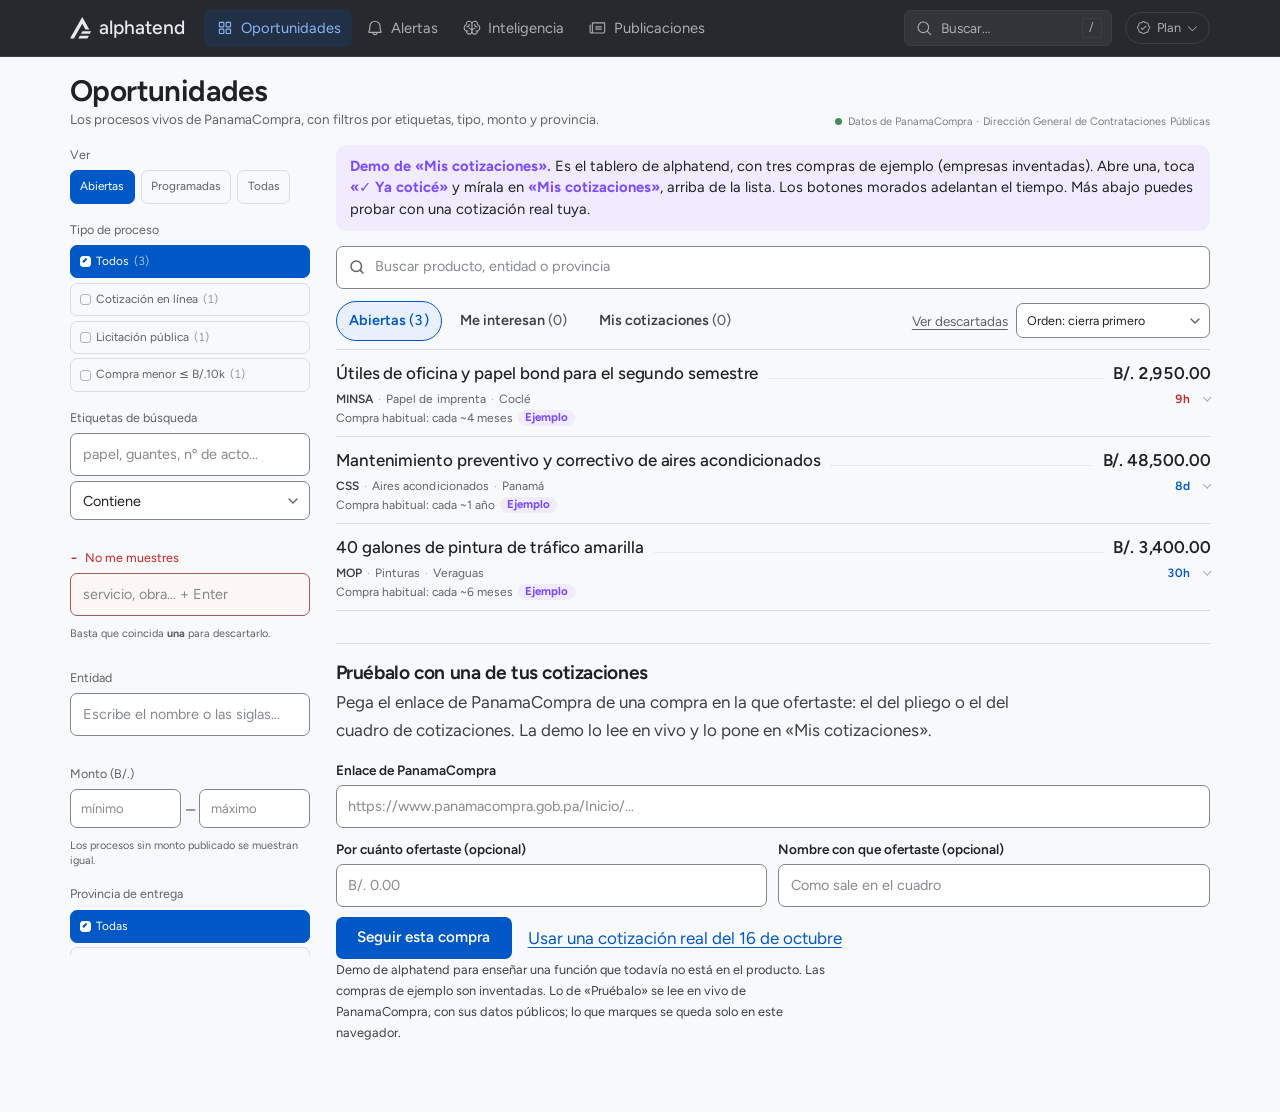
==== commit b0ae0f93: "Botones con peso según lo que hacen y pestañas en la barra (Jonathan: «están bien discretos») - Fila" ====
--- a/index.html
+++ b/index.html
@@ -10,12 +10,10 @@
 </p> </div> </div> </details> <div class="resultados" data-astro-cid-7fkxtto4=""> <div class="demo-aviso" role="note">
 <p><b>Demo de «Mis cotizaciones».</b> Es el tablero de alphatend, con tres compras de ejemplo (empresas inventadas). Abre una, toca <b>«✓ Ya coticé»</b> y mírala en <b>«Mis cotizaciones»</b>, arriba de la lista. Los botones morados adelantan el tiempo. Más abajo puedes probar con una cotización real tuya.</p>
 </div>
-<label class="busca" data-astro-cid-7fkxtto4="" for="f-busca"> <svg aria-hidden="true" class="busca__icono" data-astro-cid-7fkxtto4="" height="18" viewbox="0 0 24 24" width="18"> <circle cx="11" cy="11" data-astro-cid-7fkxtto4="" fill="none" r="7" stroke="currentColor" stroke-width="2"></circle> <path d="m20 20-3.5-3.5" data-astro-cid-7fkxtto4="" fill="none" stroke="currentColor" stroke-linecap="round" stroke-width="2"></path> </svg> <input aria-label="Buscar en las oportunidades" autocomplete="off" class="fld busca__campo" data-astro-cid-7fkxtto4="" enterkeyhint="search" id="f-busca" placeholder="Buscar producto, entidad o provincia" spellcheck="false" type="search"/> </label> <div class="aviso-alerta" data-astro-cid-7fkxtto4="" hidden="" id="aviso-gratis" role="status"> <p class="aviso-alerta__txt" data-astro-cid-7fkxtto4="" id="aviso-gratis-txt"></p> <a class="btn btn--sm" data-astro-cid-7fkxtto4="" href="#">Pasar al Básico</a> </div> <div class="aviso-alerta" data-astro-cid-7fkxtto4="" hidden="" id="aviso-sin-alerta" role="status"> <p class="aviso-alerta__txt" data-astro-cid-7fkxtto4="" id="aviso-sin-alerta-txt"></p> <a class="btn btn--sm" data-astro-cid-7fkxtto4="" href="#" id="aviso-sin-alerta-ir">Crear la alerta</a> </div> <div class="res__head" data-astro-cid-7fkxtto4=""> <p aria-atomic="true" aria-live="polite" class="feed__count tabular" data-astro-cid-7fkxtto4="" id="f-count"> 1344 oportunidades
-</p> <p class="feed__descartes" data-astro-cid-7fkxtto4="" data-descartes-caja=""> <span class="tabular" data-astro-cid-7fkxtto4="" data-descartes-cuenta=""></span> <button aria-pressed="false" class="feed__descartes-ver" data-astro-cid-7fkxtto4="" data-descartes-ver="" type="button">
+<label class="busca" data-astro-cid-7fkxtto4="" for="f-busca"> <svg aria-hidden="true" class="busca__icono" data-astro-cid-7fkxtto4="" height="18" viewbox="0 0 24 24" width="18"> <circle cx="11" cy="11" data-astro-cid-7fkxtto4="" fill="none" r="7" stroke="currentColor" stroke-width="2"></circle> <path d="m20 20-3.5-3.5" data-astro-cid-7fkxtto4="" fill="none" stroke="currentColor" stroke-linecap="round" stroke-width="2"></path> </svg> <input aria-label="Buscar en las oportunidades" autocomplete="off" class="fld busca__campo" data-astro-cid-7fkxtto4="" enterkeyhint="search" id="f-busca" placeholder="Buscar producto, entidad o provincia" spellcheck="false" type="search"/> </label> <div class="aviso-alerta" data-astro-cid-7fkxtto4="" hidden="" id="aviso-gratis" role="status"> <p class="aviso-alerta__txt" data-astro-cid-7fkxtto4="" id="aviso-gratis-txt"></p> <a class="btn btn--sm" data-astro-cid-7fkxtto4="" href="#">Pasar al Básico</a> </div> <div class="aviso-alerta" data-astro-cid-7fkxtto4="" hidden="" id="aviso-sin-alerta" role="status"> <p class="aviso-alerta__txt" data-astro-cid-7fkxtto4="" id="aviso-sin-alerta-txt"></p> <a class="btn btn--sm" data-astro-cid-7fkxtto4="" href="#" id="aviso-sin-alerta-ir">Crear la alerta</a> </div> <div class="res__head" data-astro-cid-7fkxtto4=""><div aria-label="Qué ver" class="demo-pestanas" role="tablist"><button aria-selected="false" class="demo-pestana" data-vista="todas" role="tab" type="button">Abiertas <span class="tabular" data-n="todas"></span></button><button aria-selected="false" class="demo-pestana" data-vista="interesa" role="tab" type="button">Me interesan <span class="tabular" data-n="interesa"></span></button><button aria-selected="false" class="demo-pestana" data-vista="mias" role="tab" type="button">Mis cotizaciones <span class="tabular" data-n="mias"></span></button></div> <p aria-atomic="true" aria-live="polite" class="feed__count tabular" data-astro-cid-7fkxtto4="" hidden="" id="f-count"> 1344 oportunidades
+</p> <p class="demo-descartadas" data-astro-cid-7fkxtto4="" data-descartes-caja=""> <span class="tabular" data-astro-cid-7fkxtto4="" data-descartes-cuenta=""></span> <button aria-pressed="false" class="demo-link" data-astro-cid-7fkxtto4="" data-descartes-ver="" type="button">
 Ver descartadas
-</button> </p> <p class="feed__descartes" data-astro-cid-7fkxtto4="" data-interesados-caja=""> <button aria-pressed="false" class="feed__descartes-ver" data-astro-cid-7fkxtto4="" data-interesados-ver="" type="button">
-Me interesan
-</button> </p><p class="feed__descartes" data-astro-cid-7fkxtto4="" data-mias-caja=""><button aria-pressed="false" class="feed__descartes-ver" data-astro-cid-7fkxtto4="" data-mias-ver="" type="button">Mis cotizaciones <span class="tabular" data-mias-n="">0</span></button></p> <select aria-label="Ordenar por" class="fld res__orden" data-astro-cid-7fkxtto4="" id="f-orden"> <option data-astro-cid-7fkxtto4="" value="cierre-asc">Orden: cierra primero</option><option data-astro-cid-7fkxtto4="" value="comp-asc">Orden: menos competencia</option><option data-astro-cid-7fkxtto4="" value="cierre-desc">Orden: cierra al final</option><option data-astro-cid-7fkxtto4="" value="monto-desc">Orden: mayor monto</option><option data-astro-cid-7fkxtto4="" value="monto-asc">Orden: menor monto</option><option data-astro-cid-7fkxtto4="" value="pub-desc">Orden: más reciente</option><option data-astro-cid-7fkxtto4="" value="az-asc">Orden: A–Z por título</option> </select> </div> <div class="feed__list" data-astro-cid-7fkxtto4="" id="demo-lista"></div><section aria-labelledby="demo-real-t" class="demo-real" id="demo-real">
+</button> </p>  <select aria-label="Ordenar por" class="fld res__orden" data-astro-cid-7fkxtto4="" id="f-orden"> <option data-astro-cid-7fkxtto4="" value="cierre-asc">Orden: cierra primero</option><option data-astro-cid-7fkxtto4="" value="comp-asc">Orden: menos competencia</option><option data-astro-cid-7fkxtto4="" value="cierre-desc">Orden: cierra al final</option><option data-astro-cid-7fkxtto4="" value="monto-desc">Orden: mayor monto</option><option data-astro-cid-7fkxtto4="" value="monto-asc">Orden: menor monto</option><option data-astro-cid-7fkxtto4="" value="pub-desc">Orden: más reciente</option><option data-astro-cid-7fkxtto4="" value="az-asc">Orden: A–Z por título</option> </select> </div> <div class="feed__list" data-astro-cid-7fkxtto4="" id="demo-lista"></div><section aria-labelledby="demo-real-t" class="demo-real" id="demo-real">
 <h2 id="demo-real-t">Pruébalo con una de tus cotizaciones</h2>
 <p>Pega el enlace de PanamaCompra de una compra en la que ofertaste: el del pliego o el del cuadro de cotizaciones. La demo lo lee en vivo y lo pone en «Mis cotizaciones».</p>
 <form autocomplete="off" id="demo-form">
--- a/demo.css
+++ b/demo.css
@@ -47,3 +47,50 @@
 .demo-toast { position: fixed; left: 50%; bottom: 20px; transform: translateX(-50%) translateY(16px); opacity: 0; transition: .25s; background: var(--color-ink); color: var(--color-paper); padding: .6rem 1rem; border-radius: var(--radius-sm); font-size: .9rem; box-shadow: var(--shadow-lg); max-width: calc(100vw - 32px); width: max-content; z-index: 100; pointer-events: none; }
 .demo-toast.ver { opacity: 1; transform: translateX(-50%) translateY(0); }
 .feed__descartes-ver[aria-pressed="true"] { background: var(--color-accent-suave); border-color: var(--color-accent-ink); }
+
+/* ── PROPUESTA DEL 20-OCT: botones con peso según lo que hacen, y pestañas en la barra de la lista ───────────── */
+/* La barra: «Abiertas · Me interesan · Mis cotizaciones» como pestañas; «Ver descartadas», un enlace. */
+.demo-pestanas { display: flex; gap: .25rem; flex-wrap: nowrap; overflow-x: auto; scrollbar-width: none; flex: 1 1 auto; min-width: 0; }
+.demo-pestanas::-webkit-scrollbar { display: none; }
+.demo-pestana { flex: 0 0 auto; border: 1px solid transparent; background: none; color: var(--color-body); font: inherit; font-size: .9rem; font-weight: 600; padding: .45rem .8rem; border-radius: var(--radius-pill); cursor: pointer; white-space: nowrap; }
+.demo-pestana:hover { background: var(--color-panel); color: var(--color-ink); }
+.demo-pestana[aria-selected="true"] { background: var(--color-accent-suave); border-color: var(--color-accent-ink); color: var(--color-accent-ink); }
+.demo-pestana [data-n] { color: var(--color-muted); font-weight: 500; }
+.demo-pestana[aria-selected="true"] [data-n] { color: inherit; }
+.demo-pestana:focus-visible, .demo-link:focus-visible, .demo-btn:focus-visible, .demo-quieto:focus-visible { outline: 2px solid var(--color-accent-ink); outline-offset: 2px; }
+.demo-descartadas { margin: 0; font-size: .85rem; }
+.demo-link { background: none; border: 0; padding: .2rem 0; font: inherit; color: var(--color-muted); cursor: pointer; text-decoration: underline; text-underline-offset: 3px; }
+.demo-link:hover { color: var(--color-ink); }
+.demo-link[aria-pressed="true"] { color: var(--color-accent-ink); }
+
+/* La fila abierta: arriba lo que se hace con la compra; abajo, discreto, ver el análisis y descartar. */
+.lic-row__acciones.demo-acc { display: grid; gap: .7rem; font-size: .9rem; }
+.demo-acc__fuertes { display: flex; flex-wrap: wrap; align-items: center; gap: .55rem; }
+.demo-acc__suaves { display: flex; flex-wrap: wrap; align-items: center; justify-content: space-between; gap: .6rem 1rem; font-size: .85rem; }
+.demo-btn { display: inline-flex; align-items: center; justify-content: center; gap: .4em; min-height: 40px; padding: .5rem 1rem; border-radius: var(--radius-sm); border: 1px solid transparent; font: inherit; font-weight: 650; font-size: .92rem; line-height: 1.2; text-decoration: none; cursor: pointer; white-space: nowrap; }
+.demo-btn--lleno { background: var(--color-accent); color: var(--color-sobre-accent); }
+.demo-btn--lleno:hover { background: color-mix(in srgb, var(--color-accent) 88%, #000); }
+.demo-btn--borde { background: var(--color-surface); color: var(--color-accent-ink); border-color: var(--color-accent-ink); }
+.demo-btn--borde:hover { background: var(--color-accent-suave); }
+.demo-btn--alternar { background: none; color: var(--color-body); border-color: var(--color-line); }
+.demo-btn--alternar:hover { border-color: var(--color-borde-campo); color: var(--color-ink); }
+.demo-btn--alternar[aria-pressed="true"] { color: var(--color-accent-ink); border-color: var(--color-accent-ink); background: var(--color-accent-suave); }
+.demo-quieto { background: none; border: 0; padding: .3rem 0; font: inherit; color: var(--color-muted); cursor: pointer; }
+.demo-quieto:hover { color: var(--color-ink); text-decoration: underline; text-underline-offset: 3px; }
+.demo-acc .demo-simular { min-height: 40px; }
+
+/* En el teléfono: los botones a lo ancho, uno debajo del otro, con 44 px de alto para el dedo. */
+@media (max-width: 560px) {
+  .demo-acc__fuertes { flex-direction: column; align-items: stretch; }
+  .demo-acc__fuertes .demo-btn, .demo-acc__fuertes .demo-simular { width: 100%; min-height: 44px; }
+  .demo-acc__suaves .demo-quieto, .demo-acc__suaves .lic-row__ver { min-height: 44px; display: inline-flex; align-items: center; }
+  .demo-pestanas { flex-basis: 100%; }
+}
+/* La etiqueta «Ejemplo» no se estira: en el teléfono el tablero pone cada marca a lo ancho (flex-basis 100 %). */
+.lic-row__marcas > span.demo-chip { flex: 0 0 auto; margin-left: 0; }
+/* En el teléfono, las tres pestañas caben a la vez: «Mis cotizaciones», que es lo nuevo, no puede quedar cortada. */
+@media (max-width: 560px) {
+  .demo-pestanas { display: grid; grid-template-columns: repeat(3, minmax(0, 1fr)); gap: .3rem; overflow: visible; }
+  .demo-pestana { white-space: normal; text-align: center; font-size: .82rem; padding: .45rem .3rem; line-height: 1.2; min-height: 44px; }
+  .demo-pestana [data-n] { display: block; }
+}
